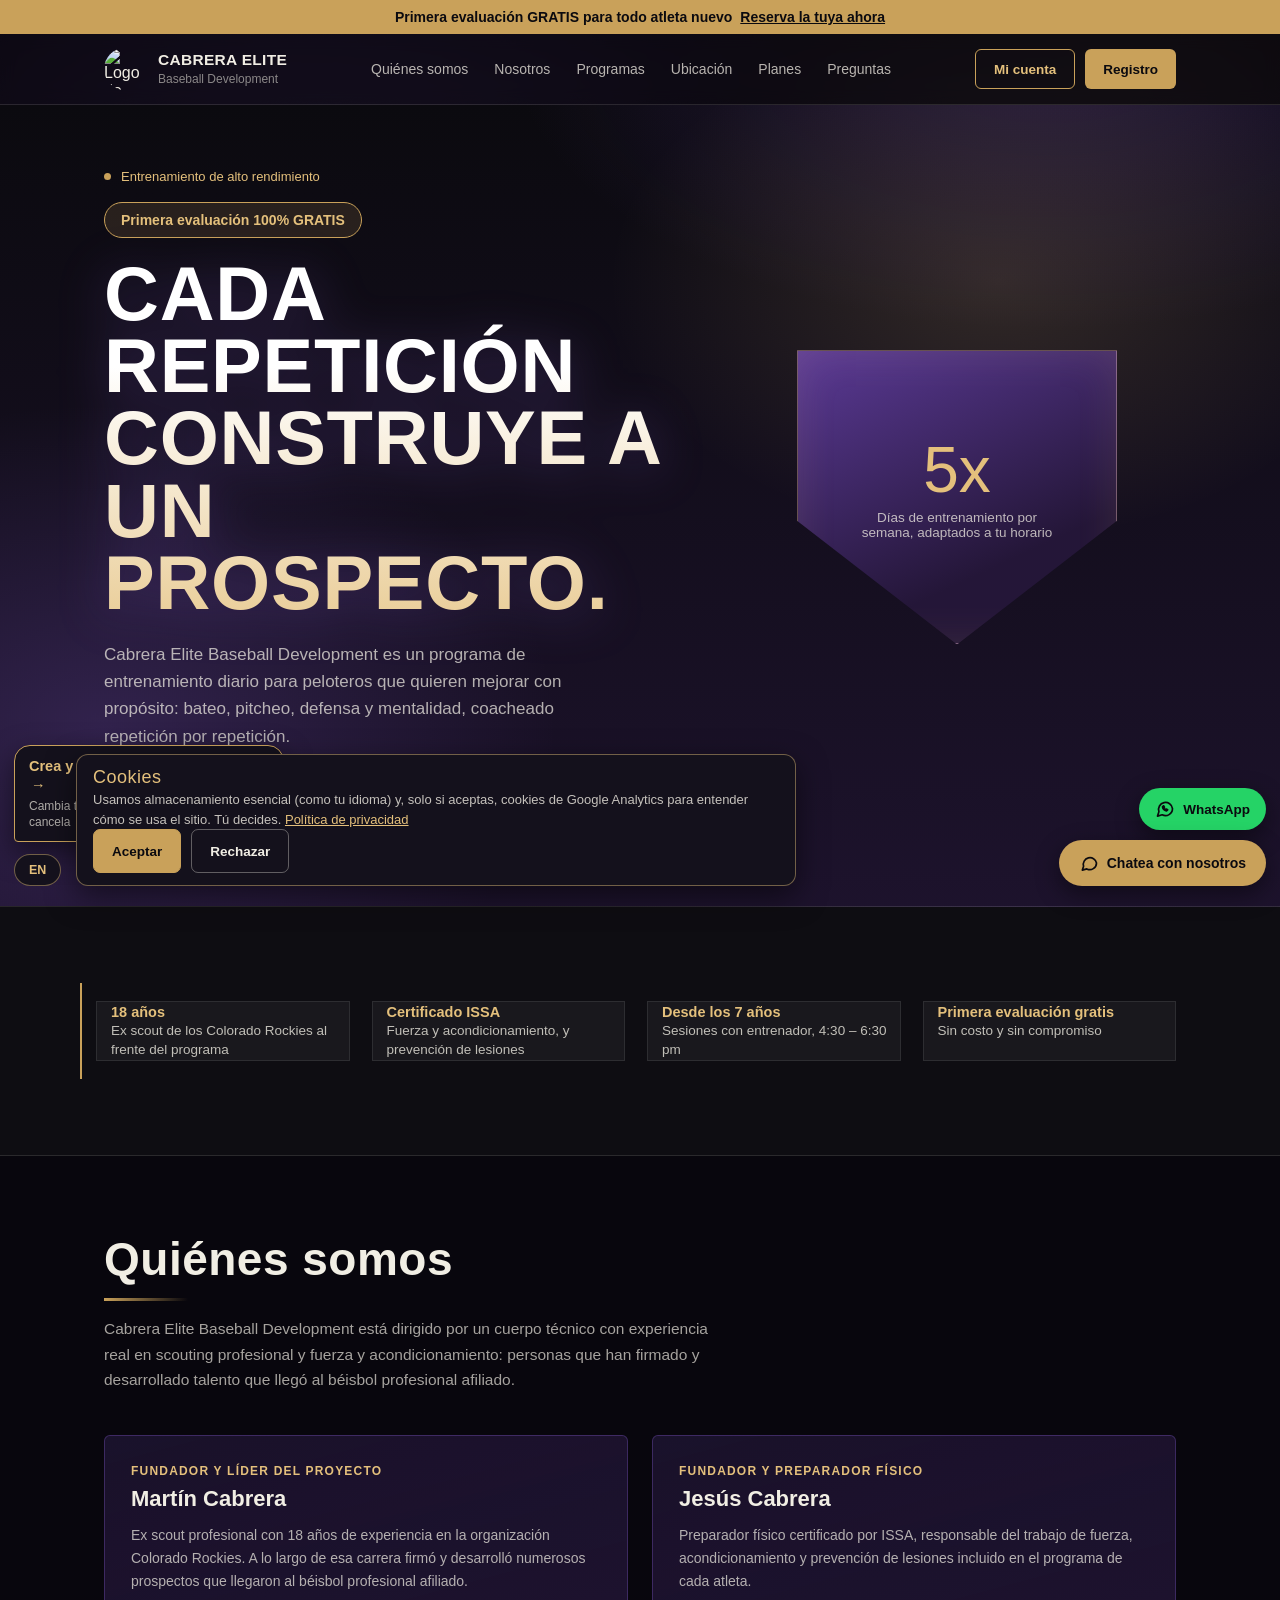
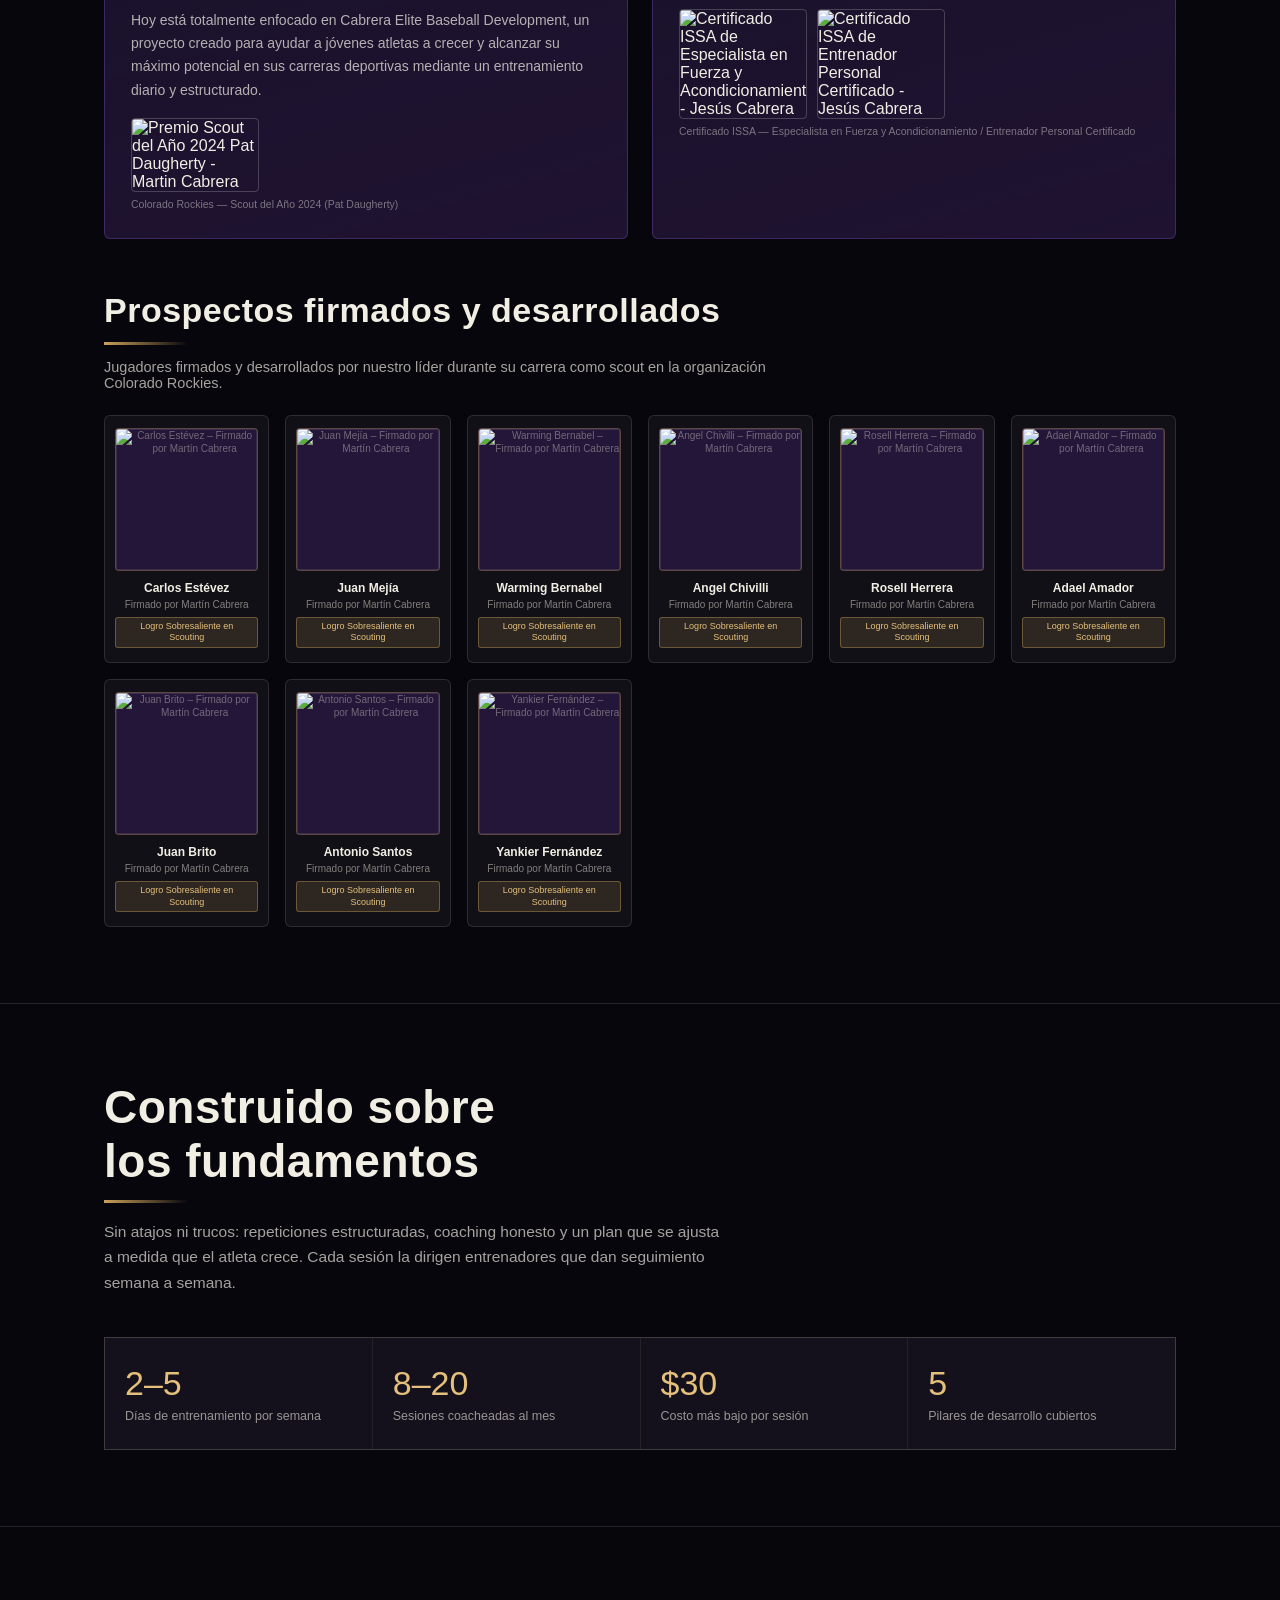
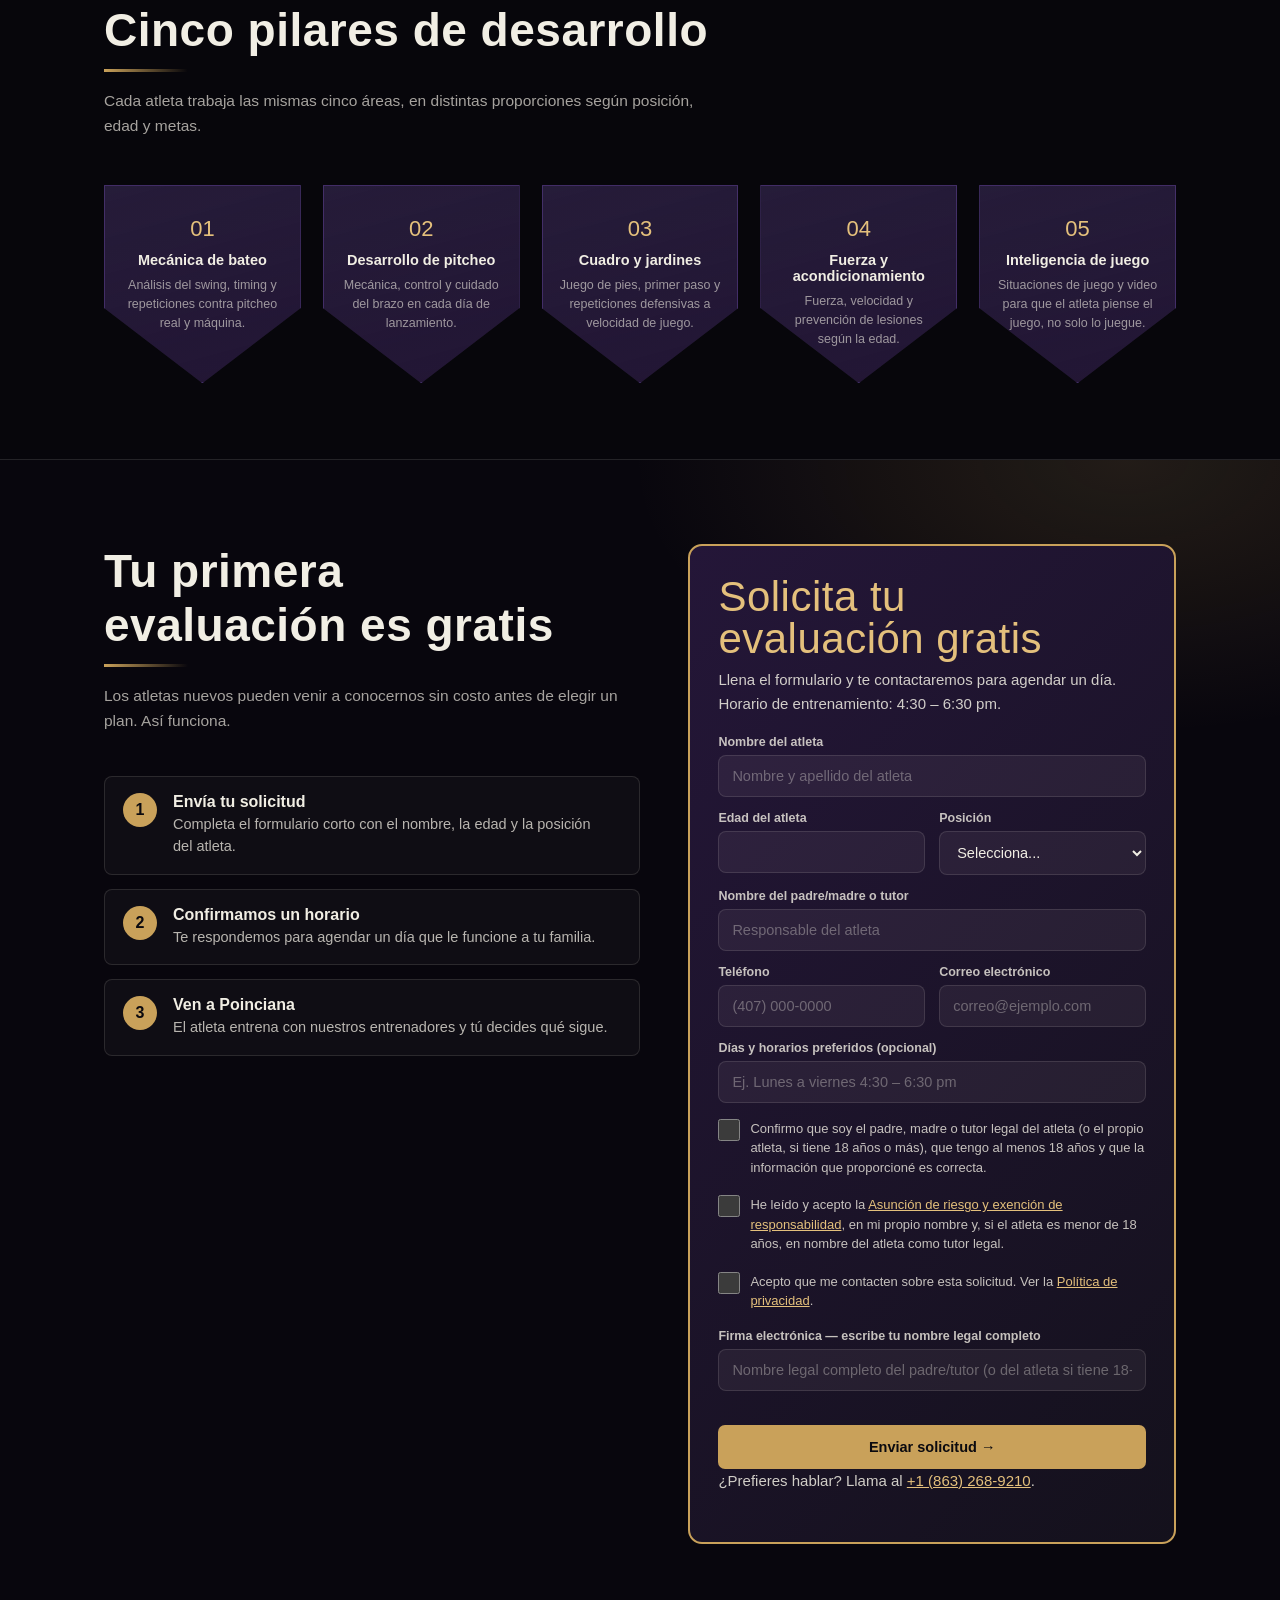
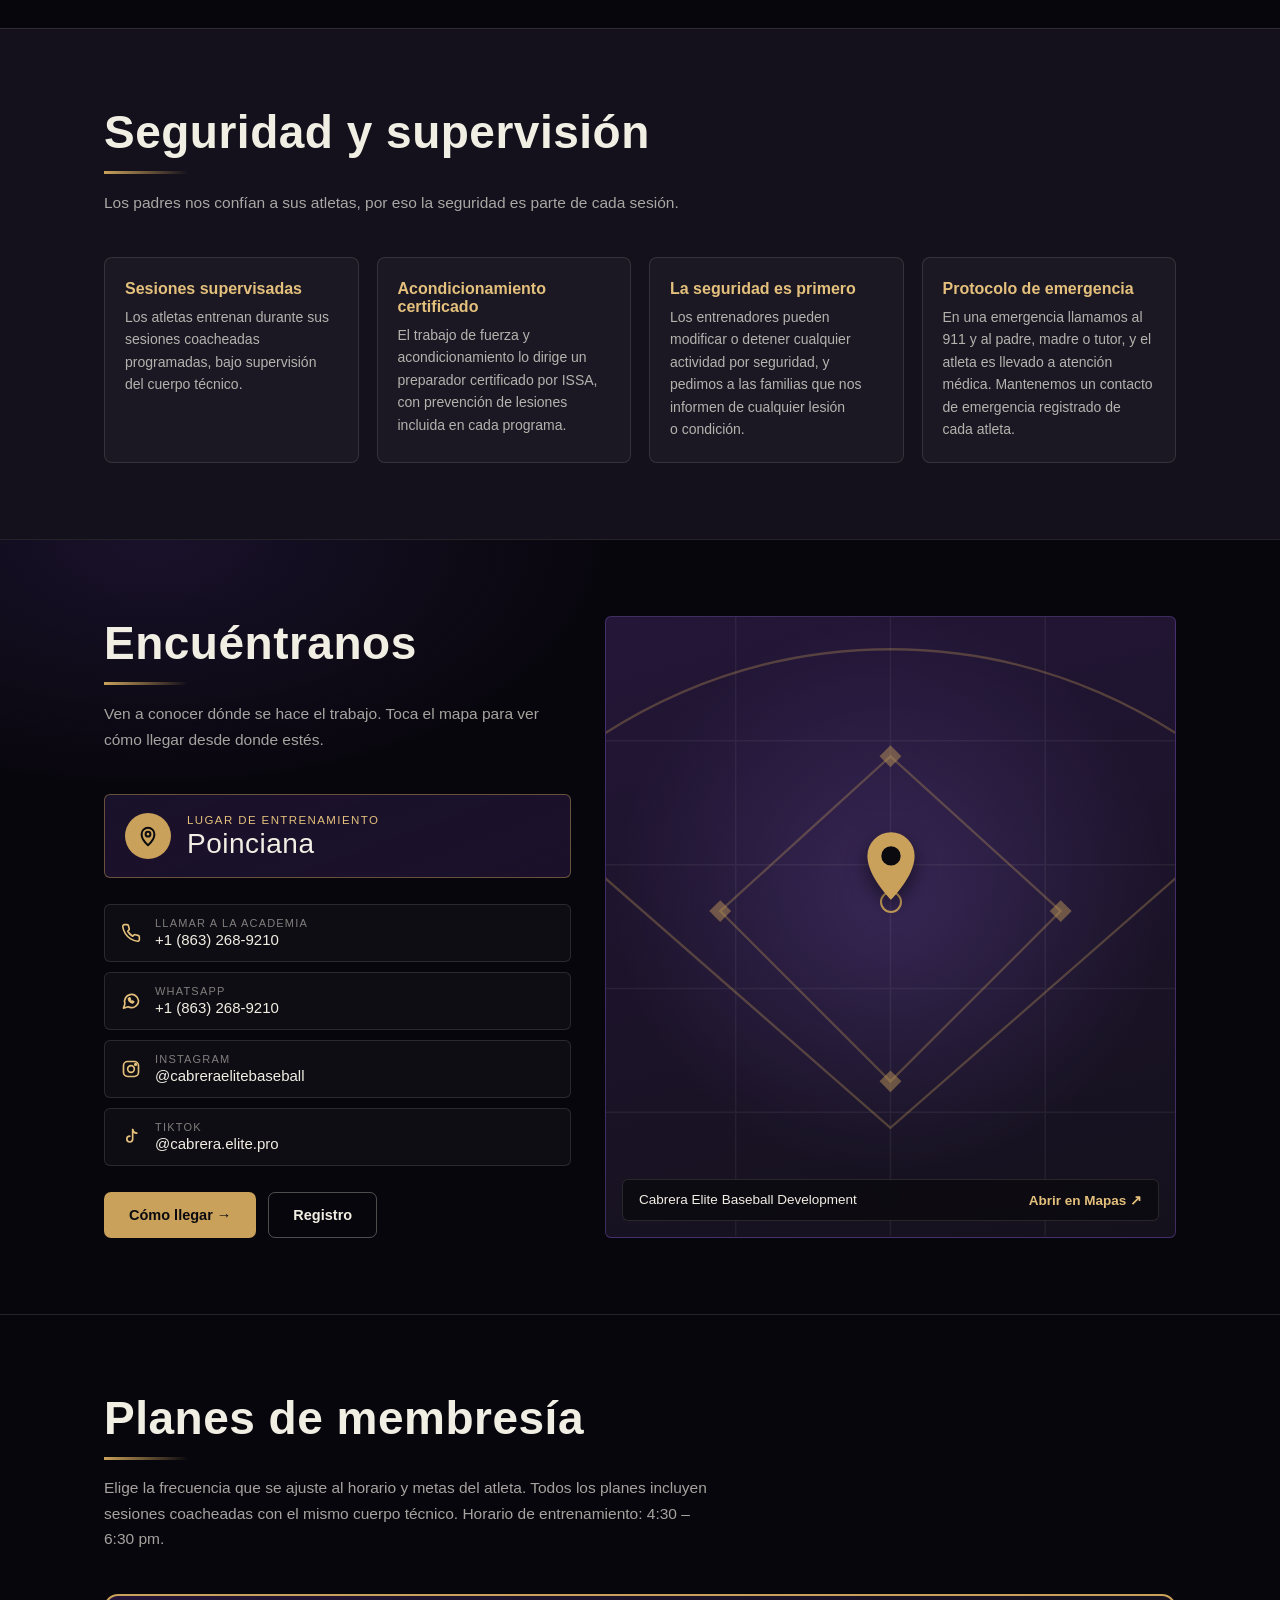
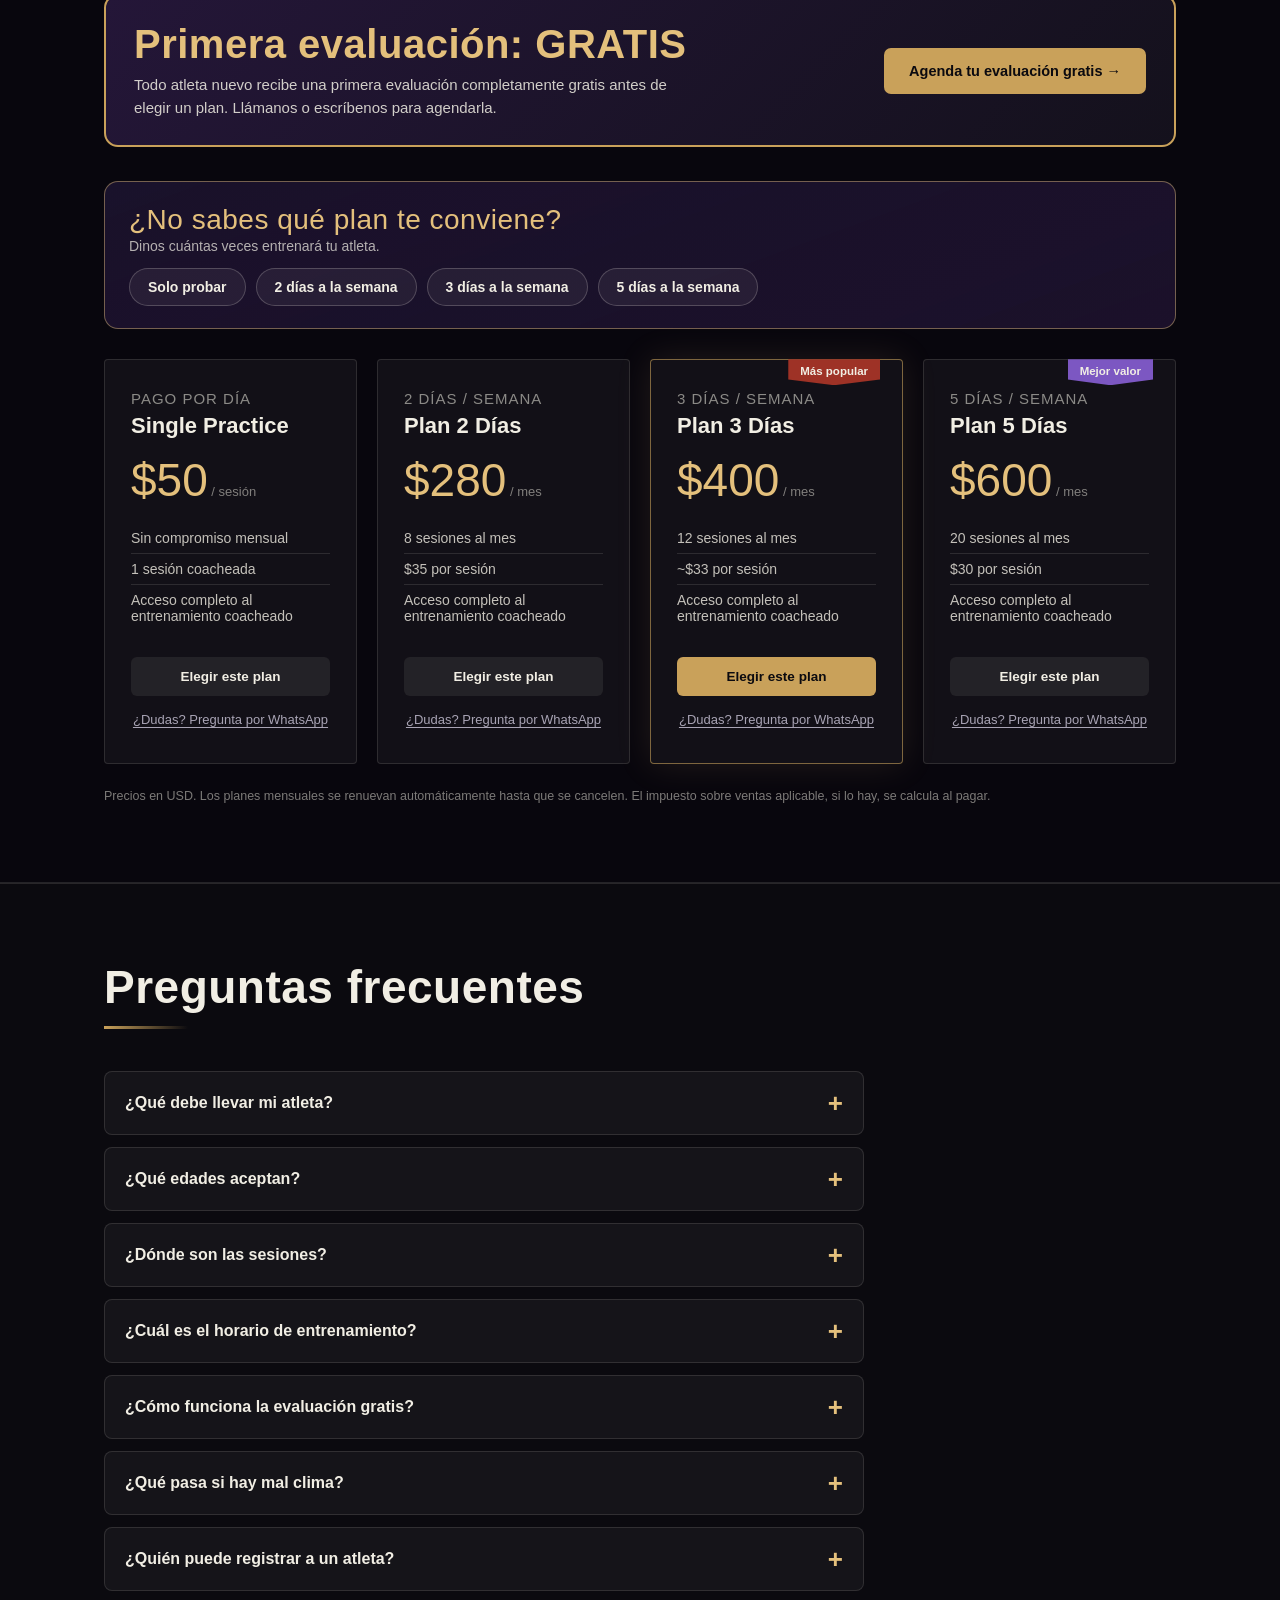
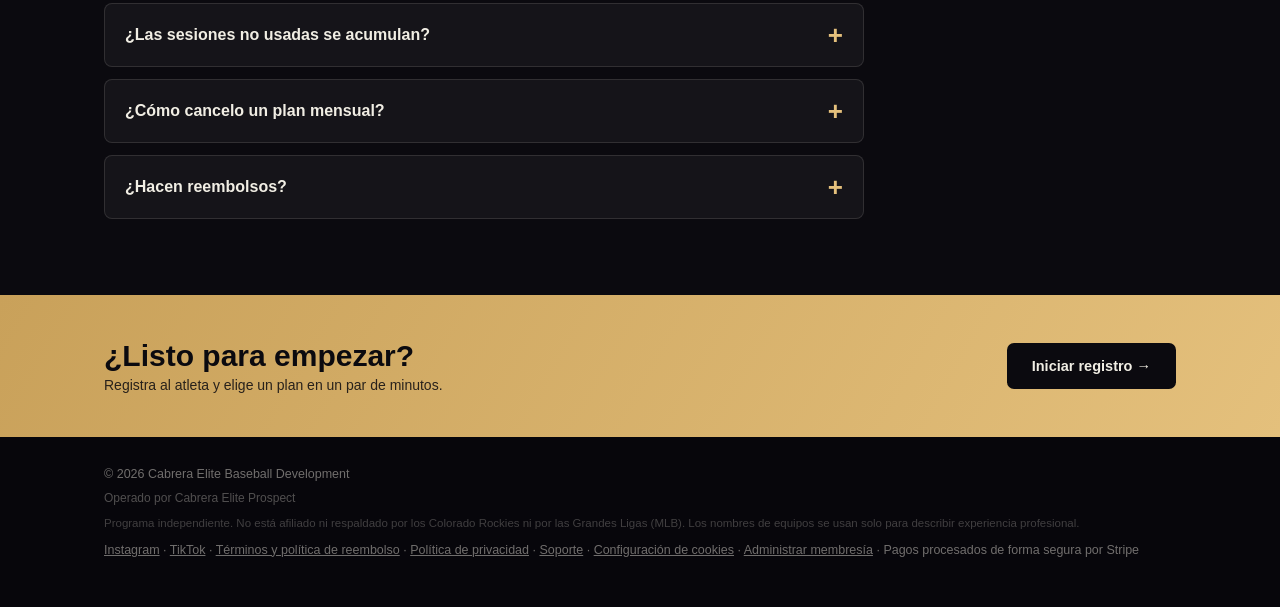
==== es/index.html @ 67ecccfc "feat: reserva en 3 toques tras la evaluación, WhatsApp por plan y aviso de idioma ES - Tras enviar l" ====
<!DOCTYPE html>

<html lang="es">
<head>
<!-- Google Analytics: NOT loaded until the visitor accepts cookies (see cookies.js) -->
<script>
  window.dataLayer = window.dataLayer || [];
  window.gtag = function(){};
</script>
<meta charset="utf-8"/><base href="/"/>
<!--ce:head-->
<meta content="default-src 'self'; script-src 'self' 'unsafe-inline' https://challenges.cloudflare.com https://www.googletagmanager.com; style-src 'self' 'unsafe-inline'; img-src 'self' data: https://www.google-analytics.com https://*.google-analytics.com https://*.googletagmanager.com; font-src 'self'; connect-src 'self' https://script.google.com https://script.googleusercontent.com https://cabrera-elite-chat.elvisjunior090912.workers.dev https://*.google-analytics.com https://*.analytics.google.com https://*.googletagmanager.com https://challenges.cloudflare.com https://*.ingest.us.sentry.io; frame-src https://challenges.cloudflare.com; media-src 'self'; object-src 'none'; base-uri 'self'; form-action 'self'; upgrade-insecure-requests" http-equiv="Content-Security-Policy"/>
<meta content="strict-origin-when-cross-origin" name="referrer"/>
<link href="icons/favicon-32.png" rel="icon" sizes="32x32" type="image/png"/>
<link href="icons/icon-192.png" rel="icon" sizes="192x192" type="image/png"/>
<link href="icons/apple-touch-icon.png" rel="apple-touch-icon" sizes="180x180"/>
<link href="manifest.webmanifest" rel="manifest"/>
<link href="bg.css" rel="stylesheet"/>
<script defer="" src="tr.js"></script>
<link href="https://cabreraelite.com/" hreflang="en" rel="alternate"/>
<link href="https://cabreraelite.com/es/" hreflang="es" rel="alternate"/>
<link href="https://cabreraelite.com/" hreflang="x-default" rel="alternate"/>
<!--/ce:head-->
<meta content="#0B0A0F" name="theme-color"/>
<meta content="width=device-width, initial-scale=1.0" name="viewport"/>
<link href="https://cabreraelite.com/es/" rel="canonical"/>
<meta content="website" property="og:type"/>
<meta content="Cabrera Elite Baseball Development" property="og:site_name"/>
<meta content="Cabrera Elite Baseball Development — Entrenamiento de béisbol en Poinciana, FL" property="og:title"/>
<meta content="Entrenamiento diario de béisbol en Poinciana, FL, dirigido por un ex scout de los Colorado Rockies. Bateo, pitcheo, defensa, fuerza y juego mental. Primera evaluación gratis." property="og:description"/>
<meta content="https://cabreraelite.com/es/" property="og:url"/>
<meta content="https://cabreraelite.com/og-image.jpg?v=2" property="og:image"/>
<meta content="1200" property="og:image:width"/>
<meta content="630" property="og:image:height"/>
<meta content="Cabrera Elite Baseball Development logo" property="og:image:alt"/>
<meta content="es_US" property="og:locale"/>
<meta content="en_US" property="og:locale:alternate"/>
<meta content="summary_large_image" name="twitter:card"/>
<meta content="Cabrera Elite Baseball Development — Entrenamiento de béisbol en Poinciana, FL" name="twitter:title"/>
<meta content="Entrenamiento diario de béisbol en Poinciana, FL, dirigido por un ex scout de los Colorado Rockies. Bateo, pitcheo, defensa, fuerza y juego mental. Primera evaluación gratis." name="twitter:description"/>
<meta content="https://cabreraelite.com/og-image.jpg?v=2" name="twitter:image"/>
<meta content="Entrenamiento diario de béisbol en Poinciana, FL, dirigido por un ex scout de los Colorado Rockies. Bateo, pitcheo, defensa, fuerza y juego mental. Primera evaluación gratis." name="description"/>
<script type="application/ld+json">{"@context": "https://schema.org", "@type": "SportsActivityLocation", "name": "Cabrera Elite Baseball Development", "url": "https://cabreraelite.com/es/", "logo": "https://cabreraelite.com/og-image.jpg", "image": "https://cabreraelite.com/og-image.jpg", "description": "Daily baseball training in Poinciana, FL, led by a former Colorado Rockies scout.", "telephone": "+1-863-268-9210", "email": "info@cabreraelite.com", "address": {"@type": "PostalAddress", "addressLocality": "Poinciana", "addressRegion": "FL", "addressCountry": "US"}, "founder": [{"@type": "Person", "name": "Martín Cabrera"}, {"@type": "Person", "name": "Jesús Cabrera"}], "sameAs": ["https://www.instagram.com/cabreraelitebaseball/", "https://www.tiktok.com/@cabrera.elite.pro"], "inLanguage": "es"}</script>
<script type="application/ld+json">{"@context": "https://schema.org", "@type": "FAQPage", "mainEntity": [{"@type": "Question", "name": "¿Qué debe llevar mi atleta?", "acceptedAnswer": {"@type": "Answer", "text": "Su equipo de práctica, agua y una mente positiva para entrenar."}}, {"@type": "Question", "name": "¿Qué edades aceptan?", "acceptedAnswer": {"@type": "Answer", "text": "Atletas de 7 años en adelante."}}, {"@type": "Question", "name": "¿Dónde son las sesiones?", "acceptedAnswer": {"@type": "Answer", "text": "Las sesiones son en Poinciana, FL. Usa el botón \"Cómo llegar\" en la sección Encuéntranos para abrir el mapa."}}, {"@type": "Question", "name": "¿Cuál es el horario de entrenamiento?", "acceptedAnswer": {"@type": "Answer", "text": "El horario de entrenamiento es de 4:30 – 6:30 pm. Los días de tu atleta se programan con el cuerpo técnico."}}, {"@type": "Question", "name": "¿Cómo funciona la evaluación gratis?", "acceptedAnswer": {"@type": "Answer", "text": "Todo atleta nuevo recibe una primera evaluación gratis antes de elegir un plan. Llena el formulario de evaluación y te contactaremos para agendar un día."}}, {"@type": "Question", "name": "¿Qué pasa si hay mal clima?", "acceptedAnswer": {"@type": "Answer", "text": "Podemos cancelar o reprogramar una sesión por clima, seguridad o personal. Las sesiones canceladas se reprograman o se acreditan."}}, {"@type": "Question", "name": "¿Quién puede registrar a un atleta?", "acceptedAnswer": {"@type": "Answer", "text": "Un padre, madre o tutor legal debe registrar a todo atleta menor de 18 años. Los atletas de 18 años o más se registran por sí mismos."}}, {"@type": "Question", "name": "¿Las sesiones no usadas se acumulan?", "acceptedAnswer": {"@type": "Answer", "text": "No. Las sesiones mensuales no usadas no se acumulan para el mes siguiente."}}, {"@type": "Question", "name": "¿Cómo cancelo un plan mensual?", "acceptedAnswer": {"@type": "Answer", "text": "Puedes cancelar cuando quieras desde el portal del cliente (el enlace \"Administrar membresía\" en el pie de página) o escribiéndonos antes de tu próxima fecha de cobro. La cancelación surte efecto al final del mes pagado."}}, {"@type": "Question", "name": "¿Hacen reembolsos?", "acceptedAnswer": {"@type": "Answer", "text": "Todas las ventas son finales. Lee nuestra Política de reembolso para ver los detalles de cancelaciones, reprogramación de una Single Practice y créditos."}}], "inLanguage": "es"}</script>
<title>Cabrera Elite Baseball Development — Entrenamiento de béisbol en Poinciana, FL</title>
<link as="font" crossorigin="" href="fonts/inter-latin-400-normal.woff2" rel="preload" type="font/woff2"/>
<link as="font" crossorigin="" href="fonts/bebas-neue-latin-400-normal.woff2" rel="preload" type="font/woff2"/>
<link href="fonts/fonts.css" rel="stylesheet"/>
<style>
  :root{
    --ink: #0B0A0F;
    --ink-2: #14111C;
    --purple-deep: #241638;
    --purple: #5B3A96;
    --purple-2: #7C57C2;
    --gold: #C9A15A;
    --gold-2: #E4C07C;
    --cream: #F1EEE4;
    --red: #9E3226;
    --line: rgba(241,238,228,0.12);
  }
  *{ box-sizing:border-box; }
  a:focus-visible, button:focus-visible, [tabindex]:focus-visible{ outline:2px solid var(--gold-2); outline-offset:3px; }
  html{ scroll-behavior:smooth; }
  body{
    margin:0;
    background:var(--ink);
    color:var(--cream);
    font-family:'Inter', -apple-system, BlinkMacSystemFont, sans-serif;
    -webkit-font-smoothing:antialiased;
  }
  img{ max-width:100%; display:block; }
  a{ color:inherit; }
  .display{
    font-family:'Bebas Neue',Impact,'Arial Narrow',sans-serif;
    letter-spacing: 0.5px;
    line-height: 0.95;
  }
  .wrap{
    max-width: 1120px;
    margin: 0 auto;
    padding: 0 24px;
  }

  /* ---------- NAV ---------- */
  nav.top{
    position:sticky; top:0; z-index:50;
    background: rgba(11,10,15,0.86);
    backdrop-filter: blur(8px);
    border-bottom: 1px solid var(--line);
  }
  nav.top .wrap{
    display:flex; align-items:center; justify-content:space-between;
    padding: 14px 24px;
  }
  .brand{ display:flex; align-items:center; gap:12px; }
  .brand img{ width:42px; height:42px; border-radius:50%; object-fit:cover; }
  .brand-text{ font-size:14.5px; line-height:1.2; }
  .brand-text b{ display:block; font-size:15.5px; letter-spacing:0.3px; }
  .brand-text span{ color: rgba(241,238,228,0.55); font-size:12px; }
  .nav-links{ display:flex; gap:26px; font-size:14px; }
  .nav-links a{ text-decoration:none; color: rgba(241,238,228,0.75); }
  .nav-links a:hover{ color: var(--cream); }
  .nav-cta{
    background: var(--gold);
    color: var(--ink);
    font-weight:700;
    font-size:13.5px;
    padding: 9px 18px;
    border-radius: 6px;
    text-decoration:none;
    white-space:nowrap;
  }
  .nav-actions{ display:flex; gap:10px; align-items:center; }
  .nav-cta-alt{ background:transparent; color:var(--gold-2); border:1px solid var(--gold); }
  .nav-cta-alt:hover{ background:rgba(201,161,90,.14); }
  @media (max-width: 520px){
    nav.top .wrap{ padding:12px 14px; }
    .brand-text span{ display:none; }
    .brand img{ width:36px; height:36px; }
    .nav-actions{ gap:6px; }
    .brand{ gap:8px; }
    .brand-text b{ font-size:13px; letter-spacing:0; }
    .nav-cta{ padding:7px 9px; font-size:12px; }
  }
  @media (max-width: 760px){
    nav.top .wrap{ flex-wrap:wrap; row-gap:8px; }
    .nav-links{
      order:3; width:100%; gap:20px; overflow-x:auto; white-space:nowrap;
      padding-bottom:2px; -webkit-overflow-scrolling:touch;
    }
    .nav-links a{ padding:4px 0; }
  }

  /* ---------- HERO ---------- */
  .hero{
    position:relative;
    padding: 64px 0 80px;
    background:
      radial-gradient(900px 480px at 82% -8%, rgba(91,58,150,0.35), transparent 60%),
      linear-gradient(180deg, var(--ink) 0%, var(--purple-deep) 140%);
    overflow:hidden;
    border-bottom: 1px solid var(--line);
  }
  .hero .wrap{
    display:grid;
    grid-template-columns: 1.15fr 0.85fr;
    gap: 40px;
    align-items:center;
  }
  .hero-eyebrow{
    display:flex; align-items:center; gap:10px;
    font-size: 13px;
    color: var(--gold-2);
    margin-bottom: 18px;
  }
  .hero-eyebrow .dot{ width:7px; height:7px; border-radius:50%; background:var(--gold); }
  h1.hero-title{
    font-size: clamp(44px, 8vw, 76px);
    margin: 0 0 22px;
  }
  .hero p.lead{
    font-size: 17px;
    line-height:1.6;
    color: rgba(241,238,228,0.72);
    max-width: 480px;
    margin: 0 0 30px;
  }
  .hero-actions{ display:flex; gap:14px; flex-wrap:wrap; }
  .btn{
    display:inline-block;
    font-weight:700;
    font-size:14.5px;
    padding: 14px 24px;
    border-radius: 7px;
    text-decoration:none;
    border: 1.5px solid transparent;
  }
  .btn-gold{ background: var(--gold); color: var(--ink); }
  .btn-gold:hover{ background: var(--gold-2); }
  .btn-outline{ border-color: rgba(241,238,228,0.3); color: var(--cream); }
  .btn-outline:hover{ border-color: var(--cream); }

  .hero-plate{
    position:relative;
    justify-self:center;
  }
  .plate-shape{
    width: min(320px, 82vw);
    aspect-ratio: 1 / 0.92;
    clip-path: polygon(0% 0%, 100% 0%, 100% 58%, 50% 100%, 0% 58%);
    background: linear-gradient(155deg, var(--purple) 0%, var(--purple-deep) 70%);
    border: 1px solid rgba(228,192,124,0.35);
    display:flex;
    flex-direction:column;
    align-items:center;
    justify-content:center;
    text-align:center;
    padding: 30px 26px 46px;
  }
  .plate-shape .num{
    font-family:'Bebas Neue',Impact,'Arial Narrow',sans-serif;
    font-size: 64px;
    color: var(--gold-2);
    line-height:1;
  }
  .plate-shape .cap{
    font-size: 13.5px;
    color: rgba(241,238,228,0.75);
    margin-top: 8px;
    max-width: 200px;
  }

  /* seam divider */
  .seam{
    height: 34px;
    width:100%;
  }

  /* ---------- TEAM / WHO WE ARE ---------- */
  .team{ background: var(--ink); border-bottom: 1px solid var(--line); }
  .team-lead{
    display:grid;
    grid-template-columns: 1fr 1fr;
    gap: 24px;
    margin-bottom: 52px;
  }
  .lead-card{
    background: linear-gradient(165deg, rgba(91,58,150,0.22), rgba(36,22,56,0.85));
    border: 1px solid rgba(124,87,194,0.35);
    border-radius: 6px;
    padding: 28px 26px;
  }
  .lead-card .role{
    font-size:12px; letter-spacing:1.2px; text-transform:uppercase;
    color: var(--gold-2); margin-bottom:8px; font-weight:700;
  }
  .lead-card h3{ font-size: 22px; margin: 0 0 12px; }
  .lead-card p{ font-size:14px; line-height:1.65; color: rgba(241,238,228,0.72); margin:0 0 16px; }
  .lead-card p:last-child{ margin-bottom:0; }
  .cert-row{ display:flex; gap:10px; flex-wrap:wrap; margin-top:14px; }
  .cert-row img{
    width: 128px; border-radius:4px; border:1px solid var(--line); cursor:zoom-in;
  }
  .cert-cap{ font-size:10.5px; color: rgba(241,238,228,0.45); margin-top:6px; }

  /* ---------- CERT LIGHTBOX ---------- */
  .cert-lightbox{
    display:none;
    position:fixed; inset:0; z-index:200;
    background: rgba(11,10,15,0.92);
    align-items:center; justify-content:center;
    padding: 30px;
    cursor:zoom-out;
  }
  .cert-lightbox.open{ display:flex; }
  .cert-lightbox img{
    max-width: min(560px, 92vw);
    max-height: 88vh;
    border-radius: 6px;
    border: 1px solid rgba(228,192,124,0.4);
  }
  .cert-lightbox .close-x{
    position:absolute; top:20px; right:24px;
    color: var(--cream); font-size:28px; line-height:1;
    cursor:pointer;
  }

  .roster-intro{ font-size:14.5px; color: rgba(241,238,228,0.68); margin: -8px 0 24px; max-width:680px; }
  .roster-grid{
    display:grid;
    grid-template-columns: repeat(6, 1fr);
    gap: 16px;
  }
  .player{
    background: var(--ink-2);
    border: 1px solid var(--line);
    border-radius: 6px;
    padding: 12px 10px 14px;
    text-align:center;
  }
  .player .photo-box{
    width:100%; aspect-ratio: 1 / 1;
    border-radius:4px;
    background: rgba(241,238,228,0.05);
    border: 1px dashed rgba(241,238,228,0.22);
    display:flex; align-items:center; justify-content:center;
    font-size:10px; line-height:1.3;
    color: rgba(241,238,228,0.38);
    margin-bottom:10px;
    padding: 6px;
    overflow:hidden;
  }
  .player .photo-box.has-photo{
    border-style:solid;
    border-color: rgba(201,161,90,0.35);
    background: var(--purple-deep);
    padding:0;
  }
  .player .photo-box.has-photo img{
    width:100%; height:100%;
    object-fit:cover;
    object-position: center top;
    display:block;
  }
  .player .pname{ font-size:12px; font-weight:700; line-height:1.3; }
  .player .porg{ font-size:10px; color: rgba(241,238,228,0.5); margin-top:2px; }
  .player .achv-tag{
    display:inline-block; margin-top:7px;
    font-size:9px; line-height:1.3;
    padding: 3px 6px; border-radius:3px;
    background: rgba(201,161,90,0.16);
    color: var(--gold-2);
    border: 1px solid rgba(201,161,90,0.4);
  }
  @media (max-width: 900px){
    .team-lead{ grid-template-columns: 1fr; }
    .roster-grid{ grid-template-columns: repeat(3, 1fr); }
  }
  @media (max-width: 520px){
    .roster-grid{ grid-template-columns: repeat(2, 1fr); }
  }

  /* ---------- ABOUT / FACTS ---------- */
  section{ padding: 76px 0; }
  .section-head{ max-width: 620px; margin-bottom: 42px; }
  .section-head h2{
    font-family:'Bebas Neue',Impact,'Arial Narrow',sans-serif;
    font-size: clamp(32px, 5vw, 46px);
    margin: 0 0 14px;
    letter-spacing:0.5px;
  }
  .section-head p{
    font-size: 15.5px;
    line-height:1.65;
    color: rgba(241,238,228,0.68);
  }

  .about{ background: var(--ink-2); border-bottom: 1px solid var(--line); }
  .facts{
    display:grid;
    grid-template-columns: repeat(4, 1fr);
    gap: 1px;
    background: var(--line);
    border: 1px solid var(--line);
  }
  .fact{
    background: var(--ink-2);
    padding: 26px 20px;
  }
  .fact .n{ font-family:'Bebas Neue',Impact,'Arial Narrow',sans-serif; font-size: 34px; color: var(--gold-2); }
  .fact .l{ font-size: 12.5px; color: rgba(241,238,228,0.6); margin-top:6px; }
  @media (max-width: 760px){
    .facts{ grid-template-columns: repeat(2, 1fr); }
  }

  /* ---------- PROGRAMS (home-plate badges) ---------- */
  .programs .wrap > .section-head{ margin-bottom: 46px; }
  .program-row{
    display:grid;
    grid-template-columns: repeat(5, 1fr);
    gap: 22px;
  }
  .program{
    position:relative;
    padding: 30px 16px 34px;
    text-align:center;
    clip-path: polygon(0% 0%, 100% 0%, 100% 62%, 50% 100%, 0% 62%);
    background: linear-gradient(165deg, rgba(91,58,150,0.28), rgba(36,22,56,0.9));
    border: 1px solid rgba(124,87,194,0.35);
  }
  .program .pn{ font-family:'Bebas Neue',Impact,'Arial Narrow',sans-serif; font-size:22px; color: var(--gold-2); margin-bottom: 10px; }
  .program h3{ font-size: 14.5px; margin: 0 0 8px; }
  .program p{ font-size:12.5px; color: rgba(241,238,228,0.6); line-height:1.5; margin:0; }
  @media (max-width: 900px){
    .program-row{ grid-template-columns: repeat(2, 1fr); }
  }
  @media (max-width: 520px){
    .program-row{ grid-template-columns: 1fr; }
  }

  /* ---------- PLANS ---------- */
  .plans-sec{ background: var(--ink-2); border-top:1px solid var(--line); border-bottom: 1px solid var(--line); }
  .plan-grid{
    display:grid;
    grid-template-columns: repeat(4, 1fr);
    gap: 20px;
  }
  .plan-card{
    position:relative;
    border: 1.5px solid var(--line);
    border-radius: 4px;
    padding: 30px 26px 26px;
    background: var(--ink);
  }
  .plan-card.feature{ border-color: rgba(201,161,90,0.6); }
  .pennant{
    position:absolute;
    top:-1px; right: 22px;
    background: var(--red);
    color: var(--cream);
    font-size:11.5px;
    font-weight:700;
    padding: 6px 12px 8px;
    clip-path: polygon(0 0, 100% 0, 100% 78%, 50% 100%, 0 78%);
  }
  .plan-days{ font-family:'Bebas Neue',Impact,'Arial Narrow',sans-serif; font-size:15px; color: rgba(241,238,228,0.55); letter-spacing:1px; }
  .plan-name{ font-size: 22px; font-weight:700; margin: 6px 0 18px; }
  .plan-price{ font-family:'Bebas Neue',Impact,'Arial Narrow',sans-serif; font-size:46px; color: var(--gold-2); line-height:1; }
  .plan-price small{ font-family:'Inter',sans-serif; font-size:13px; color: rgba(241,238,228,0.5); font-weight:500; }
  .plan-list{ list-style:none; margin: 20px 0 26px; padding:0; font-size:14px; }
  .plan-list li{ padding: 7px 0; border-top: 1px solid var(--line); color: rgba(241,238,228,0.8); }
  .plan-list li:first-child{ border-top:none; }
  .plan-cta{
    display:block; text-align:center;
    padding: 12px; border-radius:6px;
    background: rgba(241,238,228,0.08);
    text-decoration:none; font-weight:700; font-size:13.5px;
  }
  .plan-card.feature .plan-cta{ background: var(--gold); color: var(--ink); }
  @media (max-width: 1000px){ .plan-grid{ grid-template-columns: repeat(2, 1fr); } }
  @media (max-width: 560px){ .plan-grid{ grid-template-columns: 1fr; } }

  /* ---------- FOOTER CTA ---------- */
  .cta-band{
    background: linear-gradient(120deg, var(--gold) 0%, var(--gold-2) 100%);
    color: var(--ink);
    padding: 44px 0;
  }
  .cta-band .wrap{
    display:flex; justify-content:space-between; align-items:center; gap: 20px; flex-wrap:wrap;
  }
  .cta-band h3{ font-family:'Bebas Neue',Impact,'Arial Narrow',sans-serif; font-size: 30px; margin:0 0 4px; }
  .cta-band p{ margin:0; font-size:14px; opacity:0.85; }
  .cta-band .btn-gold{ background: var(--ink); color: var(--cream); }
  .cta-band .btn-gold:hover{ background: var(--ink-2); }

  footer.site{
    padding: 30px 0 50px;
    font-size: 12.5px;
    color: rgba(241,238,228,0.45);
    display:flex; justify-content:space-between; flex-wrap:wrap; gap:10px;
  }

  /* ---------- LOCATION ---------- */
  .location{ border-top:1px solid var(--line); background: radial-gradient(700px 380px at 12% 0%, rgba(91,58,150,0.22), transparent 65%), var(--ink); }
  .loc-grid{ display:grid; grid-template-columns: 0.9fr 1.1fr; gap: 34px; align-items:stretch; }
  .loc-info{ display:flex; flex-direction:column; justify-content:center; }
  .loc-info .section-head{ margin-bottom: 26px; }
  .loc-card{
    display:flex; align-items:center; gap:16px;
    padding: 18px 20px; margin-bottom: 26px;
    border:1.5px solid rgba(201,161,90,0.45); border-radius:6px;
    background: linear-gradient(160deg, rgba(91,58,150,0.22), rgba(36,22,56,0.7));
  }
  .loc-card .ico{
    flex:0 0 46px; height:46px; border-radius:50%;
    display:grid; place-items:center; background: var(--gold); color: var(--ink);
  }
  .loc-card small{ display:block; font-size:11.5px; letter-spacing:1.4px; text-transform:uppercase; color: var(--gold-2); margin-bottom:4px; }
  .loc-card b{ font-family:'Bebas Neue',Impact,'Arial Narrow',sans-serif; font-size:28px; font-weight:400; letter-spacing:0.5px; line-height:1; }
  .loc-actions{ display:flex; gap:12px; flex-wrap:wrap; }
  .map-card{
    position:relative; display:block; min-height:340px; overflow:hidden; text-decoration:none;
    border:1.5px solid rgba(124,87,194,0.4); border-radius:6px;
    background: radial-gradient(circle at 50% 45%, rgba(124,87,194,0.28), transparent 62%), linear-gradient(165deg, var(--purple-deep), var(--ink-2));
  }
  .map-card svg.field{ position:absolute; inset:0; width:100%; height:100%; opacity:.9; }
  .map-pin{ position:absolute; left:50%; top:46%; transform:translate(-50%,-100%); width:54px; filter: drop-shadow(0 8px 10px rgba(0,0,0,.55)); }
  .map-pulse{
    position:absolute; left:50%; top:46%; width:22px; height:22px; margin:-11px 0 0 -11px;
    border-radius:50%; border:2px solid var(--gold);
    animation: pulse 2.4s ease-out infinite;
  }
  @keyframes pulse{ 0%{ transform:scale(.6); opacity:.9;} 100%{ transform:scale(4.2); opacity:0;} }
  @media (prefers-reduced-motion: reduce){ .map-pulse{ animation:none; opacity:.5; } }
  .map-label{
    position:absolute; left:16px; right:16px; bottom:16px;
    display:flex; justify-content:space-between; align-items:center; gap:10px;
    padding: 12px 16px; border-radius:6px; font-size:13.5px;
    background: rgba(11,10,15,0.82); backdrop-filter: blur(6px); border:1px solid var(--line);
  }
  .map-label span:last-child{ color: var(--gold-2); font-weight:700; white-space:nowrap; }
  .map-card:hover{ border-color: var(--gold); }
  @media (max-width: 860px){
    .loc-grid{ grid-template-columns: 1fr; }
    .map-card{ min-height:300px; }
  }

  .loc-contact{ display:grid; gap:10px; margin-bottom:26px; }
  .loc-contact a{
    display:flex; align-items:center; gap:14px; text-decoration:none;
    padding: 12px 16px; border:1px solid var(--line); border-radius:6px; background: rgba(241,238,228,0.03);
    transition: border-color .15s, background .15s;
  }
  .loc-contact a:hover{ border-color: var(--gold); background: rgba(201,161,90,0.07); }
  .loc-contact svg{ flex:0 0 20px; color: var(--gold-2); }
  .loc-contact small{ display:block; font-size:11px; letter-spacing:1.2px; text-transform:uppercase; color: rgba(241,238,228,0.5); margin-bottom:2px; }
  .loc-contact span{ font-size:15px; word-break:break-word; }
  .promo-bar{ background:var(--gold); color:var(--ink); text-align:center; padding:9px 14px; font-weight:700; font-size:14px; }
  .promo-bar a{ color:var(--ink); text-decoration:underline; margin-left:8px; white-space:nowrap; }
  .hero-free{ display:inline-block; background:rgba(201,161,90,.14); border:1px solid var(--gold); color:var(--gold-2); padding:9px 16px; border-radius:999px; font-weight:700; font-size:14px; margin:0 0 20px; }
  .free-banner{ display:flex; align-items:center; justify-content:space-between; gap:20px; flex-wrap:wrap; background:linear-gradient(135deg,var(--purple-deep),var(--ink-2)); border:2px solid var(--gold); border-radius:14px; padding:26px 28px; margin-bottom:34px; }
  .free-banner h3{ font-family:'Bebas Neue',Impact,'Arial Narrow',sans-serif; font-size:clamp(28px,5vw,40px); margin:0 0 6px; color:var(--gold-2); letter-spacing:.5px; }
  .free-banner p{ margin:0; font-size:15px; color:rgba(241,238,228,.85); max-width:560px; line-height:1.55; }

  .free-eval{ border-top:1px solid var(--line); background: radial-gradient(760px 420px at 88% 0%, rgba(201,161,90,0.14), transparent 65%), var(--ink-2); padding: 84px 0; }
  .free-eval .fe-grid{ display:grid; grid-template-columns: 1.1fr 1fr; gap: 48px; align-items:start; }
  .free-eval .fe-steps{ list-style:none; margin:0; padding:0; display:grid; gap:14px; }
  .free-eval .fe-steps li{ display:flex; gap:16px; align-items:flex-start; padding:16px 18px; border:1px solid var(--line); border-radius:8px; background: rgba(241,238,228,0.03); }
  .free-eval .fe-steps b{ flex:0 0 34px; height:34px; border-radius:50%; background:var(--gold); color:var(--ink); display:flex; align-items:center; justify-content:center; font-weight:800; }
  .free-eval .fe-steps strong{ display:block; font-size:16px; margin-bottom:2px; }
  .free-eval .fe-steps span{ font-size:14.5px; line-height:1.55; color: rgba(241,238,228,0.75); }
  .free-eval .fe-card{ border:2px solid var(--gold); border-radius:14px; padding:30px 28px; background: linear-gradient(135deg, var(--purple-deep), var(--ink-2)); }
  .free-eval .fe-card h3{ font-family:'Bebas Neue',Impact,'Arial Narrow',sans-serif; font-size:clamp(30px,5vw,42px); font-weight:400; margin:0 0 8px; color:var(--gold-2); letter-spacing:.5px; line-height:1; }
  .free-eval .fe-card p{ margin:0 0 20px; font-size:15px; line-height:1.55; color: rgba(241,238,228,0.85); }
  .free-eval .fe-card .btn{ width:100%; justify-content:center; text-align:center; }
  .free-eval .fe-alt{ margin-top:16px; font-size:14px; color: rgba(241,238,228,0.65); }
  .free-eval .fe-alt a{ color: var(--gold-2); }
  @media (max-width: 860px){ .free-eval{ padding:60px 0; } .free-eval .fe-grid{ grid-template-columns:1fr; gap:32px; } }

  /* ---------- FAQ ---------- */
  .faq{ border-top:1px solid var(--line); background: var(--ink); }
  .faq-list{ max-width: 760px; display:grid; gap:12px; }
  .faq-list details{ border:1px solid var(--line); border-radius:8px; background: rgba(241,238,228,0.03); }
  .faq-list details[open]{ border-color: rgba(201,161,90,0.55); background: rgba(201,161,90,0.06); }
  .faq-list summary{
    cursor:pointer; list-style:none; padding:18px 20px; font-weight:700; font-size:16px;
    display:flex; justify-content:space-between; align-items:center; gap:14px;
  }
  .faq-list summary::-webkit-details-marker{ display:none; }
  .faq-list summary::after{ content:"+"; font-family:'Bebas Neue',Impact,'Arial Narrow',sans-serif; font-size:26px; line-height:1; color: var(--gold-2); }
  .faq-list details[open] summary::after{ content:"\2212"; }
  .faq-list details p{ margin:0; padding:0 20px 20px; font-size:15px; line-height:1.65; color: rgba(241,238,228,0.78); }

  .eval-form label{ display:block; font-size:12.5px; font-weight:600; margin:14px 0 6px; color: rgba(241,238,228,0.8); }
  .eval-form input[type=text], .eval-form input[type=tel], .eval-form input[type=email], .eval-form input[type=number], .eval-form select{
    width:100%; background: rgba(241,238,228,0.06); border:1px solid var(--line); color: var(--cream);
    border-radius:8px; padding:12px 13px; font-size:14.5px; font-family:inherit;
  }
  .eval-form input:focus, .eval-form select:focus{ outline:none; border-color: var(--gold); background: rgba(241,238,228,0.1); }
  .eval-form ::placeholder{ color: rgba(241,238,228,0.35); }
  .eval-form .row2{ display:grid; grid-template-columns:1fr 1fr; gap:14px; }
  @media (max-width:480px){ .eval-form .row2{ grid-template-columns:1fr; } }
  .eval-form .chk{ display:flex; gap:10px; align-items:flex-start; font-size:13px; font-weight:400; line-height:1.5; margin:16px 0 18px; }
  .eval-form .chk input{ width:22px; height:22px; min-width:22px; flex:0 0 22px; margin:0; accent-color: var(--gold); }
  .eval-form .chk a{ color: var(--gold-2); }
  .eval-form .hp{ position:absolute; left:-9999px; width:1px; height:1px; overflow:hidden; }
  .eval-form button.btn{ width:100%; border:none; cursor:pointer; font-family:inherit; }
  .eval-form button.btn:disabled{ opacity:.55; cursor:not-allowed; }
  .eval-msg{ margin:14px 0 0 !important; font-size:14px !important; display:none; }
  .eval-msg.ok{ display:block; color:#8fd19e !important; }
  .eval-msg.err{ display:block; color:#ff8a7a !important; }
  .eval-form .statute{ display:none; border:2px solid var(--gold); background:rgba(201,161,90,0.08); border-radius:10px; padding:14px; margin:18px 0 6px; }
  .eval-form .statute.show{ display:block; }
  .eval-form .statute b, .eval-form .statute p{ font-size:13px; line-height:1.4; font-weight:700; color: var(--cream); }
  .eval-form .statute p{ margin:8px 0 0; }
  .eval-form p.sig-warn{ display:none; color:#ff8a7a; font-size:12.5px; margin:8px 0 0; }
  .eval-form p.sig-warn.show{ display:block; }

  /* ---------- SAFETY ---------- */
  .safety{ background: var(--ink-2); border-top:1px solid var(--line); }
  .safe-grid{ display:grid; grid-template-columns: repeat(4, 1fr); gap:18px; }
  .safe-card{ border:1px solid var(--line); border-radius:8px; padding:22px 20px; background: rgba(241,238,228,0.03); }
  .safe-card h3{ font-size:16px; margin:0 0 8px; color: var(--gold-2); }
  .safe-card p{ margin:0; font-size:14px; line-height:1.6; color: rgba(241,238,228,0.72); }
  @media (max-width: 900px){ .safe-grid{ grid-template-columns: repeat(2, 1fr); } }
  @media (max-width: 520px){ .safe-grid{ grid-template-columns: 1fr; } }
  /* ---------- WHATSAPP FLOAT ---------- */
  .wa-float{ position:fixed; right:14px; bottom:70px; z-index:270; display:flex; align-items:center; gap:8px; background:#25D366; color:#0B0A0F; font:700 13.5px Inter,sans-serif; text-decoration:none; padding:11px 16px; border-radius:28px; box-shadow:0 8px 24px rgba(0,0,0,.45); }
  .wa-float svg{ width:20px; height:20px; }
  .wa-float:hover{ background:#3be07b; }
  @media (max-width:520px){ .wa-float{ bottom:12px; right:12px; width:44px; height:44px; padding:0; justify-content:center; border-radius:50%; } .wa-float span{ display:none; } .wa-float svg{ width:24px; height:24px; } }

  /* ---------- OPTIONAL CONTENT (site-config.js) ---------- */
  [hidden]{ display:none !important; }
  .ce-quote{ margin:0; border:1px solid var(--line); border-radius:8px; padding:22px 20px; background: rgba(241,238,228,0.03); }
  .ce-quote blockquote{ margin:0 0 12px; font-size:15.5px; line-height:1.65; color: var(--cream); }
  .ce-quote figcaption{ font-size:13px; color: rgba(241,238,228,0.65); }
  .ce-quote figcaption b{ color: var(--gold-2); }
  .ce-grid{ display:grid; grid-template-columns: repeat(auto-fill, minmax(240px, 1fr)); gap:16px; }
  .ce-gallery{ display:grid; grid-template-columns: repeat(auto-fill, minmax(220px, 1fr)); gap:12px; }
  .ce-gallery img{ width:100%; aspect-ratio:4/3; object-fit:cover; border-radius:8px; border:1px solid var(--line); }
  .ce-ath{ border:1px solid var(--line); border-radius:8px; padding:16px; background: rgba(241,238,228,0.03); display:flex; flex-direction:column; gap:6px; }
  .ce-ath img{ width:100%; aspect-ratio:1/1; object-fit:cover; border-radius:6px; }
  .ce-ath b{ color: var(--gold-2); } .ce-ath span{ font-size:14px; color: rgba(241,238,228,0.75); }

  /* ---------- Extras (video, schedule, trust bar, polish) ---------- */
  [hidden]{ display:none !important; }
  html{ scroll-behavior:smooth; }
  section[id]{ scroll-margin-top:84px; }
  :focus-visible{ outline:2px solid var(--gold-2); outline-offset:2px; }
  .skip-link{ position:absolute; left:-9999px; top:8px; background:var(--gold); color:var(--ink); padding:10px 16px; border-radius:6px; font-weight:700; z-index:400; }
  .skip-link:focus{ left:12px; }
  @media (prefers-reduced-motion: reduce){ html{ scroll-behavior:auto; } .rv{ transition:none !important; } }
  .js-rv .rv{ opacity:0; transform:translateY(18px); transition:opacity .6s ease, transform .6s ease; }
  .js-rv .rv.in{ opacity:1; transform:none; }
  .trust{ background:rgba(241,238,228,0.03); border-bottom:1px solid var(--line); }
  .trust .wrap{ display:grid; grid-template-columns:repeat(4,1fr); gap:10px 22px; padding-top:18px; padding-bottom:18px; }
  .trust div{ font-size:13.5px; line-height:1.4; color:rgba(241,238,228,0.78); padding-left:14px; border-left:2px solid var(--gold); }
  .trust b{ display:block; color:var(--gold-2); font-size:14.5px; }
  @media (max-width:820px){ .trust .wrap{ grid-template-columns:repeat(2,1fr); } }
  .ce-video{ padding:70px 0; border-bottom:1px solid var(--line); background:radial-gradient(700px 360px at 50% 0%, rgba(91,58,150,0.28), transparent 70%); }
  .ce-video .wrap{ text-align:center; }
  .ce-video .section-head{ margin-left:auto; margin-right:auto; }
  .vid-stage{ position:relative; width:min(340px,100%); aspect-ratio:9/16; margin:0 auto; border-radius:16px; overflow:hidden; border:1px solid rgba(228,192,124,.45); box-shadow:0 18px 50px rgba(0,0,0,.55); background:#14111C; }
  .vid-stage video{ width:100%; height:100%; object-fit:cover; display:block; cursor:pointer; }
  .vid-poster{ position:absolute; inset:0; display:flex; flex-direction:column; align-items:center; justify-content:center; gap:10px; text-decoration:none; color:var(--cream); background:linear-gradient(160deg,#5B3A96,#241638 70%); padding:24px; }
  .vid-poster img{ position:absolute; inset:0; width:100%; height:100%; object-fit:cover; opacity:.55; }
  .vid-poster > *{ position:relative; }
  .vid-poster b{ font:400 30px/1 'Bebas Neue',Impact,sans-serif; letter-spacing:.5px; color:var(--gold-2); }
  .vid-sub{ font-size:13.5px; font-weight:700; background:var(--gold); color:var(--ink); padding:9px 16px; border-radius:7px; }
  .vid-play{ width:74px; height:74px; border-radius:50%; background:rgba(11,10,15,.55); border:2px solid var(--gold-2); position:relative; }
  .vid-play::after{ content:''; position:absolute; left:50%; top:50%; transform:translate(-38%,-50%); border-style:solid; border-width:13px 0 13px 22px; border-color:transparent transparent transparent var(--gold-2); }
  .vid-bigplay{ position:absolute; left:50%; top:50%; width:74px; height:74px; margin:-37px 0 0 -37px; border-radius:50%; border:2px solid var(--gold-2); background:rgba(11,10,15,.55); cursor:pointer; }
  .vid-bigplay::after{ content:''; position:absolute; left:50%; top:50%; transform:translate(-38%,-50%); border-style:solid; border-width:13px 0 13px 22px; border-color:transparent transparent transparent var(--gold-2); }
  .vid-sound,.vid-replay{ font:700 12.5px Inter,sans-serif; border-radius:20px; border:1px solid rgba(228,192,124,.55); background:rgba(11,10,15,.7); color:var(--gold-2); padding:7px 13px; cursor:pointer; }
  .vid-sound{ position:absolute; right:10px; bottom:10px; }
  .vid-over{ position:absolute; inset:0; display:flex; flex-direction:column; align-items:center; justify-content:center; gap:14px; padding:26px; background:linear-gradient(180deg,rgba(11,10,15,.78),rgba(36,22,56,.94)); }
  .vid-over p{ margin:0; font:400 34px/1 'Bebas Neue',Impact,sans-serif; color:var(--gold-2); }
  .vid-over .btn{ text-align:center; }
  .ce-sched{ padding:70px 0; border-bottom:1px solid var(--line); }
  .sched-list{ display:grid; grid-template-columns:repeat(auto-fill,minmax(210px,1fr)); gap:14px; margin:0 0 22px; }
  .sched-row{ border:1px solid var(--line); border-radius:8px; padding:16px 18px; background:rgba(241,238,228,0.03); display:flex; flex-direction:column; gap:3px; }
  .sched-row b{ color:var(--gold-2); font-size:16px; }
  .sched-time{ font-size:14.5px; }
  .sched-note{ font-size:12.5px; color:rgba(241,238,228,0.6); }
  .ce-sched .btn{ display:inline-flex; }
  /* Hero en una columna en pantallas pequeñas */
  @media (max-width:860px){
    .hero{ padding:44px 0 56px; }
    .hero .wrap{ grid-template-columns:1fr; gap:34px; }
    .hero p.lead{ max-width:none; }
    .hero-plate{ justify-self:start; }
    .plate-shape{ width:min(260px,72vw); }
    .hero-actions .btn{ flex:1 1 200px; text-align:center; }
  }
  @media print{ nav.top, .wa-float, #ceChatBtn, #ceChat{ display:none !important; } body{ background:#fff; color:#000; } }
</style>
</head>
<body data-lang="es">
<a class="skip-link" href="/es/#main">Saltar al contenido</a>
<div class="promo-bar"><span>Primera evaluación GRATIS para todo atleta nuevo</span><a href="/es/#free-evaluation">Reserva la tuya ahora</a></div>
<nav class="top">
<div class="wrap">
<div class="brand">
<img alt="Logo de Cabrera Elite Baseball Development" src="images/logo.jpg"/>
<div class="brand-text">
<b>CABRERA ELITE</b>
<span>Baseball Development</span>
</div>
</div>
<div class="nav-links">
<a href="/es/#team">Quiénes somos</a>
<a href="/es/#about">Nosotros</a>
<a href="/es/#programs">Programas</a>
<a href="/es/#location">Ubicación</a>
<a href="/es/#plans">Planes</a>
<a href="/es/#faq">Preguntas</a>
<a data-ce="store" hidden="" href="/es/store.html">Tienda</a>
</div>
<div class="nav-actions">
<a class="nav-cta nav-cta-alt" href="/es/account.html">Mi cuenta</a>
<a class="nav-cta" href="/es/register.html">Registro</a>
</div>
</div>
</nav>
<main id="main">
<section class="hero">
<div class="wrap">
<div>
<div class="hero-eyebrow"><span class="dot"></span>Entrenamiento de alto rendimiento</div>
<div class="hero-free">Primera evaluación 100% GRATIS</div>
<h1 class="hero-title display">CADA REPETICIÓN<br/>CONSTRUYE A<br/>UN PROSPECTO.</h1>
<p class="lead">Cabrera Elite Baseball Development es un programa de entrenamiento diario para peloteros que quieren mejorar con propósito: bateo, pitcheo, defensa y mentalidad, coacheado repetición por repetición.</p>
<div class="hero-actions">
<a class="btn btn-gold" href="/es/#free-evaluation">Reserva tu evaluación gratis →</a>
<a class="btn btn-outline" href="/es/register.html">Iniciar registro →</a>
<a class="btn btn-outline" href="/es/#plans">Ver planes</a>
</div>
</div>
<div class="hero-plate">
<div class="plate-shape">
<div class="num">5x</div>
<div class="cap">Días de entrenamiento por semana, adaptados a tu horario</div>
</div>
</div>
</div>
</section>
<section aria-label="Destacados" class="trust">
<div class="wrap">
<div><b>18 años</b>Ex scout de los Colorado Rockies al frente del programa</div>
<div><b>Certificado ISSA</b>Fuerza y acondicionamiento, y prevención de lesiones</div>
<div><b>Desde los 7 años</b>Sesiones con entrenador, 4:30 – 6:30 pm</div>
<div><b>Primera evaluación gratis</b>Sin costo y sin compromiso</div>
</div>
</section>
<section class="ce-video" hidden="" id="video">
<div class="wrap">
<div class="section-head">
<h2>Míranos en acción</h2>
<p>Un vistazo rápido a una sesión de Cabrera Elite. El video completo está en nuestro Instagram.</p>
</div>
<div id="ceVideoBox"></div>
</div>
</section>
<section class="team" id="team">
<div class="wrap">
<div class="section-head">
<h2>Quiénes somos</h2>
<p>Cabrera Elite Baseball Development está dirigido por un cuerpo técnico con experiencia real en scouting profesional y fuerza y acondicionamiento: personas que han firmado y desarrollado talento que llegó al béisbol profesional afiliado.</p>
</div>
<div class="team-lead">
<div class="lead-card">
<div class="role">Fundador y líder del proyecto</div>
<h3>Martín Cabrera</h3>
<p>Ex scout profesional con 18 años de experiencia en la organización Colorado Rockies. A lo largo de esa carrera firmó y desarrolló numerosos prospectos que llegaron al béisbol profesional afiliado.</p>
<p>Hoy está totalmente enfocado en Cabrera Elite Baseball Development, un proyecto creado para ayudar a jóvenes atletas a crecer y alcanzar su máximo potencial en sus carreras deportivas mediante un entrenamiento diario y estructurado.</p>
<div class="cert-row">
<img alt="Premio Scout del Año 2024 Pat Daugherty - Martin Cabrera" decoding="async" loading="lazy" onclick="openCertLightbox(this.src)" onkeydown="if(event.key==='Enter'||event.key===' '){event.preventDefault();openCertLightbox(this.src)}" role="button" src="images/cert-scout-of-the-year.jpg" tabindex="0"/>
</div>
<div class="cert-cap">Colorado Rockies — Scout del Año 2024 (Pat Daugherty)</div>
</div>
<div class="lead-card">
<div class="role">Fundador y preparador físico</div>
<h3>Jesús Cabrera</h3>
<p>Preparador físico certificado por ISSA, responsable del trabajo de fuerza, acondicionamiento y prevención de lesiones incluido en el programa de cada atleta.</p>
<div class="cert-row">
<img alt="Certificado ISSA de Especialista en Fuerza y Acondicionamiento - Jesús Cabrera" decoding="async" loading="lazy" onclick="openCertLightbox(this.src)" onkeydown="if(event.key==='Enter'||event.key===' '){event.preventDefault();openCertLightbox(this.src)}" role="button" src="images/cert-issa-strength-conditioning.jpg" tabindex="0"/>
<img alt="Certificado ISSA de Entrenador Personal Certificado - Jesús Cabrera" decoding="async" loading="lazy" onclick="openCertLightbox(this.src)" onkeydown="if(event.key==='Enter'||event.key===' '){event.preventDefault();openCertLightbox(this.src)}" role="button" src="images/cert-issa-personal-trainer.jpg" tabindex="0"/>
</div>
<div class="cert-cap">Certificado ISSA — Especialista en Fuerza y Acondicionamiento / Entrenador Personal Certificado</div>
</div>
</div>
<div class="section-head" style="margin-bottom:22px;">
<h2 style="font-size:clamp(26px,4vw,34px);">Prospectos firmados y desarrollados</h2>
</div>
<p class="roster-intro">Jugadores firmados y desarrollados por nuestro líder durante su carrera como scout en la organización Colorado Rockies.</p>
<div class="roster-grid">
<div class="player"><div class="photo-box has-photo"><img alt="Carlos Estévez – Firmado por Martín Cabrera" decoding="async" loading="lazy" src="images/carlos-estevez.jpg"/></div><div class="pname">Carlos Estévez</div><div class="porg">Firmado por Martín Cabrera</div><div class="achv-tag">Logro Sobresaliente en Scouting</div></div>
<div class="player"><div class="photo-box has-photo"><img alt="Juan Mejía – Firmado por Martín Cabrera" decoding="async" loading="lazy" src="images/juan-mejia.jpg"/></div><div class="pname">Juan Mejía</div><div class="porg">Firmado por Martín Cabrera</div><div class="achv-tag">Logro Sobresaliente en Scouting</div></div>
<div class="player"><div class="photo-box has-photo"><img alt="Warming Bernabel – Firmado por Martín Cabrera" decoding="async" loading="lazy" src="images/warming-bernabel.jpg"/></div><div class="pname">Warming Bernabel</div><div class="porg">Firmado por Martín Cabrera</div><div class="achv-tag">Logro Sobresaliente en Scouting</div></div>
<div class="player"><div class="photo-box has-photo"><img alt="Angel Chivilli – Firmado por Martín Cabrera" decoding="async" loading="lazy" src="images/angel-chivilli.jpg"/></div><div class="pname">Angel Chivilli</div><div class="porg">Firmado por Martín Cabrera</div><div class="achv-tag">Logro Sobresaliente en Scouting</div></div>
<div class="player"><div class="photo-box has-photo"><img alt="Rosell Herrera – Firmado por Martín Cabrera" decoding="async" loading="lazy" src="images/rosell-herrera.jpg"/></div><div class="pname">Rosell Herrera</div><div class="porg">Firmado por Martín Cabrera</div><div class="achv-tag">Logro Sobresaliente en Scouting</div></div>
<div class="player"><div class="photo-box has-photo"><img alt="Adael Amador – Firmado por Martín Cabrera" decoding="async" loading="lazy" src="images/adael-amador.jpg"/></div><div class="pname">Adael Amador</div><div class="porg">Firmado por Martín Cabrera</div><div class="achv-tag">Logro Sobresaliente en Scouting</div></div>
<div class="player"><div class="photo-box has-photo"><img alt="Juan Brito – Firmado por Martín Cabrera" decoding="async" loading="lazy" src="images/juan-brito.jpg"/></div><div class="pname">Juan Brito</div><div class="porg">Firmado por Martín Cabrera</div><div class="achv-tag">Logro Sobresaliente en Scouting</div></div>
<div class="player"><div class="photo-box has-photo"><img alt="Antonio Santos – Firmado por Martín Cabrera" decoding="async" loading="lazy" src="images/antonio-santos.jpg"/></div><div class="pname">Antonio Santos</div><div class="porg">Firmado por Martín Cabrera</div><div class="achv-tag">Logro Sobresaliente en Scouting</div></div>
<div class="player"><div class="photo-box has-photo"><img alt="Yankier Fernández – Firmado por Martín Cabrera" decoding="async" loading="lazy" src="images/yankier-fernandez.jpg"/></div><div class="pname">Yankier Fernández</div><div class="porg">Firmado por Martín Cabrera</div><div class="achv-tag">Logro Sobresaliente en Scouting</div></div>
</div>
</div>
</section>
<section class="about" id="about">
<div class="wrap">
<div class="section-head">
<h2>Construido sobre los fundamentos</h2>
<p>Sin atajos ni trucos: repeticiones estructuradas, coaching honesto y un plan que se ajusta a medida que el atleta crece. Cada sesión la dirigen entrenadores que dan seguimiento semana a semana.</p>
</div>
<div class="facts">
<div class="fact"><div class="n">2–5</div><div class="l">Días de entrenamiento por semana</div></div>
<div class="fact"><div class="n">8–20</div><div class="l">Sesiones coacheadas al mes</div></div>
<div class="fact"><div class="n">$30</div><div class="l">Costo más bajo por sesión</div></div>
<div class="fact"><div class="n">5</div><div class="l">Pilares de desarrollo cubiertos</div></div>
</div>
</div>
</section>
<section class="programs" id="programs">
<div class="wrap">
<div class="section-head">
<h2>Cinco pilares de desarrollo</h2>
<p>Cada atleta trabaja las mismas cinco áreas, en distintas proporciones según posición, edad y metas.</p>
</div>
<div class="program-row">
<div class="program"><div class="pn">01</div><h3>Mecánica de bateo</h3><p>Análisis del swing, timing y repeticiones contra pitcheo real y máquina.</p></div>
<div class="program"><div class="pn">02</div><h3>Desarrollo de pitcheo</h3><p>Mecánica, control y cuidado del brazo en cada día de lanzamiento.</p></div>
<div class="program"><div class="pn">03</div><h3>Cuadro y jardines</h3><p>Juego de pies, primer paso y repeticiones defensivas a velocidad de juego.</p></div>
<div class="program"><div class="pn">04</div><h3>Fuerza y acondicionamiento</h3><p>Fuerza, velocidad y prevención de lesiones según la edad.</p></div>
<div class="program"><div class="pn">05</div><h3>Inteligencia de juego</h3><p>Situaciones de juego y video para que el atleta piense el juego, no solo lo juegue.</p></div>
</div>
</div>
</section>
<section class="free-eval" id="free-evaluation">
<div class="wrap">
<div class="fe-grid">
<div>
<div class="section-head">
<h2>Tu primera evaluación es gratis</h2>
<p>Los atletas nuevos pueden venir a conocernos sin costo antes de elegir un plan. Así funciona.</p>
</div>
<ol class="fe-steps">
<li><b>1</b><div><strong>Envía tu solicitud</strong><span>Completa el formulario corto con el nombre, la edad y la posición del atleta.</span></div></li>
<li><b>2</b><div><strong>Confirmamos un horario</strong><span>Te respondemos para agendar un día que le funcione a tu familia.</span></div></li>
<li><b>3</b><div><strong>Ven a Poinciana</strong><span>El atleta entrena con nuestros entrenadores y tú decides qué sigue.</span></div></li>
</ol>
</div>
<div class="fe-card">
<h3>Solicita tu evaluación gratis</h3>
<p>Llena el formulario y te contactaremos para agendar un día. Horario de entrenamiento: 4:30 – 6:30 pm.</p>
<form class="eval-form" id="evalForm">
<label for="evAthlete">Nombre del atleta</label>
<input autocomplete="off" id="evAthlete" placeholder="Nombre y apellido del atleta" required="" type="text"/>
<div class="row2">
<div>
<label for="evAge">Edad del atleta</label>
<input id="evAge" inputmode="numeric" max="99" min="7" required="" type="number"/>
</div>
<div>
<label for="evPos">Posición</label>
<select id="evPos" required="">
<option value="">Selecciona...</option>
<option value="Pitcher">Lanzador</option>
<option value="Catcher">Receptor</option>
<option value="Infielder">Jugador de cuadro</option>
<option value="Outfielder">Jugador de jardín</option>
<option value="Utility">Utility (multiposición)</option>
</select>
</div>
</div>
<label for="evParent">Nombre del padre/madre o tutor</label>
<input id="evParent" placeholder="Responsable del atleta" required="" type="text"/>
<div class="row2">
<div>
<label for="evPhone">Teléfono</label>
<input id="evPhone" placeholder="(407) 000-0000" required="" type="tel"/>
</div>
<div>
<label for="evEmail">Correo electrónico</label>
<input id="evEmail" placeholder="correo@ejemplo.com" required="" type="email"/>
</div>
</div>
<label for="evWhen">Días y horarios preferidos (opcional)</label>
<input id="evWhen" placeholder="Ej. Lunes a viernes 4:30 – 6:30 pm" type="text"/>
<div aria-hidden="true" class="hp"><input autocomplete="off" id="evWebsite" tabindex="-1" type="text"/></div>
<div class="statute" id="evStatute">
<b>AVISO AL TUTOR LEGAL DEL MENOR</b>
<p>LEA ESTE FORMULARIO COMPLETAMENTE Y CON CUIDADO. USTED ACEPTA QUE SU HIJO MENOR PARTICIPE EN UNA ACTIVIDAD POTENCIALMENTE PELIGROSA. USTED ACEPTA QUE, AUN SI CABRERA ELITE BASEBALL DEVELOPMENT USA CUIDADO RAZONABLE AL OFRECER ESTA ACTIVIDAD, EXISTE LA POSIBILIDAD DE QUE SU HIJO RESULTE GRAVEMENTE LESIONADO O MUERA AL PARTICIPAR, PORQUE EXISTEN CIERTOS PELIGROS INHERENTES A LA ACTIVIDAD QUE NO PUEDEN EVITARSE NI ELIMINARSE. AL FIRMAR ESTE FORMULARIO USTED RENUNCIA AL DERECHO DE SU HIJO Y AL SUYO A RECLAMAR A CABRERA ELITE BASEBALL DEVELOPMENT EN UNA DEMANDA POR CUALQUIER LESIÓN PERSONAL, INCLUIDA LA MUERTE, A SU HIJO O DAÑO A LA PROPIEDAD QUE RESULTE DE LOS RIESGOS QUE SON PARTE NATURAL DE LA ACTIVIDAD. USTED TIENE DERECHO A NEGARSE A FIRMAR ESTE FORMULARIO, Y CABRERA ELITE BASEBALL DEVELOPMENT TIENE DERECHO A NO PERMITIR LA PARTICIPACIÓN DE SU HIJO SI USTED NO LO FIRMA.</p>
</div>
<label class="chk"><input id="evGuardian" required="" type="checkbox"/><span>Confirmo que soy el padre, madre o tutor legal del atleta (o el propio atleta, si tiene 18 años o más), que tengo al menos 18 años y que la información que proporcioné es correcta.</span></label>
<label class="chk"><input id="evWaiver" required="" type="checkbox"/><span>He leído y acepto la <a href="terms.html#waiver" rel="noopener" target="_blank">Asunción de riesgo y exención de responsabilidad</a>, en mi propio nombre y, si el atleta es menor de 18 años, en nombre del atleta como tutor legal.</span></label>
<label class="chk"><input id="evConsent" required="" type="checkbox"/><span>Acepto que me contacten sobre esta solicitud. Ver la <a href="terms.html#privacy" rel="noopener" target="_blank">Política de privacidad</a>.</span></label>
<label for="evSig">Firma electrónica — escribe tu nombre legal completo</label>
<input autocomplete="off" id="evSig" minlength="3" placeholder="Nombre legal completo del padre/tutor (o del atleta si tiene 18+)" required="" type="text"/>
<p class="sig-warn" id="evSigWarn">La firma debe coincidir con el nombre del padre/madre o tutor escrito arriba.</p>
<div id="evCap" style="margin-top:14px"></div>
<button class="btn btn-gold" id="evBtn" style="margin-top:20px;" type="submit">Enviar solicitud →</button>
<p class="eval-msg" id="evMsg"></p>
</form>
<p class="fe-alt">¿Prefieres hablar? Llama al <a href="tel:+18632689210">+1 (863) 268-9210</a>.</p>
</div>
</div>
</div>
</section>
<section class="safety" id="safety">
<div class="wrap">
<div class="section-head">
<h2>Seguridad y supervisión</h2>
<p>Los padres nos confían a sus atletas, por eso la seguridad es parte de cada sesión.</p>
</div>
<div class="safe-grid">
<div class="safe-card"><h3>Sesiones supervisadas</h3><p>Los atletas entrenan durante sus sesiones coacheadas programadas, bajo supervisión del cuerpo técnico.</p></div>
<div class="safe-card"><h3>Acondicionamiento certificado</h3><p>El trabajo de fuerza y acondicionamiento lo dirige un preparador certificado por ISSA, con prevención de lesiones incluida en cada programa.</p></div>
<div class="safe-card"><h3>La seguridad es primero</h3><p>Los entrenadores pueden modificar o detener cualquier actividad por seguridad, y pedimos a las familias que nos informen de cualquier lesión o condición.</p></div>
<div class="safe-card"><h3>Protocolo de emergencia</h3><p>En una emergencia llamamos al 911 y al padre, madre o tutor, y el atleta es llevado a atención médica. Mantenemos un contacto de emergencia registrado de cada atleta.</p></div>
</div>
</div>
</section>
<section class="location" id="location">
<div class="wrap">
<div class="loc-grid">
<div class="loc-info">
<div class="section-head">
<h2>Encuéntranos</h2>
<p>Ven a conocer dónde se hace el trabajo. Toca el mapa para ver cómo llegar desde donde estés.</p>
</div>
<div class="loc-card">
<div class="ico">
<svg fill="none" height="22" stroke="currentColor" stroke-linecap="round" stroke-linejoin="round" stroke-width="2.2" viewbox="0 0 24 24" width="22"><path d="M12 22s7-6.2 7-12a7 7 0 1 0-14 0c0 5.8 7 12 7 12z"></path><circle cx="12" cy="10" r="2.6"></circle></svg>
</div>
<div><small>Lugar de entrenamiento</small><b>Poinciana</b></div>
</div>
<div class="loc-contact">
<a href="tel:+18632689210">
<svg fill="none" height="20" stroke="currentColor" stroke-linecap="round" stroke-linejoin="round" stroke-width="2" viewbox="0 0 24 24" width="20"><path d="M22 16.9v3a2 2 0 0 1-2.2 2 19.8 19.8 0 0 1-8.6-3.1 19.5 19.5 0 0 1-6-6A19.8 19.8 0 0 1 2.1 4.2 2 2 0 0 1 4.1 2h3a2 2 0 0 1 2 1.7c.1 1 .4 1.9.7 2.8a2 2 0 0 1-.5 2.1L8.1 9.9a16 16 0 0 0 6 6l1.3-1.3a2 2 0 0 1 2.1-.4c.9.3 1.8.6 2.8.7a2 2 0 0 1 1.7 2z"></path></svg>
<div><small>Llamar a la academia</small><span>+1 (863) 268-9210</span></div>
</a>
<a href="https://wa.me/18632689210?text=Vengo%20de%20la%20p%C3%A1gina%20de%20cabreraelite" rel="noopener" target="_blank">
<svg aria-hidden="true" fill="none" stroke="currentColor" stroke-linecap="round" stroke-linejoin="round" stroke-width="2" viewbox="0 0 24 24"><path d="M21 11.5a8.4 8.4 0 0 1-12.4 7.4L3 20.500l1.700-5.300A8.400 8.400 0 1 1 21 11.500z"></path><path d="M9 9.500c.3 2 2.500 4.200 4.800 4.800l1.400-1.300-1.800-1-.9.700c-.8-.4-1.500-1.100-1.900-1.900l.7-.9-1-1.800z"></path></svg>
<div><small>WhatsApp</small><span>+1 (863) 268-9210</span></div>
</a>
<a data-ce="review" hidden="" href="/es/#" rel="noopener" target="_blank">
<svg aria-hidden="true" fill="none" height="20" stroke="currentColor" stroke-linecap="round" stroke-linejoin="round" stroke-width="2" viewbox="0 0 24 24" width="20"><path d="m12 3 2.7 5.6 6.1.9-4.4 4.3 1 6.1L12 17l-5.4 2.9 1-6.1-4.4-4.3 6.1-.9z"></path></svg>
<div><small>Google</small><span>Déjanos tu reseña</span></div>
</a>
<a href="https://www.instagram.com/cabreraelitebaseball/" rel="noopener" target="_blank">
<svg fill="none" height="20" stroke="currentColor" stroke-linecap="round" stroke-linejoin="round" stroke-width="2" viewbox="0 0 24 24" width="20"><rect height="18" rx="5" width="18" x="3" y="3"></rect><circle cx="12" cy="12" r="4"></circle><circle cx="17.5" cy="6.5" fill="currentColor" r="1"></circle></svg>
<div><small>Instagram</small><span>@cabreraelitebaseball</span></div>
</a>
<a href="https://www.tiktok.com/@cabrera.elite.pro" rel="noopener" target="_blank">
<svg fill="none" height="20" stroke="currentColor" stroke-linecap="round" stroke-linejoin="round" stroke-width="2" viewbox="0 0 24 24" width="20"><path d="M14 3v11.5a3.5 3.5 0 1 1-3.5-3.5"></path><path d="M14 3c.4 2.6 2.1 4.2 5 4.4"></path></svg>
<div><small>TikTok</small><span>@cabrera.elite.pro</span></div>
</a>
</div>
<div class="loc-actions">
<a class="btn btn-gold" href="https://maps.app.goo.gl/H75eyWy2CrmzXVsu7?g_st=ic" rel="noopener" target="_blank">Cómo llegar →</a>
<a class="btn btn-outline" href="/es/register.html">Registro</a>
</div>
</div>
<a aria-label="Abrir la ubicación de Cabrera Elite en Google Maps" class="map-card" href="https://maps.app.goo.gl/H75eyWy2CrmzXVsu7?g_st=ic" rel="noopener" target="_blank">
<svg aria-hidden="true" class="field" preserveaspectratio="xMidYMid slice" viewbox="0 0 600 400">
<g fill="none" stroke="rgba(241,238,228,0.07)" stroke-width="1">
<path d="M0 80H600M0 160H600M0 240H600M0 320H600M100 0V400M200 0V400M300 0V400M400 0V400M500 0V400"></path>
</g>
<g fill="none" stroke="rgba(201,161,90,0.35)" stroke-width="1.5">
<path d="M300 330L60 120A340 340 0 0 1 540 120Z"></path>
<path d="M300 300L190 190L300 90L410 190Z"></path>
</g>
<g fill="rgba(201,161,90,0.5)">
<rect height="10" transform="rotate(45 300 300)" width="10" x="295" y="295"></rect>
<rect height="10" transform="rotate(45 190 190)" width="10" x="185" y="185"></rect>
<rect height="10" transform="rotate(45 300 90)" width="10" x="295" y="85"></rect>
<rect height="10" transform="rotate(45 410 190)" width="10" x="405" y="185"></rect>
</g>
</svg>
<span class="map-pulse"></span>
<svg aria-hidden="true" class="map-pin" viewbox="0 0 24 32"><path d="M12 31S1.5 20.5 1.5 11.5a10.5 10.5 0 0 1 21 0C22.5 20.5 12 31 12 31z" fill="#C9A15A"></path><circle cx="12" cy="11.5" fill="#0B0A0F" r="4.3"></circle></svg>
<div class="map-label"><span>Cabrera Elite Baseball Development</span><span>Abrir en Mapas ↗</span></div>
</a>
</div>
</div>
</section>
<section class="ce-sched" hidden="" id="schedule">
<div class="wrap">
<div class="section-head">
<h2>Horario y reservas</h2>
<p>Horario de entrenamiento: 4:30 – 6:30 pm. Elige un día para tu evaluación gratis.</p>
</div>
<div class="sched-list" hidden="" id="ceScheduleList"></div>
<a class="btn btn-gold" data-ce="booking" hidden="" href="/es/#" rel="noopener" target="_blank">Reserva tu evaluación gratis →</a>
</div>
</section>
<section class="plans-sec" id="plans">
<div class="wrap">
<div class="section-head">
<h2>Planes de membresía</h2>
<p>Elige la frecuencia que se ajuste al horario y metas del atleta. Todos los planes incluyen sesiones coacheadas con el mismo cuerpo técnico. Horario de entrenamiento: 4:30 – 6:30 pm.</p>
</div>
<div class="free-banner">
<div>
<h3>Primera evaluación: GRATIS</h3>
<p>Todo atleta nuevo recibe una primera evaluación completamente gratis antes de elegir un plan. Llámanos o escríbenos para agendarla.</p>
</div>
<a class="btn btn-gold" href="/es/#free-evaluation">Agenda tu evaluación gratis →</a>
</div>
<div class="plan-grid">
<div class="plan-card">
<div class="plan-days">PAGO POR DÍA</div>
<div class="plan-name">Single Practice</div>
<div class="plan-price">$50<small> / sesión</small></div>
<ul class="plan-list">
<li>Sin compromiso mensual</li>
<li>1 sesión coacheada</li>
<li>Acceso completo al entrenamiento coacheado</li>
</ul>
<a class="plan-cta" href="/es/register.html?plan=Single%20Practice">Elegir este plan</a>
</div>
<div class="plan-card">
<div class="plan-days">2 DÍAS / SEMANA</div>
<div class="plan-name">Plan 2 Días</div>
<div class="plan-price">$280<small> / mes</small></div>
<ul class="plan-list">
<li>8 sesiones al mes</li>
<li>$35 por sesión</li>
<li>Acceso completo al entrenamiento coacheado</li>
</ul>
<a class="plan-cta" href="/es/register.html?plan=Plan%202%20Days">Elegir este plan</a>
</div>
<div class="plan-card feature">
<div class="pennant">Más popular</div>
<div class="plan-days">3 DÍAS / SEMANA</div>
<div class="plan-name">Plan 3 Días</div>
<div class="plan-price">$400<small> / mes</small></div>
<ul class="plan-list">
<li>12 sesiones al mes</li>
<li>~$33 por sesión</li>
<li>Acceso completo al entrenamiento coacheado</li>
</ul>
<a class="plan-cta" href="/es/register.html?plan=Plan%203%20Days">Elegir este plan</a>
</div>
<div class="plan-card">
<div class="pennant" style="background:var(--purple-2);">Mejor valor</div>
<div class="plan-days">5 DÍAS / SEMANA</div>
<div class="plan-name">Plan 5 Días</div>
<div class="plan-price">$600<small> / mes</small></div>
<ul class="plan-list">
<li>20 sesiones al mes</li>
<li>$30 por sesión</li>
<li>Acceso completo al entrenamiento coacheado</li>
</ul>
<a class="plan-cta" href="/es/register.html?plan=Plan%205%20Days">Elegir este plan</a>
</div>
</div>
<p style="margin:22px 0 0;font-size:12.5px;line-height:1.6;color:rgba(241,238,228,0.5);">Precios en USD. Los planes mensuales se renuevan automáticamente hasta que se cancelen. El impuesto sobre ventas aplicable, si lo hay, se calcula al pagar.</p>
</div>
</section>
<section class="ce-opt" hidden="" id="testimonials">
<div class="wrap">
<div class="section-head"><h2>Lo que dicen las familias</h2></div>
<div class="ce-grid" id="ceTestimonialsList"></div>
</div>
</section>
<section class="ce-opt" hidden="" id="gallery">
<div class="wrap">
<div class="section-head"><h2>Entrenando en acción</h2></div>
<div class="ce-gallery" id="ceGalleryList"></div>
</div>
</section>
<section class="ce-opt" hidden="" id="featured">
<div class="wrap">
<div class="section-head"><h2>Atletas de los que estamos orgullosos</h2></div>
<div class="ce-grid" id="ceFeaturedList"></div>
</div>
</section>
<section class="ce-opt" hidden="" id="offers">
<div class="wrap">
<div class="section-head"><h2>Ofertas especiales</h2></div>
<div class="safe-grid" id="ceOffersList"></div>
</div>
</section>
<section class="faq" id="faq">
<div class="wrap">
<div class="section-head">
<h2>Preguntas frecuentes</h2>
</div>
<div class="faq-list">
<details>
<summary>¿Qué debe llevar mi atleta?</summary>
<p>Su equipo de práctica, agua y una mente positiva para entrenar.</p>
</details>
<details>
<summary>¿Qué edades aceptan?</summary>
<p>Atletas de 7 años en adelante.</p>
</details>
<details>
<summary>¿Dónde son las sesiones?</summary>
<p>Las sesiones son en Poinciana, FL. Usa el botón "Cómo llegar" en la sección Encuéntranos para abrir el mapa.</p>
</details>
<details>
<summary>¿Cuál es el horario de entrenamiento?</summary>
<p>El horario de entrenamiento es de 4:30 – 6:30 pm. Los días de tu atleta se programan con el cuerpo técnico.</p>
</details>
<details>
<summary>¿Cómo funciona la evaluación gratis?</summary>
<p>Todo atleta nuevo recibe una primera evaluación gratis antes de elegir un plan. Llena el formulario de evaluación y te contactaremos para agendar un día.</p>
</details>
<details>
<summary>¿Qué pasa si hay mal clima?</summary>
<p>Podemos cancelar o reprogramar una sesión por clima, seguridad o personal. Las sesiones canceladas se reprograman o se acreditan.</p>
</details>
<details>
<summary>¿Quién puede registrar a un atleta?</summary>
<p>Un padre, madre o tutor legal debe registrar a todo atleta menor de 18 años. Los atletas de 18 años o más se registran por sí mismos.</p>
</details>
<details>
<summary>¿Las sesiones no usadas se acumulan?</summary>
<p>No. Las sesiones mensuales no usadas no se acumulan para el mes siguiente.</p>
</details>
<details>
<summary>¿Cómo cancelo un plan mensual?</summary>
<p>Puedes cancelar cuando quieras desde el portal del cliente (el enlace "Administrar membresía" en el pie de página) o escribiéndonos antes de tu próxima fecha de cobro. La cancelación surte efecto al final del mes pagado.</p>
</details>
<details>
<summary>¿Hacen reembolsos?</summary>
<p>Todas las ventas son finales. Lee nuestra Política de reembolso para ver los detalles de cancelaciones, reprogramación de una Single Practice y créditos.</p>
</details>
</div>
</div>
</section>
<section class="cta-band">
<div class="wrap">
<div>
<h3>¿Listo para empezar?</h3>
<p>Registra al atleta y elige un plan en un par de minutos.</p>
</div>
<a class="btn btn-gold" href="/es/register.html">Iniciar registro →</a>
</div>
</section>
</main>
<footer class="site">
<div class="wrap" style="display:flex; justify-content:space-between; width:100%; flex-wrap:wrap; gap:10px;">
<span>© 2026 Cabrera Elite Baseball Development</span>
<span style="flex-basis:100%;font-size:12px;opacity:.7;">Operado por Cabrera Elite Prospect</span>
<span style="flex-basis:100%;font-size:11.5px;opacity:.55;line-height:1.5;">Programa independiente. No está afiliado ni respaldado por los Colorado Rockies ni por las Grandes Ligas (MLB). Los nombres de equipos se usan solo para describir experiencia profesional.</span>
<span><a href="https://www.instagram.com/cabreraelitebaseball/" rel="noopener" target="_blank">Instagram</a> · <a href="https://www.tiktok.com/@cabrera.elite.pro" rel="noopener" target="_blank">TikTok</a> · <a data-ce="facebook" hidden="" href="/es/#" rel="noopener" target="_blank">Facebook · </a><a data-ce="youtube" hidden="" href="/es/#" rel="noopener" target="_blank">YouTube · </a><a href="terms.html">Términos y política de reembolso</a> · <a href="terms.html#privacy">Política de privacidad</a> · <a href="/es/support.html">Soporte</a> · <a href="/es/#" id="cookiePrefs">Cookie settings</a> · <a hidden="" href="/es/#" id="portalLink">Administrar membresía</a> · <span>Pagos procesados de forma segura por Stripe</span></span>
</div>
</footer>
<a aria-label="Escribir por WhatsApp" class="wa-float" href="https://wa.me/18632689210?text=Vengo%20de%20la%20p%C3%A1gina%20de%20cabreraelite" rel="noopener" target="_blank"><svg aria-hidden="true" fill="none" stroke="currentColor" stroke-linecap="round" stroke-linejoin="round" stroke-width="2" viewbox="0 0 24 24"><path d="M21 11.5a8.4 8.4 0 0 1-12.4 7.4L3 20.500l1.700-5.300A8.400 8.400 0 1 1 21 11.500z"></path><path d="M9 9.500c.3 2 2.500 4.200 4.800 4.800l1.400-1.300-1.800-1-.9.700c-.8-.4-1.500-1.100-1.900-1.900l.7-.9-1-1.800z"></path></svg><span>WhatsApp</span></a>
<div aria-modal="true" class="cert-lightbox" id="certLightbox" onclick="closeCertLightbox()" role="dialog">
<span class="close-x">×</span>
<img alt="Certificado ampliado" id="certLightboxImg" src=""/>
</div>
<script>
  function openCertLightbox(src){
    document.getElementById('certLightboxImg').src = src;
    document.getElementById('certLightbox').classList.add('open');
  }
  function closeCertLightbox(){
    document.getElementById('certLightbox').classList.remove('open');
  }
  document.addEventListener('keydown', function(e){
    if (e.key === 'Escape') closeCertLightbox();
  });
</script>
<script defer="" src="antibot.js"></script>
<script>
  // Free evaluation form -> same Google Apps Script used by registration (form: 'free_evaluation')
  (function(){
    var URL_ = "https://script.google.com/macros/s/AKfycbx-_D0vDoD3MTT9HeLrh2tfKtvGLQqVck_2rbjRcomXQ-RYexXhPhIVaKoH5tSPRDQc/exec";
    var T = function(x){ return window.t ? window.t(x) : x; };
    var form = document.getElementById('evalForm'); if(!form) return;
    var cap = window.ceCaptcha ? window.ceCaptcha.mount(document.getElementById('evCap')) : { token:function(){ return Promise.resolve(''); }, reset:function(){}, ensure:function(){} };
    form.addEventListener('focusin', function(){ cap.ensure(); }, { once:true });
    var btn = document.getElementById('evBtn'), msg = document.getElementById('evMsg');
    var EVAL_WAIVER_V = '2026-10-21', EVAL_PRIVACY_V = '2026-10-21';
    var ageEl = document.getElementById('evAge'), sigEl = document.getElementById('evSig'),
        parentEl = document.getElementById('evParent'), statuteEl = document.getElementById('evStatute'),
        sigWarnEl = document.getElementById('evSigWarn');
    var norm = function(x){ return String(x||'').trim().toLowerCase().replace(/\s+/g,' '); };
    var isMinor = function(){ var a = parseInt(ageEl.value, 10); return !isNaN(a) && a < 18; };
    // Minors: show the statutory notice and warn if the signature differs from the parent/guardian name.
    function updateMinor(){
      statuteEl.classList.toggle('show', isMinor());
      sigWarnEl.classList.toggle('show', isMinor() && sigEl.value.trim().length >= 3 && norm(sigEl.value) !== norm(parentEl.value));
    }
    ['input','change'].forEach(function(ev){
      ageEl.addEventListener(ev, updateMinor); sigEl.addEventListener(ev, updateMinor); parentEl.addEventListener(ev, updateMinor);
    });
    function post(fd, retries){
      var ctrl = new AbortController(), to = setTimeout(function(){ ctrl.abort(); }, 8000);
      return fetch(URL_, { method:'POST', mode:'no-cors', body:fd, signal:ctrl.signal })
        .then(function(r){ clearTimeout(to); return r; })
        .catch(function(err){ clearTimeout(to); if(retries>0) return post(fd, retries-1); throw err; });
    }
    form.addEventListener('submit', function(e){
      e.preventDefault();
      if(document.getElementById('evWebsite').value) return; // honeypot
      msg.className = 'eval-msg'; msg.textContent = '';
      btn.disabled = true; btn.textContent = T('Sending...');
      var d = {
        form: 'free_evaluation',
        atleta: document.getElementById('evAthlete').value.trim(),
        edad: document.getElementById('evAge').value,
        posicion: document.getElementById('evPos').value,
        tutor: document.getElementById('evParent').value.trim(),
        tel: document.getElementById('evPhone').value.trim(),
        email: document.getElementById('evEmail').value.trim(),
        horarios: document.getElementById('evWhen').value.trim(),
        consent: 'Yes',
        is_minor: isMinor() ? 'Yes' : 'No',
        guardian_confirmed: 'Yes',
        waiver_accepted: 'Yes',
        signature: sigEl.value.trim(),
        sig_matches_guardian: norm(sigEl.value) === norm(parentEl.value) ? 'Yes' : 'No',
        waiver_v: EVAL_WAIVER_V, privacy_v: EVAL_PRIVACY_V,
        consent_at: new Date().toISOString(),
        lang: localStorage.getItem('ce_lang') || 'en'
      };
      cap.token().then(function(tok){
        d.cf_token = tok;
        var fd = new URLSearchParams(); Object.keys(d).forEach(function(k){ fd.append(k, d[k]); });
        return post(fd, 1);
      }).then(function(){
        cap.reset();
        msg.className = 'eval-msg ok';
        msg.textContent = T('Thank you! We received your request and will contact you soon to schedule the evaluation.');
        if(window.ceAfterEval) ceAfterEval(msg);
        form.reset(); updateMinor(); btn.textContent = T('Send request →'); btn.disabled = false;
        if(window.gtag) gtag('event', 'generate_lead', { form: 'free_evaluation' });
      }).catch(function(){
        cap.reset();
        msg.className = 'eval-msg err';
        msg.textContent = T("We couldn't send your request. Please call +1 (863) 268-9210 or email info@cabreraelite.com.");
        btn.textContent = T('Send request →'); btn.disabled = false;
      });
    });
    window.addEventListener('langchange', function(){ if(!btn.disabled) btn.textContent = T('Send request →'); });
  })();
</script>
<script>
  // WhatsApp links: prefilled message follows the page language (EN/ES)
  (function(){
    var MSG = { es: 'Vengo de la página de cabreraelite', en: "I'm coming from the cabreraelite website" };
    function setWa(){
      var l = document.documentElement.lang === 'es' ? 'es' : 'en';
      document.querySelectorAll('a[href^="https://wa.me/"]').forEach(function(a){
        a.href = 'https://wa.me/18632689210?text=' + encodeURIComponent(MSG[l]);
      });
    }
    window.addEventListener('langchange', setWa);
    setWa();
  })();
</script>
<script defer="" src="site-config.js"></script>
<script defer="" src="extras.js"></script>
<script defer="" src="lang.js"></script>
<script defer="" src="account-bubble.js"></script>
<script defer="" src="plan-finder.js"></script>
<script defer="" src="cookies.js"></script>
<script defer="" src="sentry-init.js"></script>
<script defer="" src="track.js"></script>
<script defer="" src="chat.js"></script>
<script defer="" src="fx.js"></script>
<script>
  // Soft reveal on scroll (only if the browser supports it and the visitor has not asked for less motion)
  (function(){
    try{
      if(!('IntersectionObserver' in window) || (window.matchMedia && matchMedia('(prefers-reduced-motion: reduce)').matches)) return;
      var items = document.querySelectorAll('section.team, section.about, section.programs, section.free-eval, section.safety, section.location, section.plans-sec, section.faq, .ce-video, .ce-sched');
      if(!items.length) return;
      document.documentElement.classList.add('js-rv');
      var io = new IntersectionObserver(function(es){ es.forEach(function(e){ if(e.isIntersecting){ e.target.classList.add('in'); io.unobserve(e.target); } }); }, { threshold:0.08 });
      items.forEach(function(el){ el.classList.add('rv'); io.observe(el); });
      setTimeout(function(){ items.forEach(function(el){ el.classList.add('in'); }); }, 6000);
    }catch(e){}
  })();
</script>
</body>
</html>
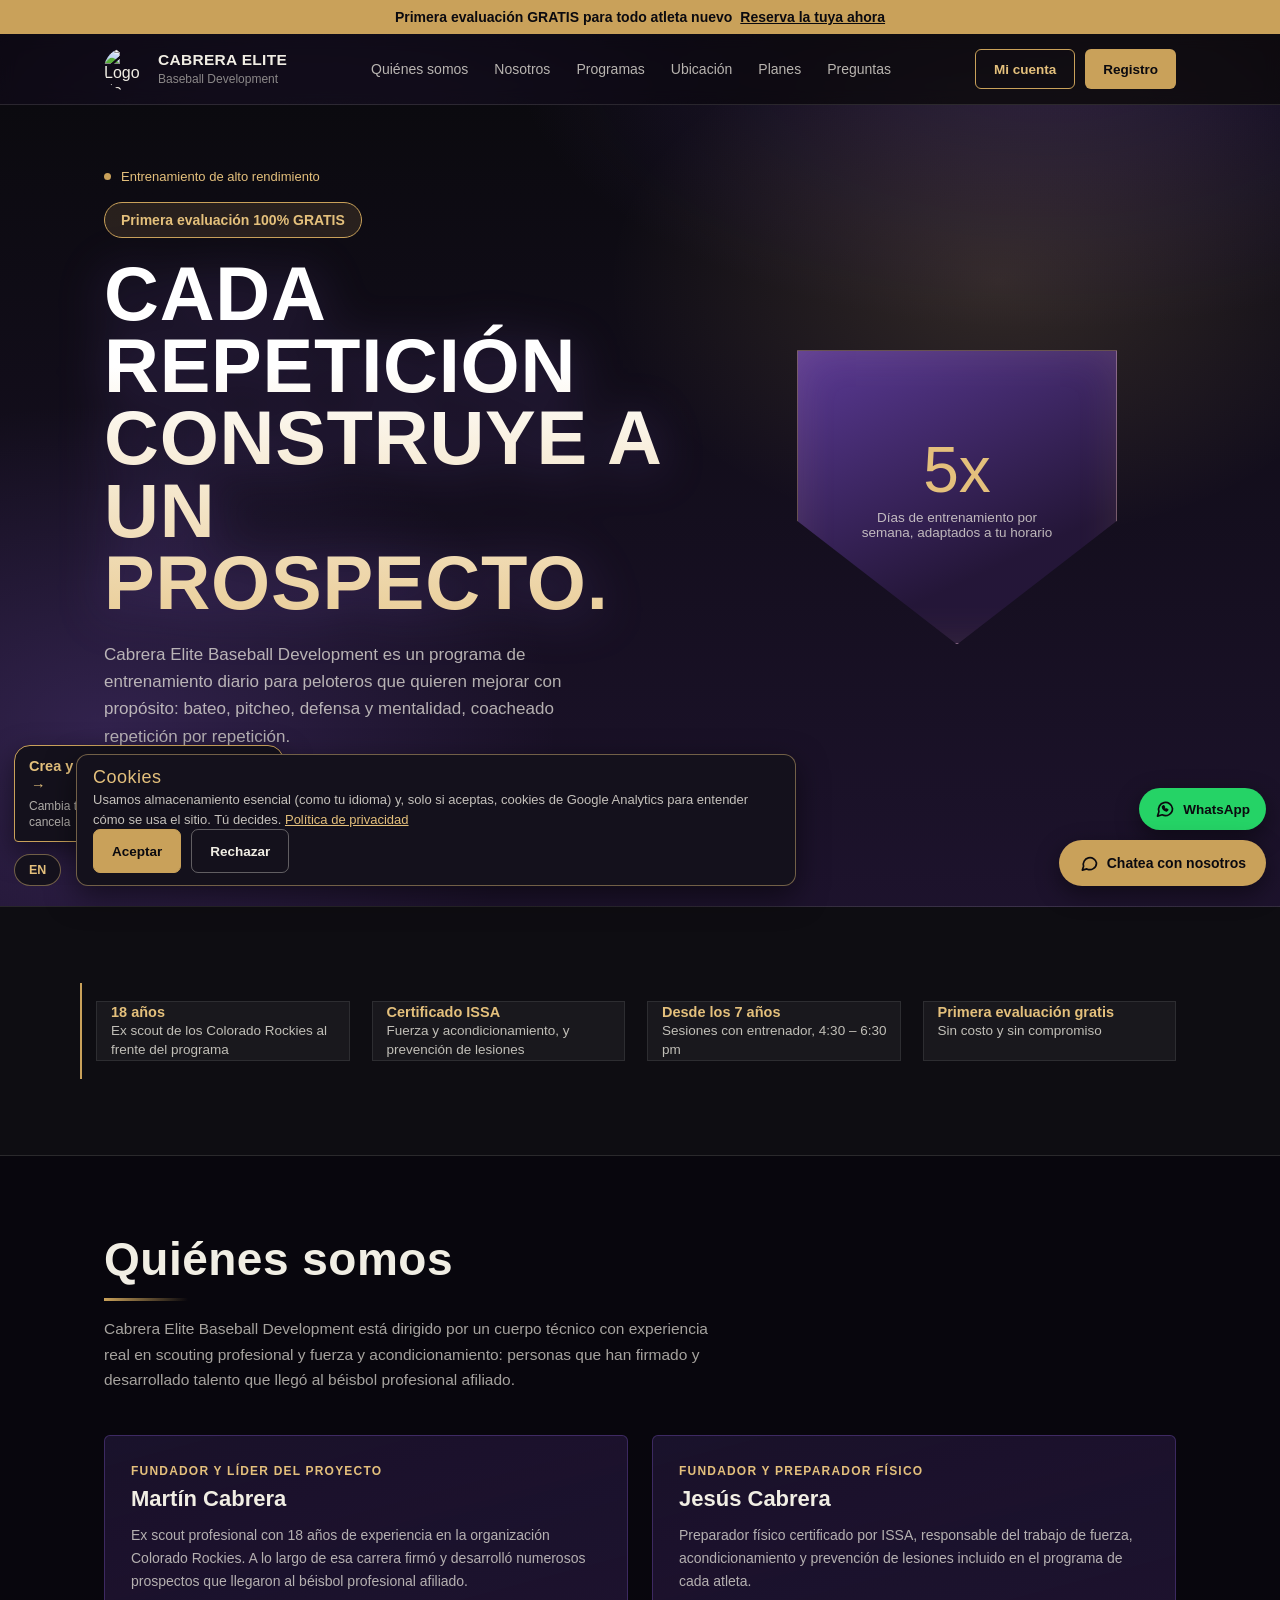
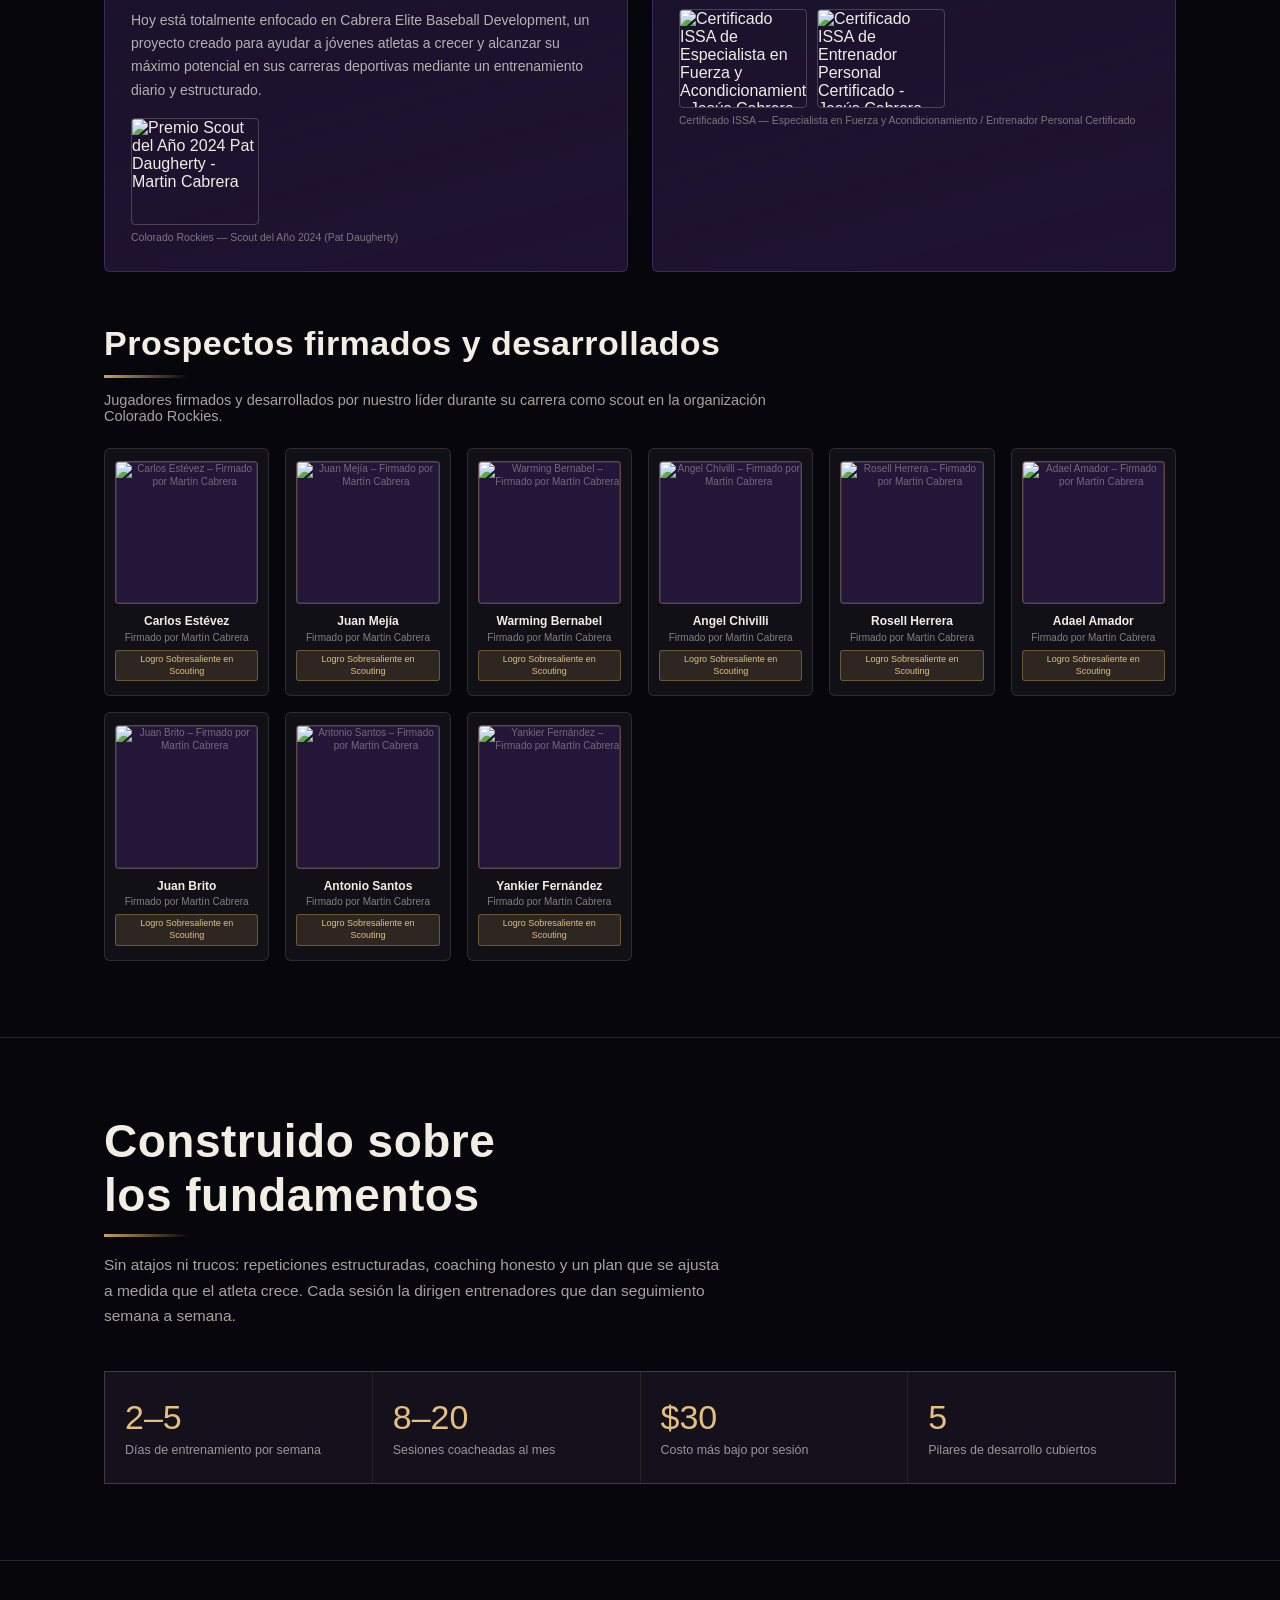
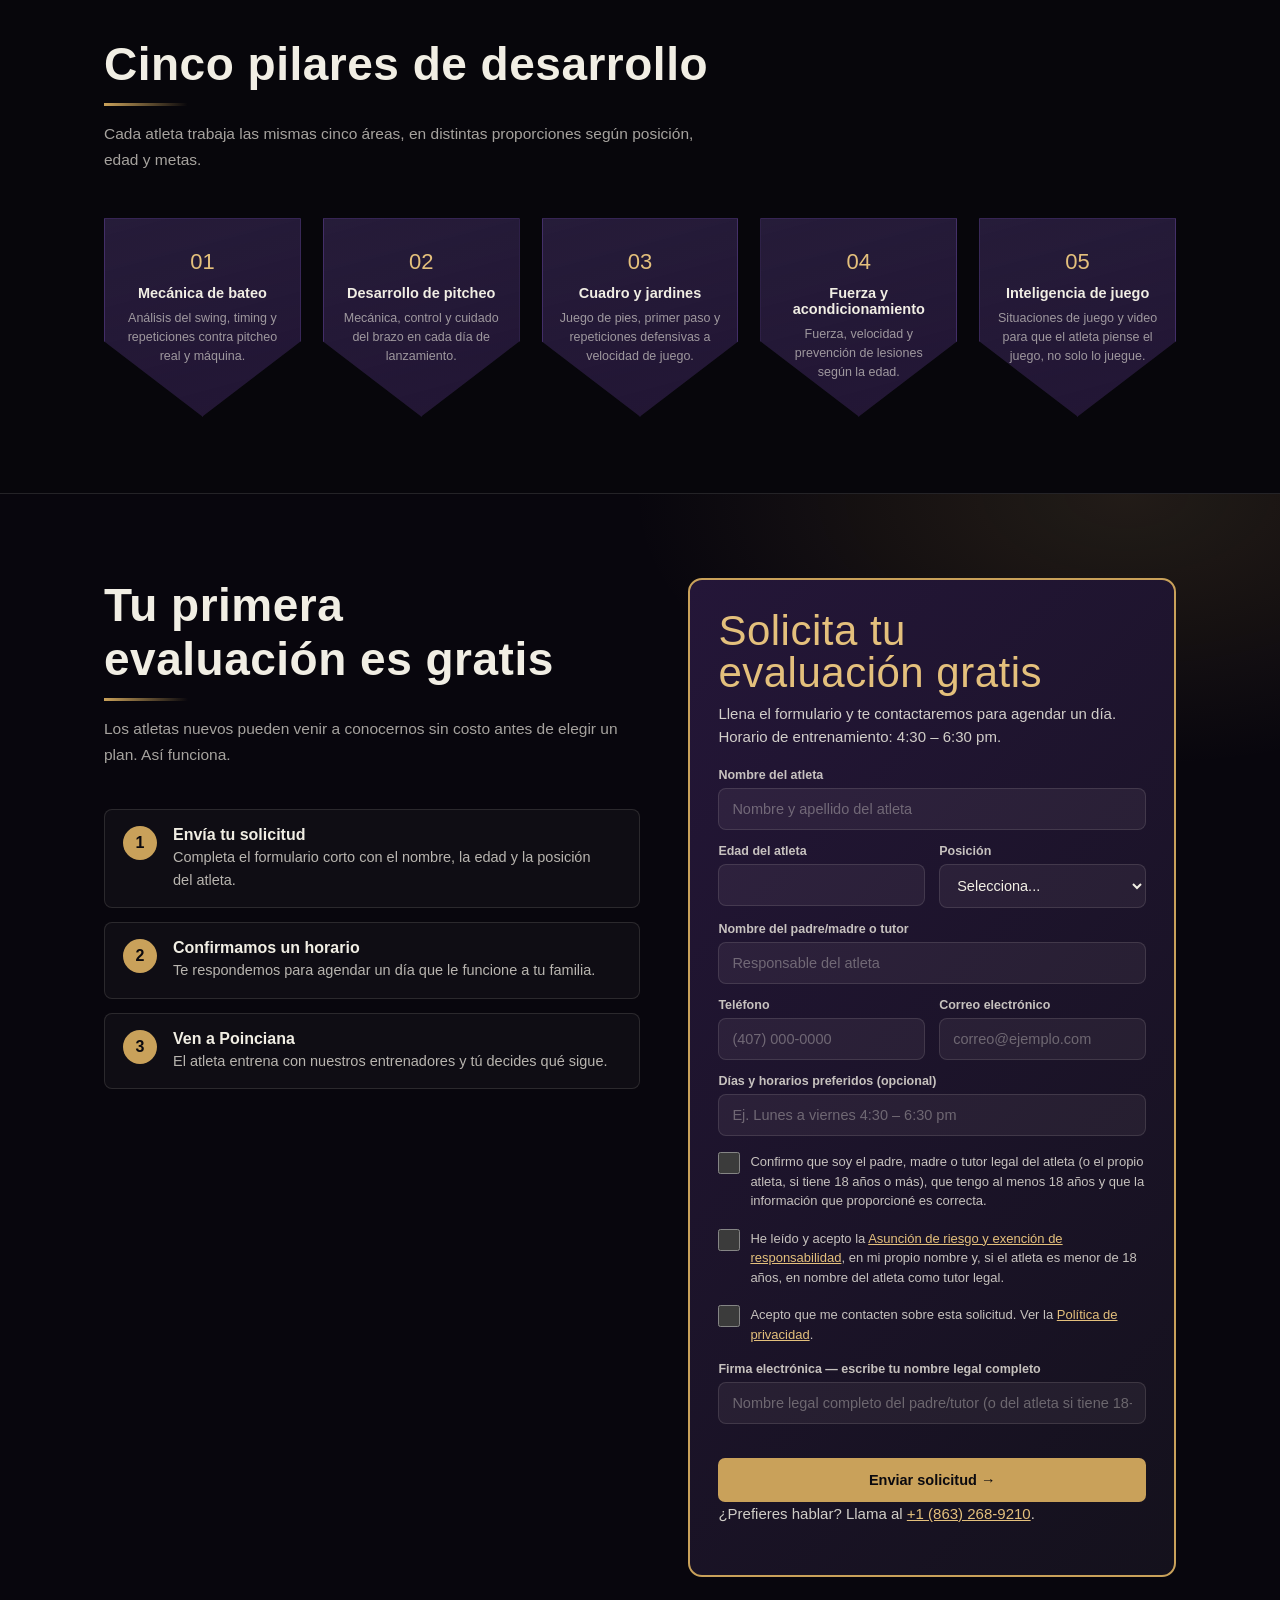
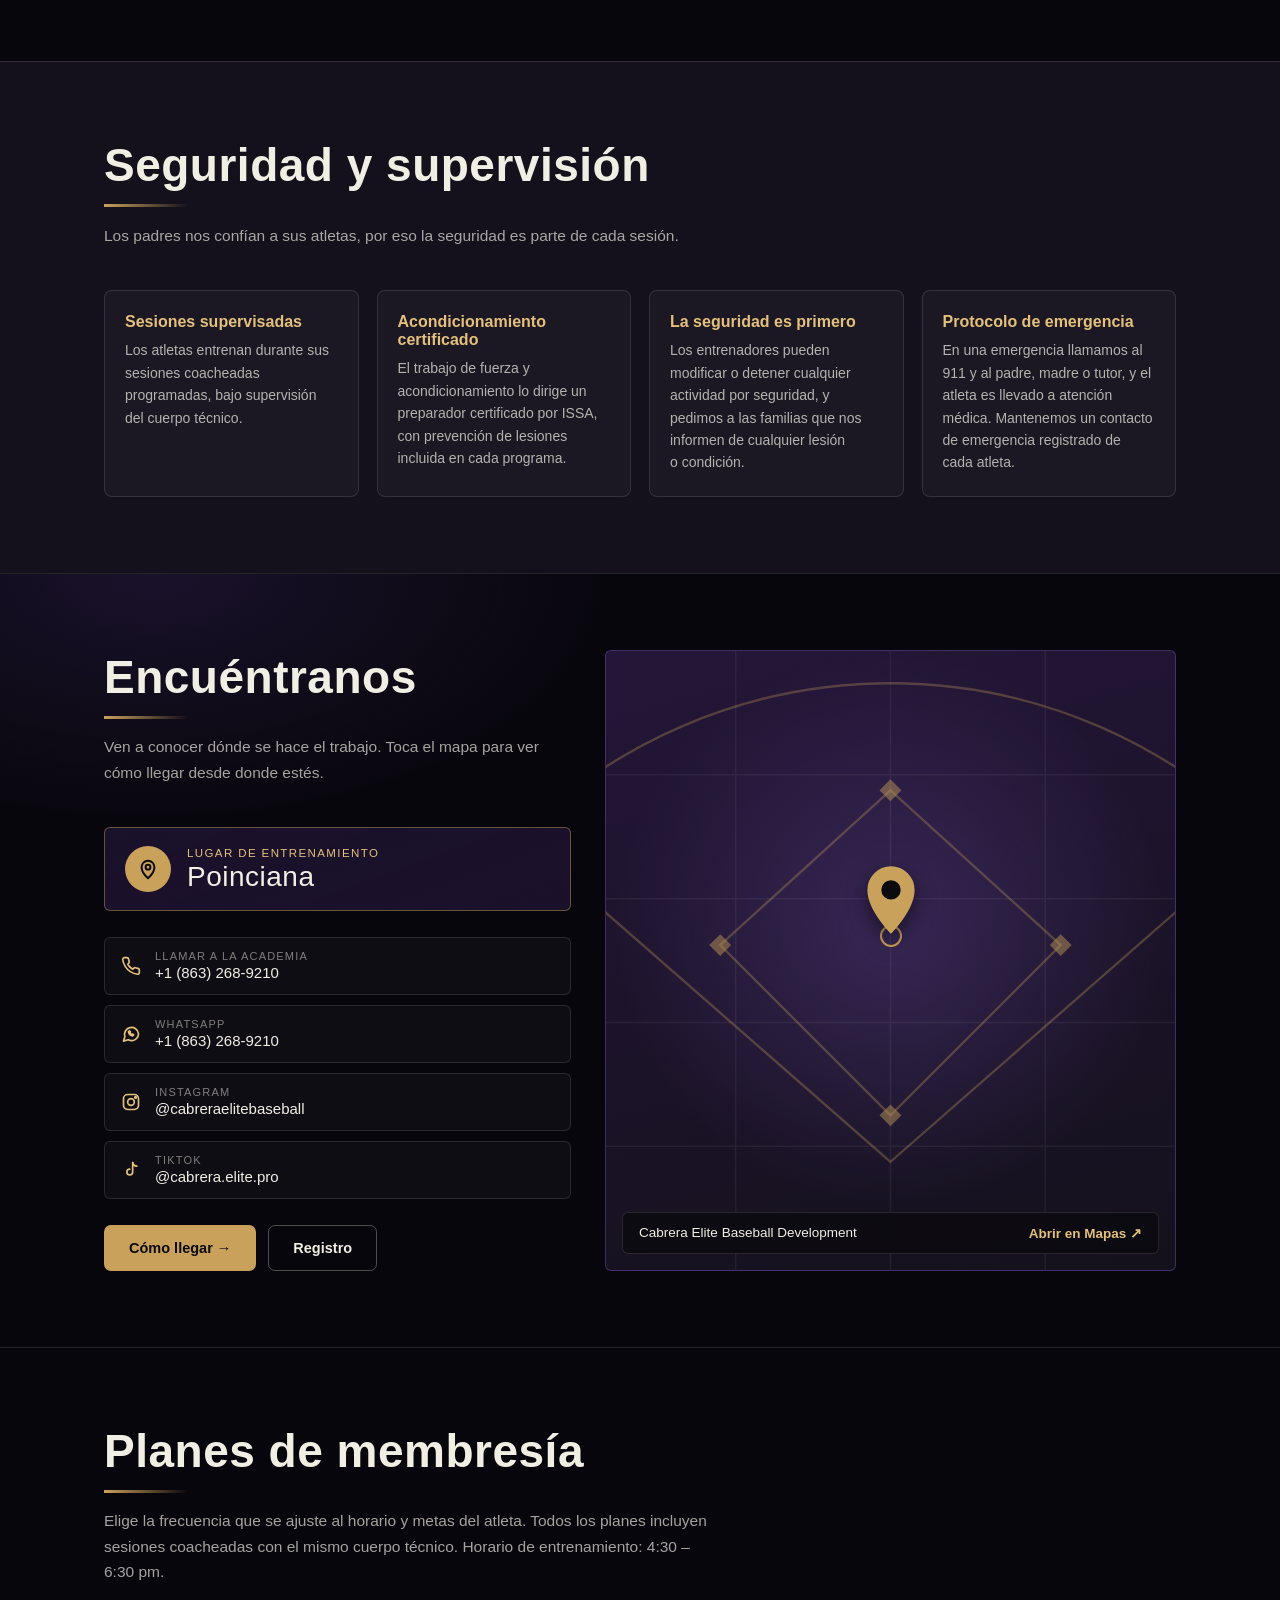
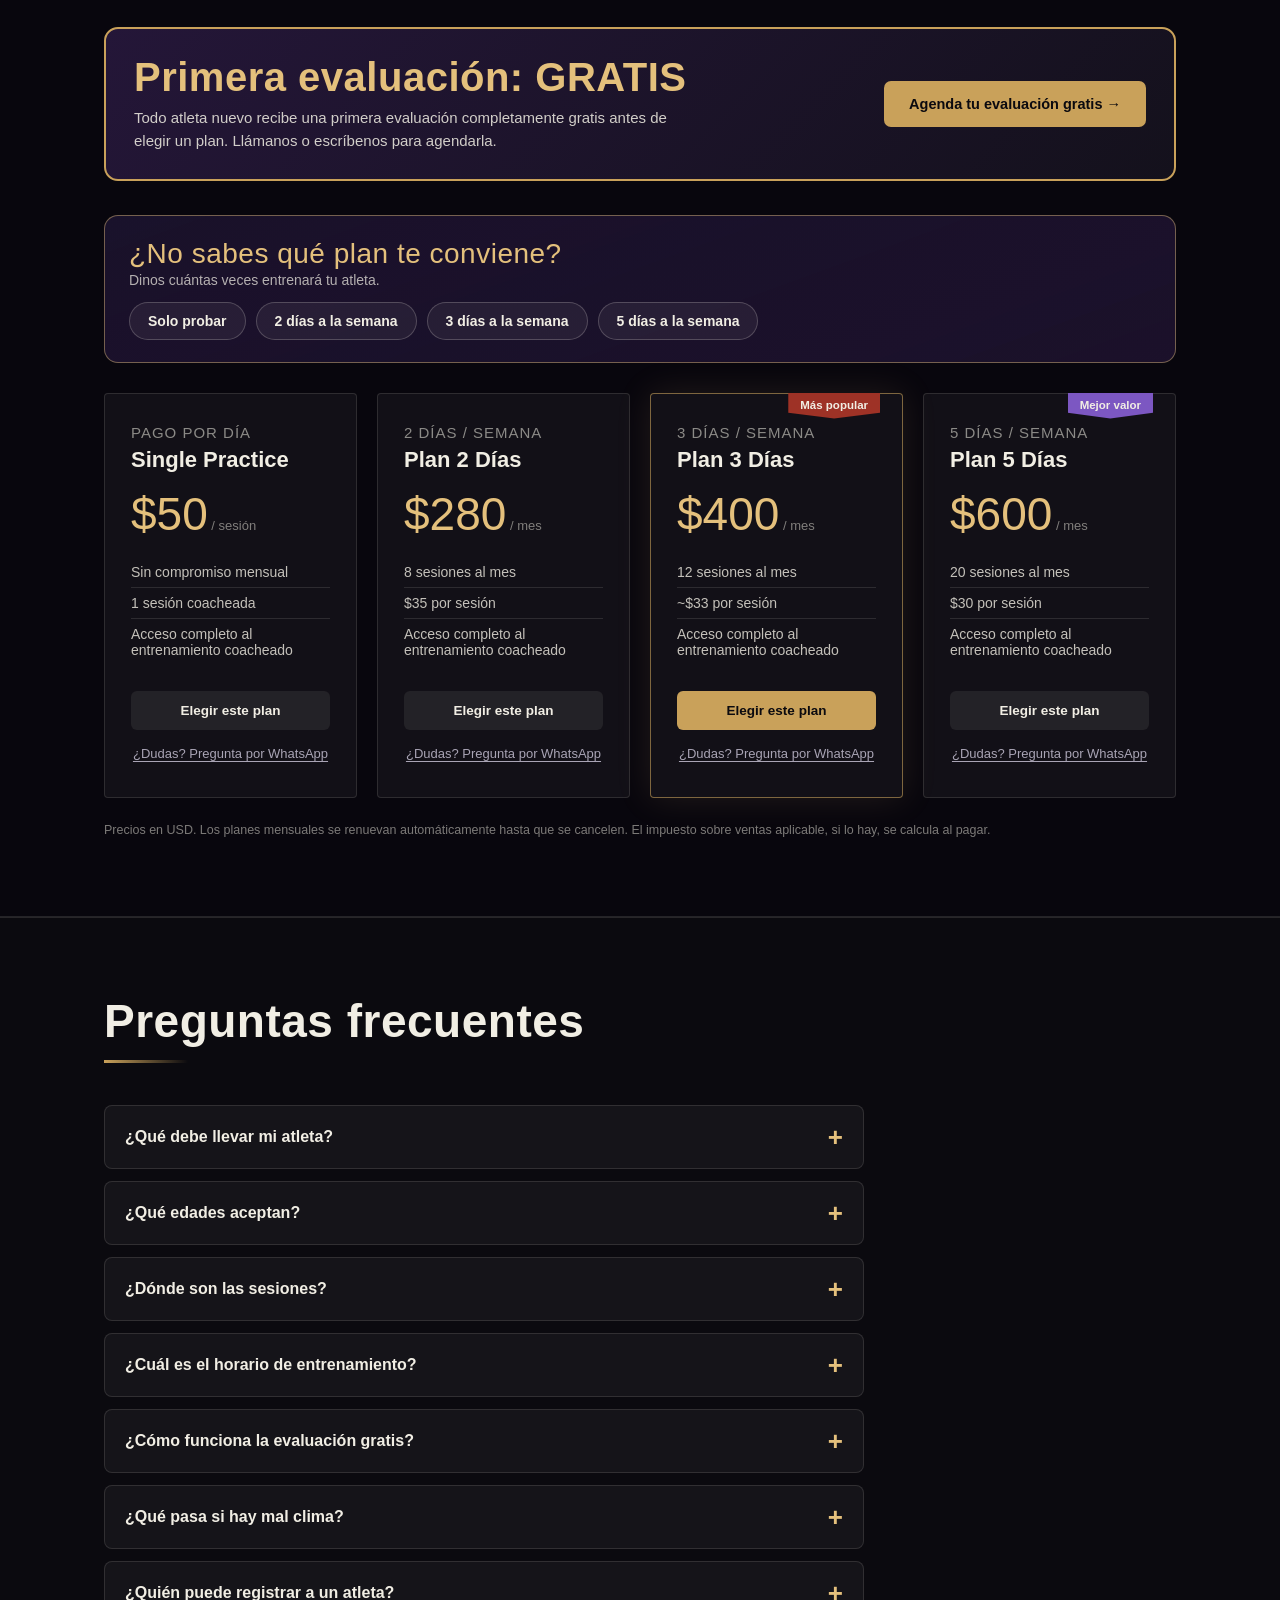
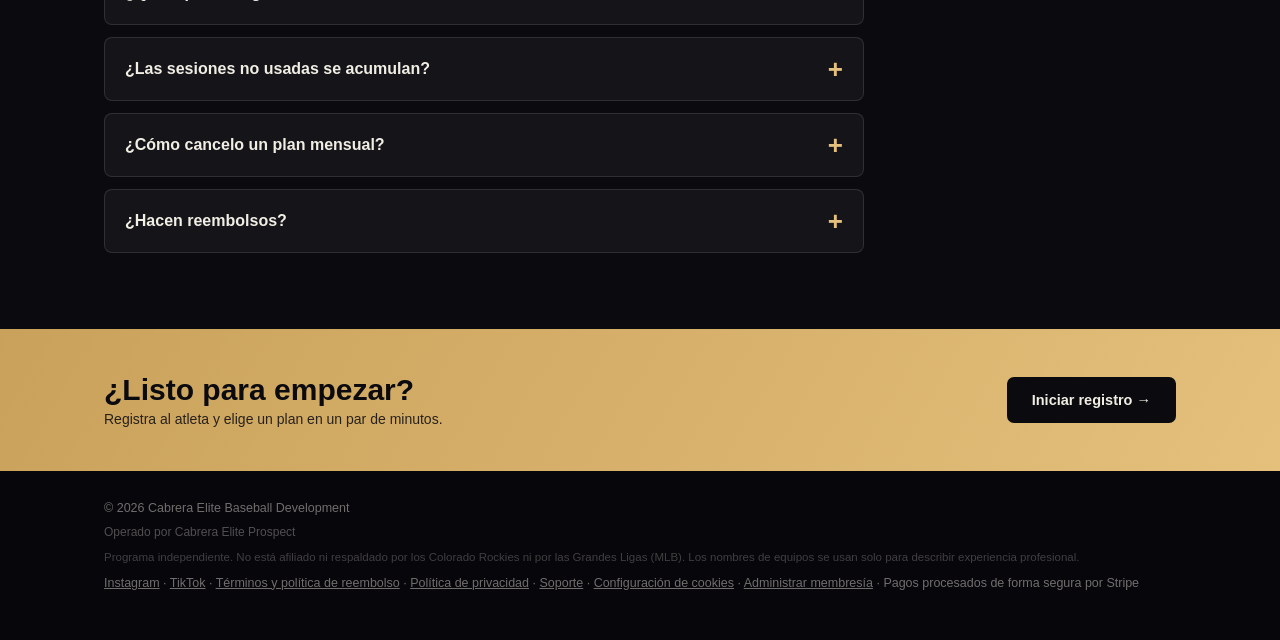
==== commit 40a8bdf0: "perf: width/height en certificados para evitar saltos de layout Co-Authored-By: Claude Sonnet 5.5 <n" ====
--- a/es/index.html
+++ b/es/index.html
@@ -240,7 +240,7 @@
   .lead-card p:last-child{ margin-bottom:0; }
   .cert-row{ display:flex; gap:10px; flex-wrap:wrap; margin-top:14px; }
   .cert-row img{
-    width: 128px; border-radius:4px; border:1px solid var(--line); cursor:zoom-in;
+    width: 128px; height:auto; border-radius:4px; border:1px solid var(--line); cursor:zoom-in;
   }
   .cert-cap{ font-size:10.5px; color: rgba(241,238,228,0.45); margin-top:6px; }
 
@@ -717,7 +717,7 @@
 <p>Ex scout profesional con 18 años de experiencia en la organización Colorado Rockies. A lo largo de esa carrera firmó y desarrolló numerosos prospectos que llegaron al béisbol profesional afiliado.</p>
 <p>Hoy está totalmente enfocado en Cabrera Elite Baseball Development, un proyecto creado para ayudar a jóvenes atletas a crecer y alcanzar su máximo potencial en sus carreras deportivas mediante un entrenamiento diario y estructurado.</p>
 <div class="cert-row">
-<img alt="Premio Scout del Año 2024 Pat Daugherty - Martin Cabrera" decoding="async" loading="lazy" onclick="openCertLightbox(this.src)" onkeydown="if(event.key==='Enter'||event.key===' '){event.preventDefault();openCertLightbox(this.src)}" role="button" src="images/cert-scout-of-the-year.jpg" tabindex="0"/>
+<img alt="Premio Scout del Año 2024 Pat Daugherty - Martin Cabrera" decoding="async" height="585" loading="lazy" onclick="openCertLightbox(this.src)" onkeydown="if(event.key==='Enter'||event.key===' '){event.preventDefault();openCertLightbox(this.src)}" role="button" src="images/cert-scout-of-the-year.jpg" tabindex="0" width="700"/>
 </div>
 <div class="cert-cap">Colorado Rockies — Scout del Año 2024 (Pat Daugherty)</div>
 </div>
@@ -726,8 +726,8 @@
 <h3>Jesús Cabrera</h3>
 <p>Preparador físico certificado por ISSA, responsable del trabajo de fuerza, acondicionamiento y prevención de lesiones incluido en el programa de cada atleta.</p>
 <div class="cert-row">
-<img alt="Certificado ISSA de Especialista en Fuerza y Acondicionamiento - Jesús Cabrera" decoding="async" loading="lazy" onclick="openCertLightbox(this.src)" onkeydown="if(event.key==='Enter'||event.key===' '){event.preventDefault();openCertLightbox(this.src)}" role="button" src="images/cert-issa-strength-conditioning.jpg" tabindex="0"/>
-<img alt="Certificado ISSA de Entrenador Personal Certificado - Jesús Cabrera" decoding="async" loading="lazy" onclick="openCertLightbox(this.src)" onkeydown="if(event.key==='Enter'||event.key===' '){event.preventDefault();openCertLightbox(this.src)}" role="button" src="images/cert-issa-personal-trainer.jpg" tabindex="0"/>
+<img alt="Certificado ISSA de Especialista en Fuerza y Acondicionamiento - Jesús Cabrera" decoding="async" height="538" loading="lazy" onclick="openCertLightbox(this.src)" onkeydown="if(event.key==='Enter'||event.key===' '){event.preventDefault();openCertLightbox(this.src)}" role="button" src="images/cert-issa-strength-conditioning.jpg" tabindex="0" width="700"/>
+<img alt="Certificado ISSA de Entrenador Personal Certificado - Jesús Cabrera" decoding="async" height="526" loading="lazy" onclick="openCertLightbox(this.src)" onkeydown="if(event.key==='Enter'||event.key===' '){event.preventDefault();openCertLightbox(this.src)}" role="button" src="images/cert-issa-personal-trainer.jpg" tabindex="0" width="700"/>
 </div>
 <div class="cert-cap">Certificado ISSA — Especialista en Fuerza y Acondicionamiento / Entrenador Personal Certificado</div>
 </div>
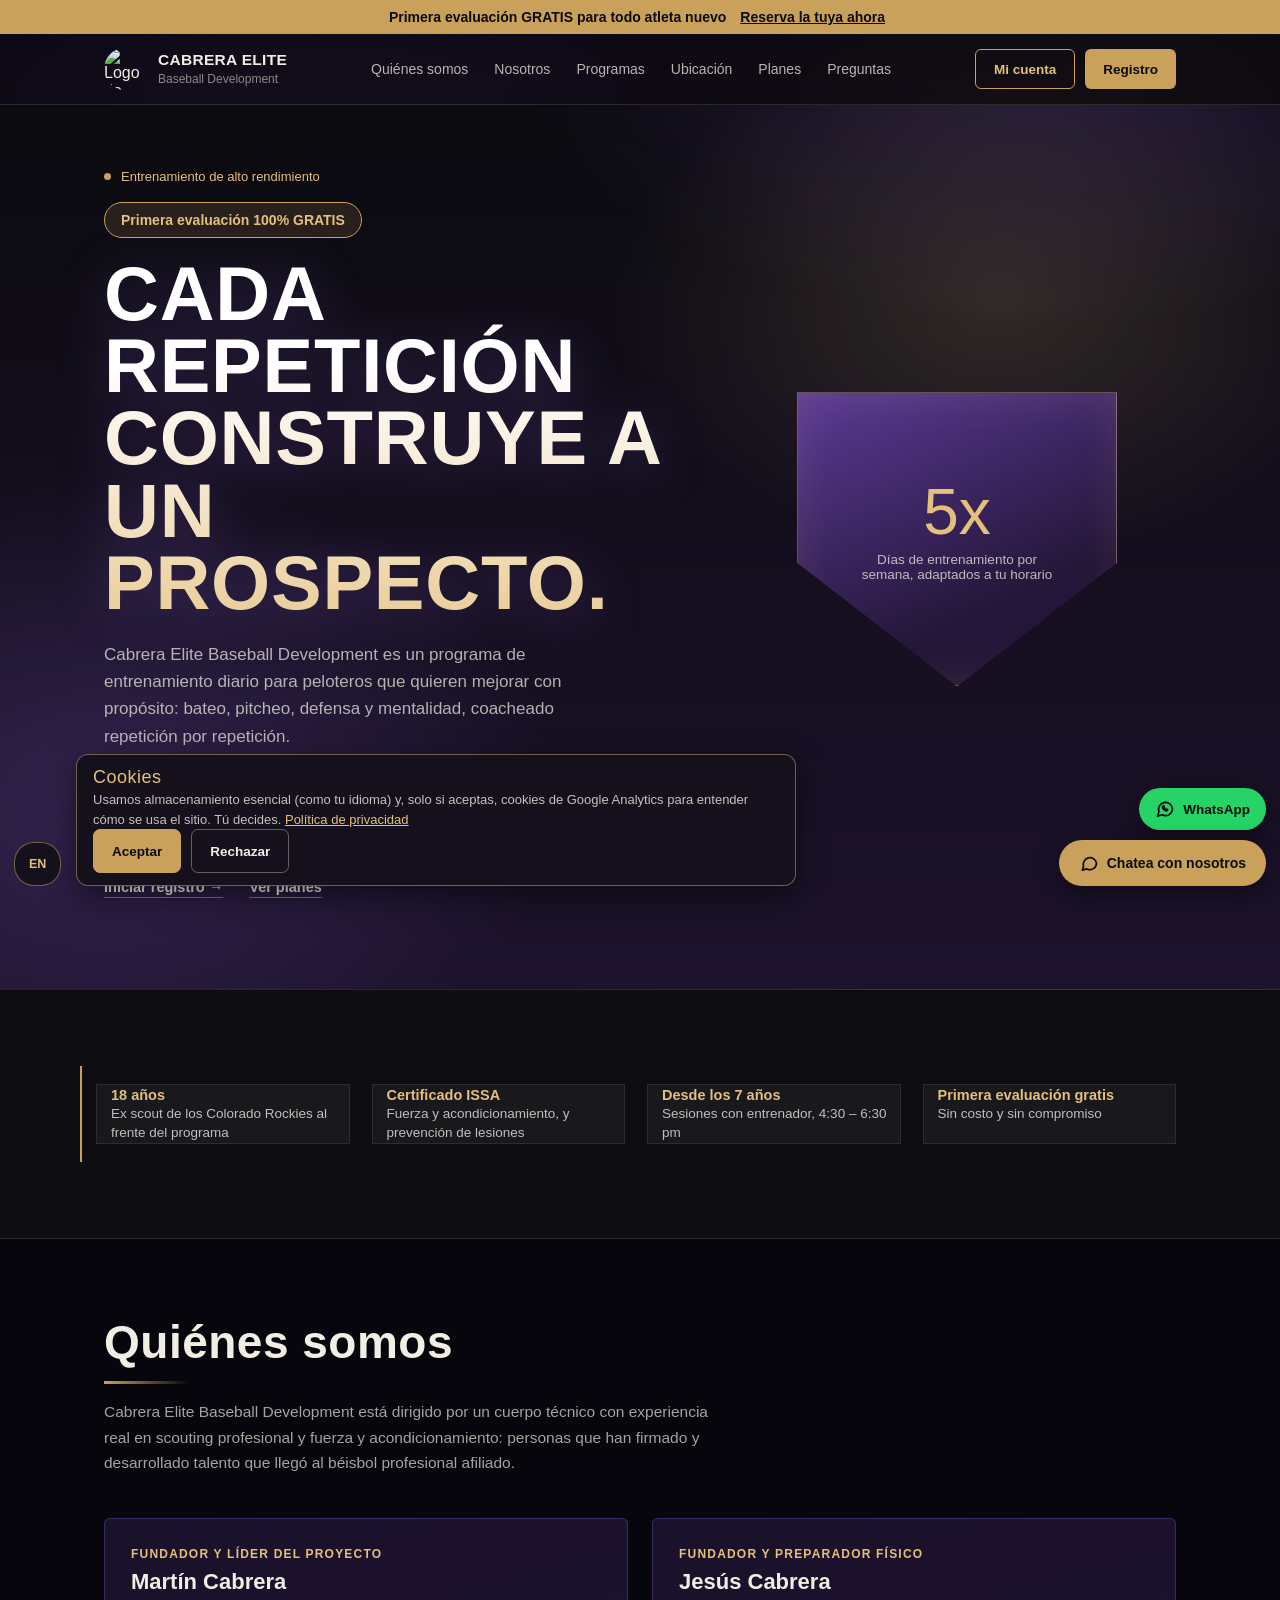
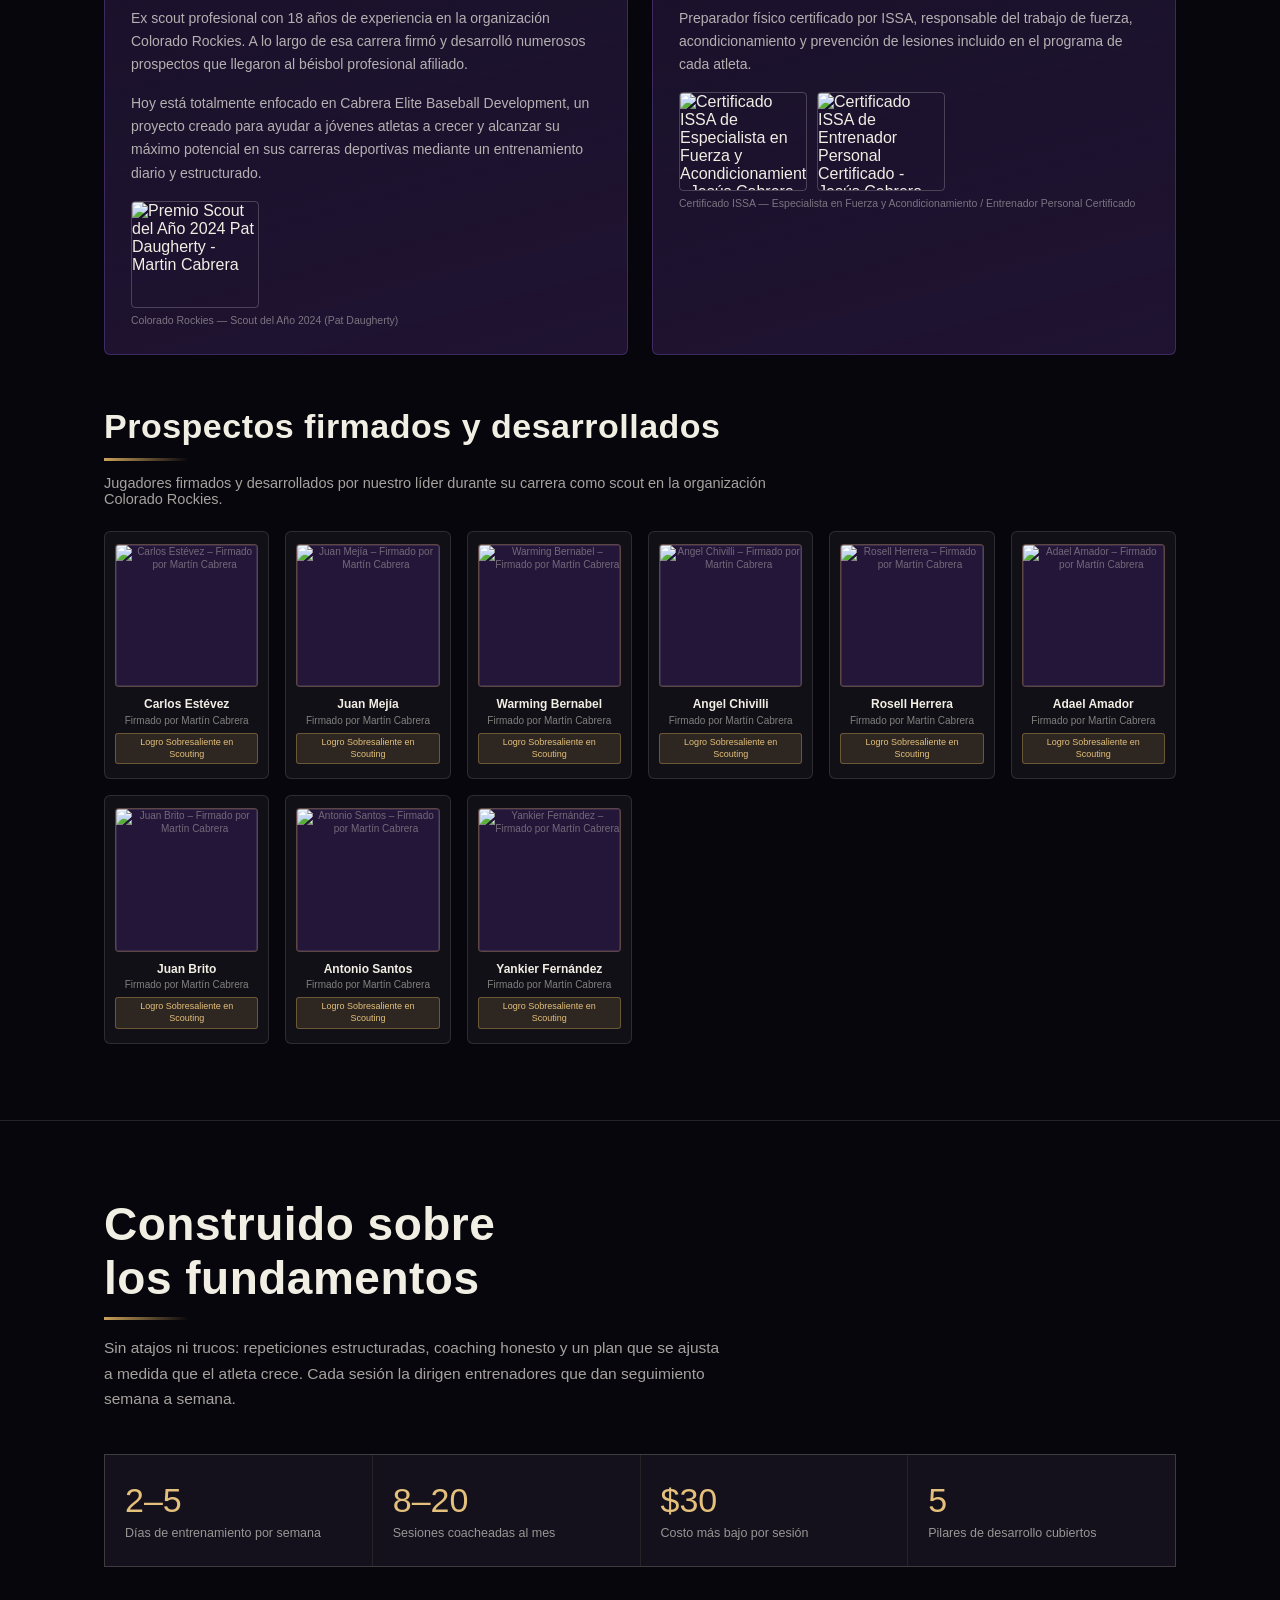
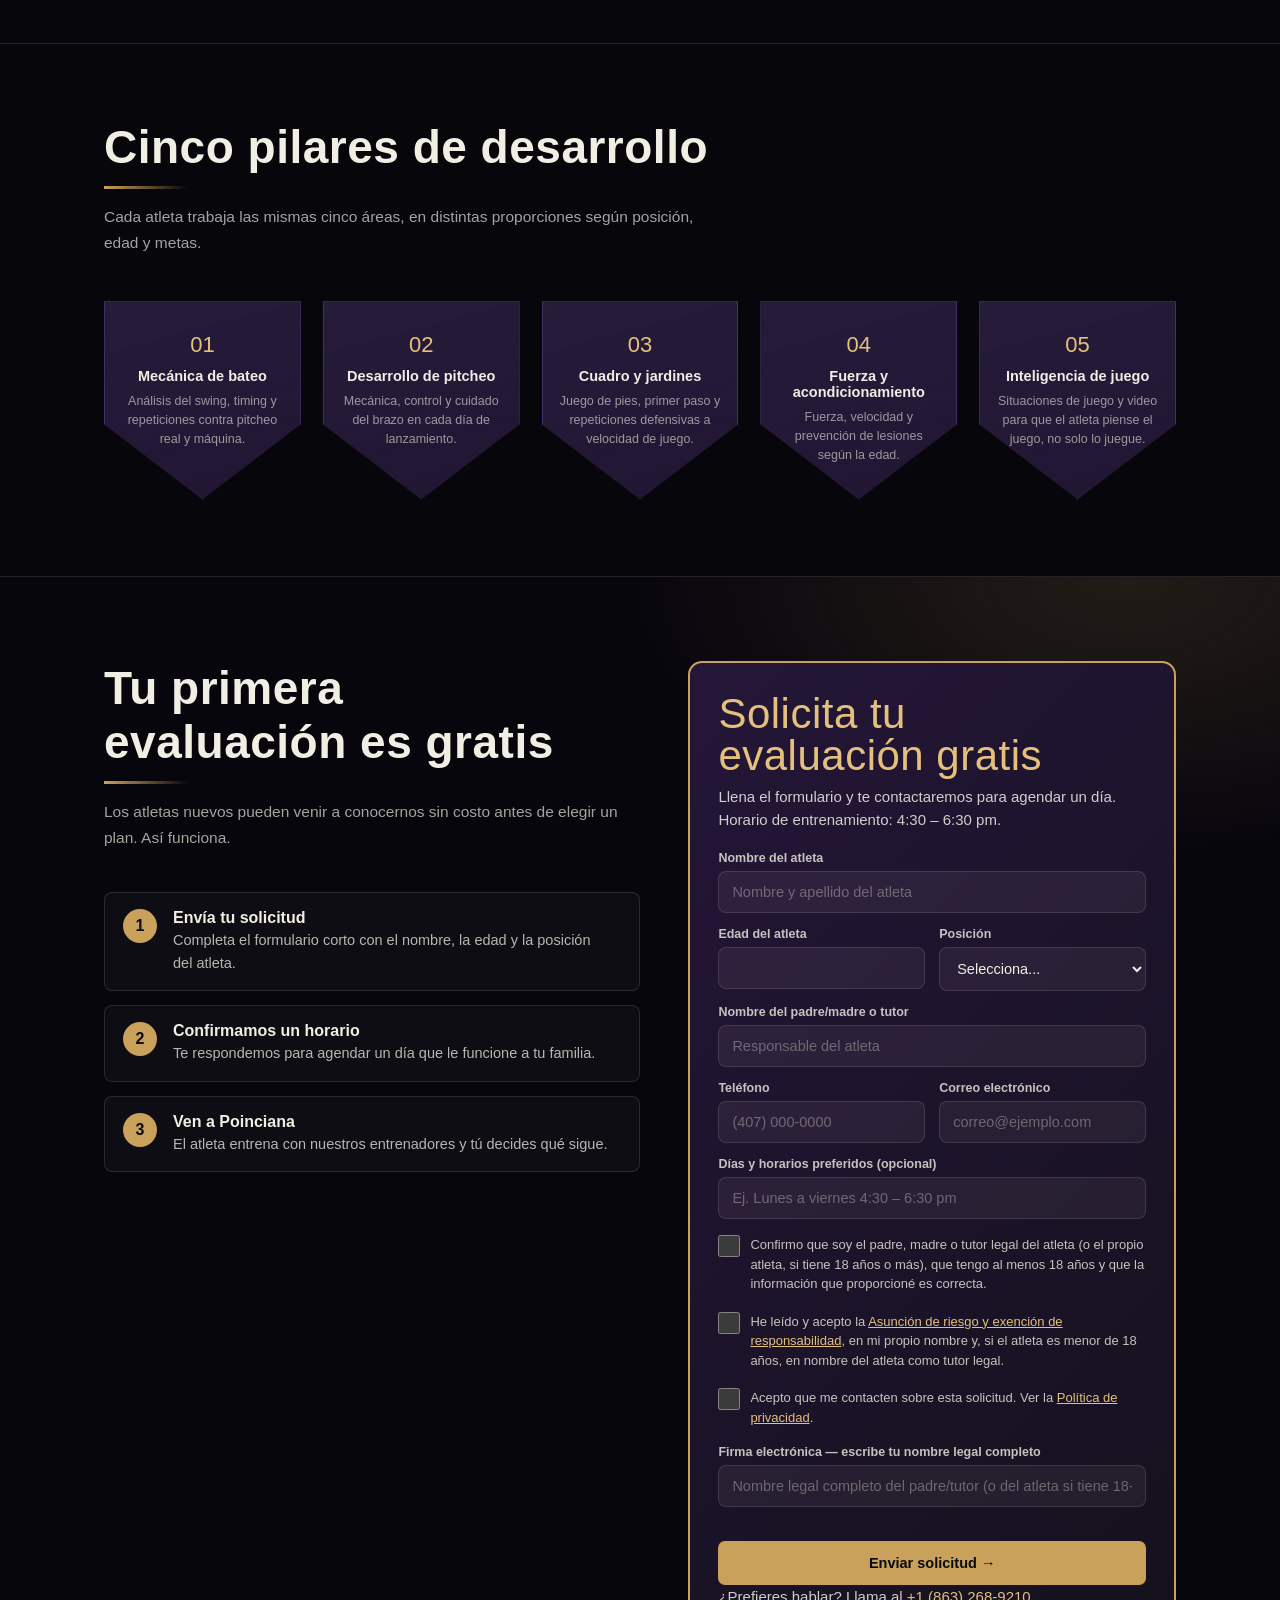
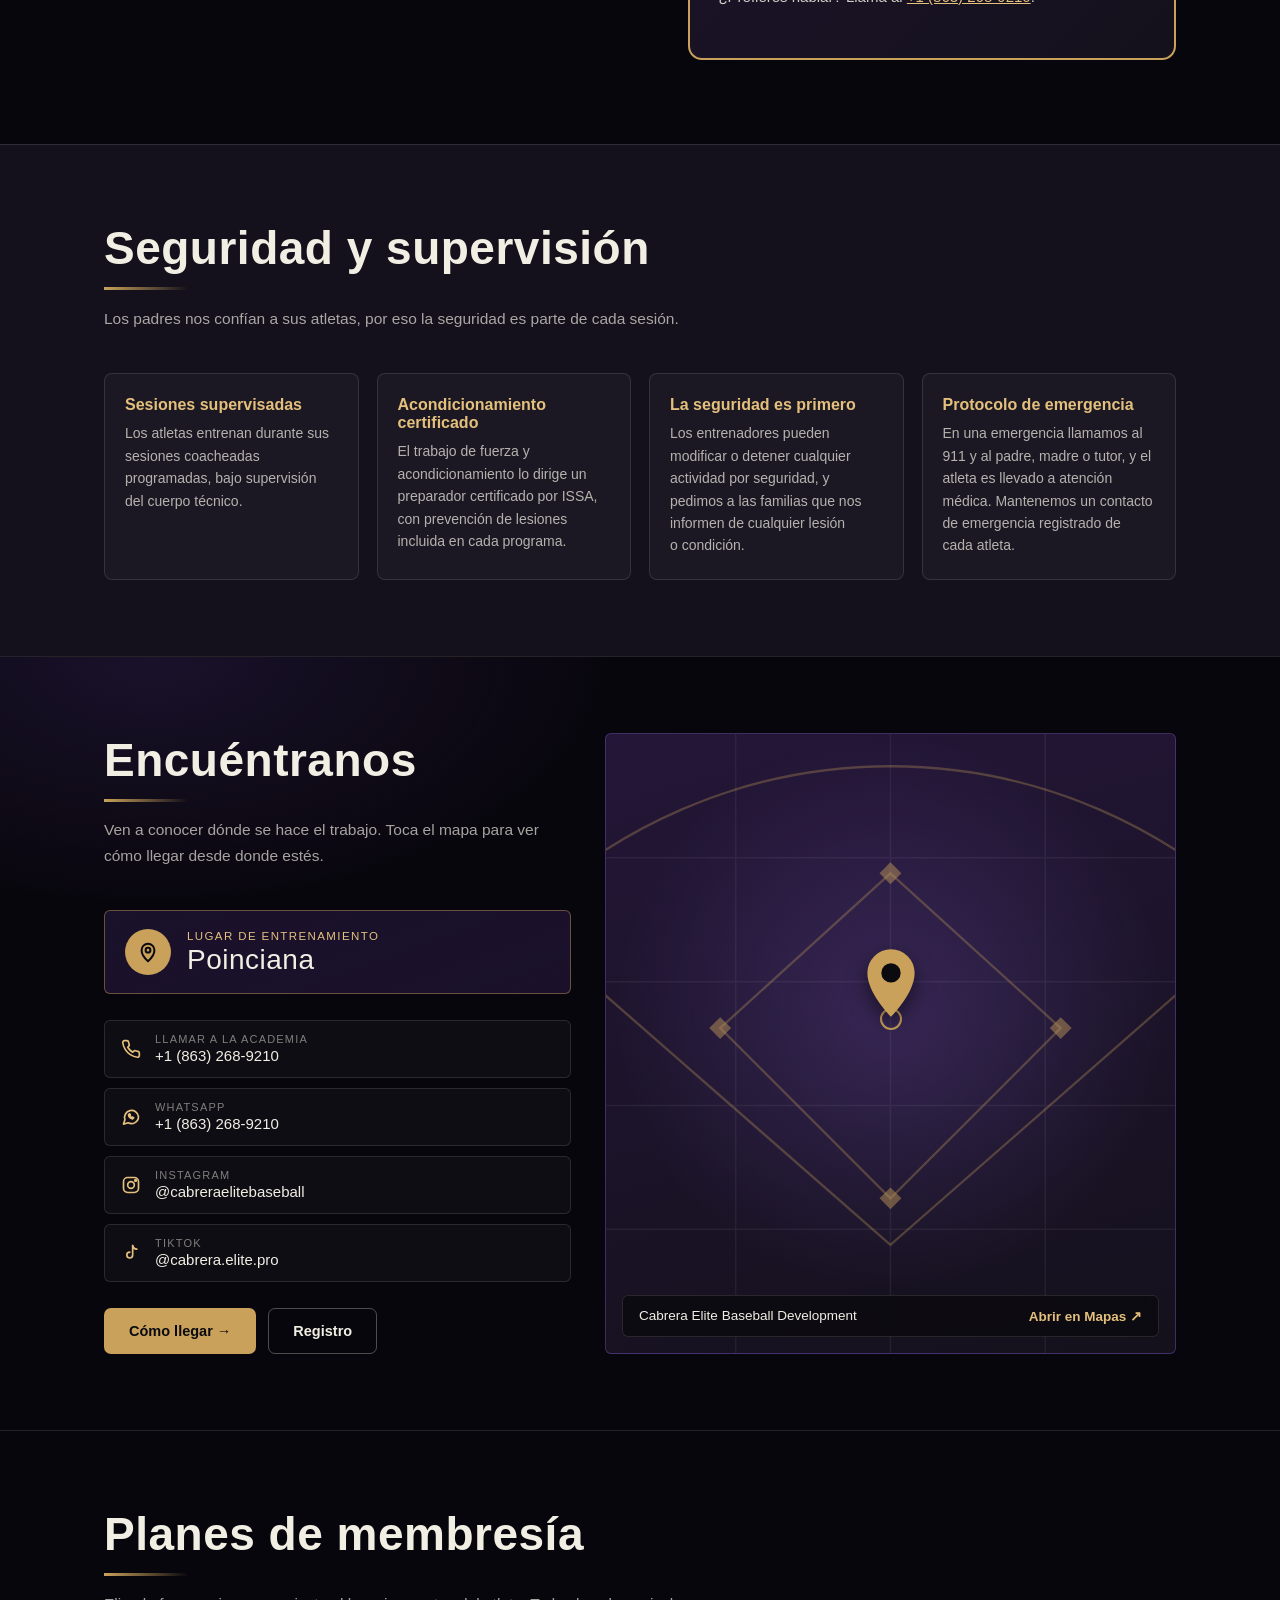
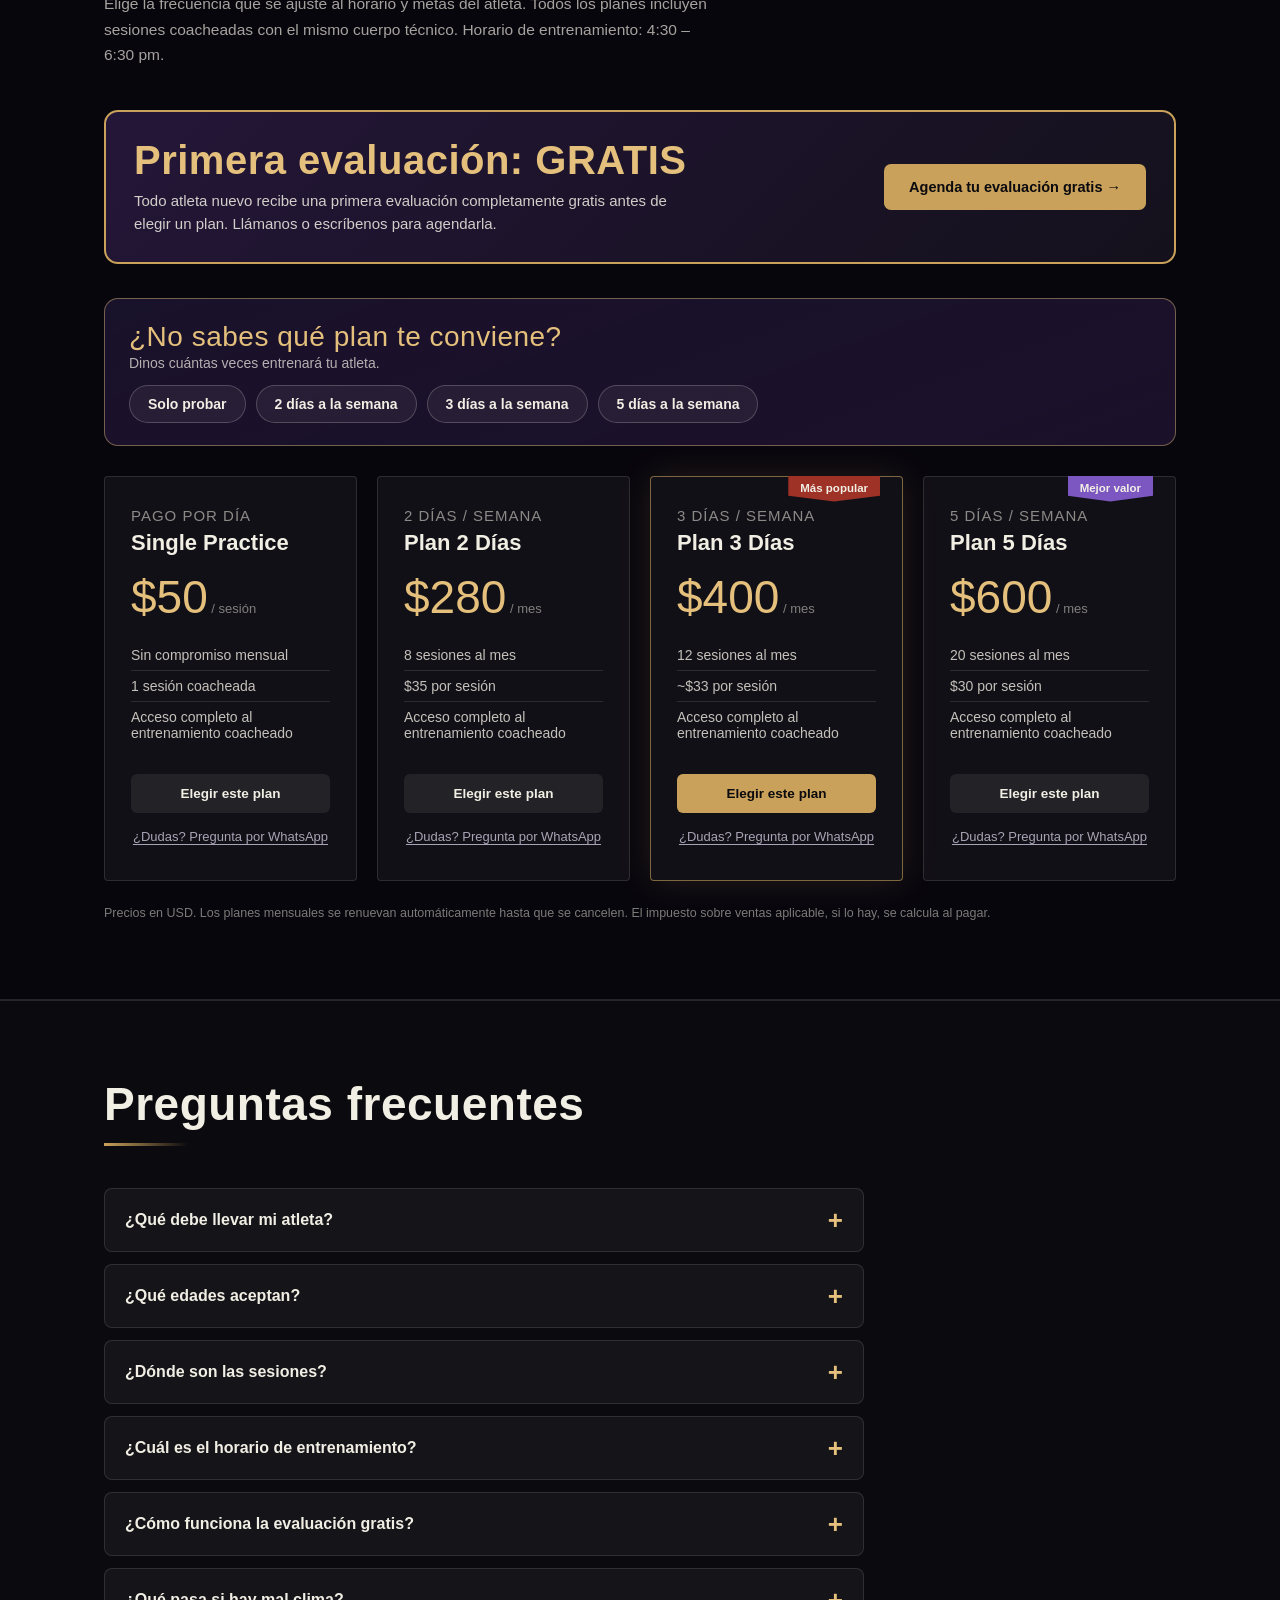
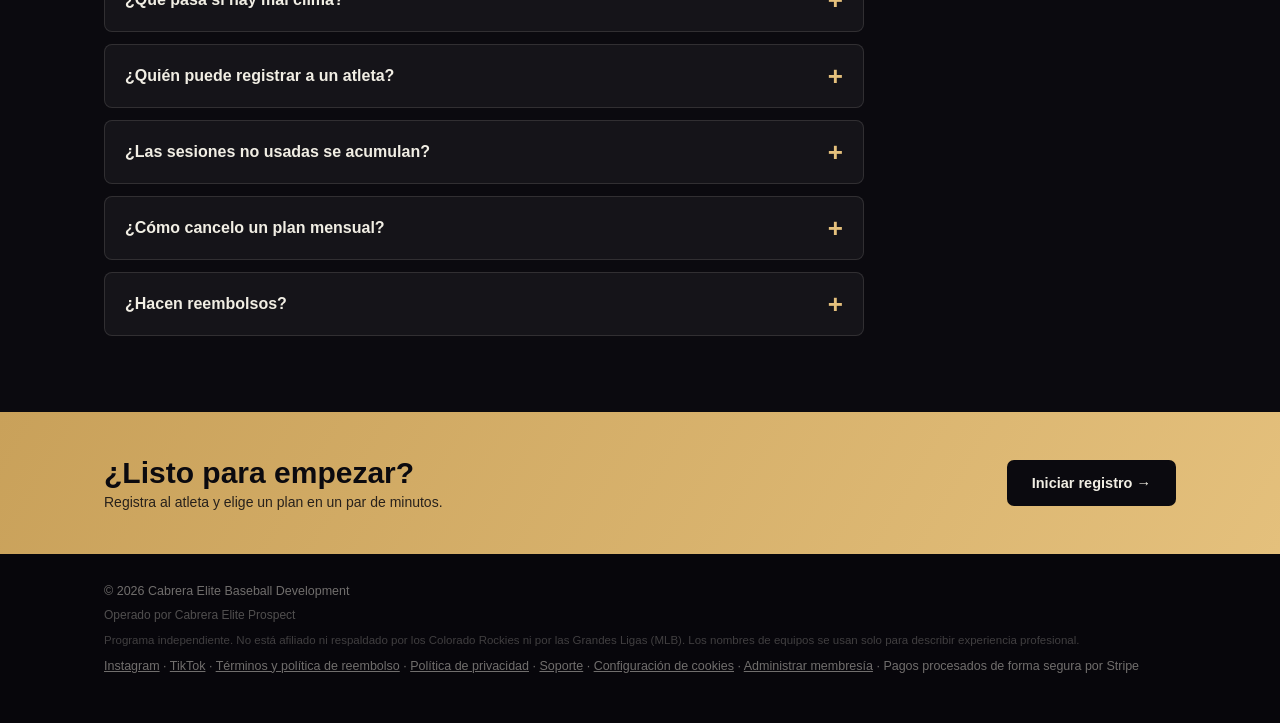
==== commit 80fe22c3: "ux: un solo CTA principal en el hero, contexto local y mejoras de toque en móvil - Hero: "Book Your " ====
--- a/es/index.html
+++ b/es/index.html
@@ -40,7 +40,7 @@
 <meta content="Entrenamiento diario de béisbol en Poinciana, FL, dirigido por un ex scout de los Colorado Rockies. Bateo, pitcheo, defensa, fuerza y juego mental. Primera evaluación gratis." name="twitter:description"/>
 <meta content="https://cabreraelite.com/og-image.jpg?v=2" name="twitter:image"/>
 <meta content="Entrenamiento diario de béisbol en Poinciana, FL, dirigido por un ex scout de los Colorado Rockies. Bateo, pitcheo, defensa, fuerza y juego mental. Primera evaluación gratis." name="description"/>
-<script type="application/ld+json">{"@context": "https://schema.org", "@type": "SportsActivityLocation", "name": "Cabrera Elite Baseball Development", "url": "https://cabreraelite.com/es/", "logo": "https://cabreraelite.com/og-image.jpg", "image": "https://cabreraelite.com/og-image.jpg", "description": "Daily baseball training in Poinciana, FL, led by a former Colorado Rockies scout.", "telephone": "+1-863-268-9210", "email": "info@cabreraelite.com", "address": {"@type": "PostalAddress", "addressLocality": "Poinciana", "addressRegion": "FL", "addressCountry": "US"}, "founder": [{"@type": "Person", "name": "Martín Cabrera"}, {"@type": "Person", "name": "Jesús Cabrera"}], "sameAs": ["https://www.instagram.com/cabreraelitebaseball/", "https://www.tiktok.com/@cabrera.elite.pro"], "inLanguage": "es"}</script>
+<script type="application/ld+json">{"@context": "https://schema.org", "@type": "SportsActivityLocation", "name": "Cabrera Elite Baseball Development", "url": "https://cabreraelite.com/es/", "logo": "https://cabreraelite.com/og-image.jpg", "image": "https://cabreraelite.com/og-image.jpg", "description": "Daily baseball training in Poinciana, FL, led by a former Colorado Rockies scout.", "telephone": "+1-863-268-9210", "email": "info@cabreraelite.com", "openingHoursSpecification": {"@type": "OpeningHoursSpecification", "dayOfWeek": ["Monday", "Tuesday", "Wednesday", "Thursday", "Friday"], "opens": "16:30", "closes": "18:30"}, "areaServed": {"@type": "City", "name": "Poinciana, FL"}, "address": {"@type": "PostalAddress", "addressLocality": "Poinciana", "addressRegion": "FL", "addressCountry": "US"}, "founder": [{"@type": "Person", "name": "Martín Cabrera"}, {"@type": "Person", "name": "Jesús Cabrera"}], "sameAs": ["https://www.instagram.com/cabreraelitebaseball/", "https://www.tiktok.com/@cabrera.elite.pro"], "inLanguage": "es"}</script>
 <script type="application/ld+json">{"@context": "https://schema.org", "@type": "FAQPage", "mainEntity": [{"@type": "Question", "name": "¿Qué debe llevar mi atleta?", "acceptedAnswer": {"@type": "Answer", "text": "Su equipo de práctica, agua y una mente positiva para entrenar."}}, {"@type": "Question", "name": "¿Qué edades aceptan?", "acceptedAnswer": {"@type": "Answer", "text": "Atletas de 7 años en adelante."}}, {"@type": "Question", "name": "¿Dónde son las sesiones?", "acceptedAnswer": {"@type": "Answer", "text": "Las sesiones son en Poinciana, FL. Usa el botón \"Cómo llegar\" en la sección Encuéntranos para abrir el mapa."}}, {"@type": "Question", "name": "¿Cuál es el horario de entrenamiento?", "acceptedAnswer": {"@type": "Answer", "text": "El horario de entrenamiento es de 4:30 – 6:30 pm. Los días de tu atleta se programan con el cuerpo técnico."}}, {"@type": "Question", "name": "¿Cómo funciona la evaluación gratis?", "acceptedAnswer": {"@type": "Answer", "text": "Todo atleta nuevo recibe una primera evaluación gratis antes de elegir un plan. Llena el formulario de evaluación y te contactaremos para agendar un día."}}, {"@type": "Question", "name": "¿Qué pasa si hay mal clima?", "acceptedAnswer": {"@type": "Answer", "text": "Podemos cancelar o reprogramar una sesión por clima, seguridad o personal. Las sesiones canceladas se reprograman o se acreditan."}}, {"@type": "Question", "name": "¿Quién puede registrar a un atleta?", "acceptedAnswer": {"@type": "Answer", "text": "Un padre, madre o tutor legal debe registrar a todo atleta menor de 18 años. Los atletas de 18 años o más se registran por sí mismos."}}, {"@type": "Question", "name": "¿Las sesiones no usadas se acumulan?", "acceptedAnswer": {"@type": "Answer", "text": "No. Las sesiones mensuales no usadas no se acumulan para el mes siguiente."}}, {"@type": "Question", "name": "¿Cómo cancelo un plan mensual?", "acceptedAnswer": {"@type": "Answer", "text": "Puedes cancelar cuando quieras desde el portal del cliente (el enlace \"Administrar membresía\" en el pie de página) o escribiéndonos antes de tu próxima fecha de cobro. La cancelación surte efecto al final del mes pagado."}}, {"@type": "Question", "name": "¿Hacen reembolsos?", "acceptedAnswer": {"@type": "Answer", "text": "Todas las ventas son finales. Lee nuestra Política de reembolso para ver los detalles de cancelaciones, reprogramación de una Single Practice y créditos."}}], "inLanguage": "es"}</script>
 <title>Cabrera Elite Baseball Development — Entrenamiento de béisbol en Poinciana, FL</title>
 <link as="font" crossorigin="" href="fonts/inter-latin-400-normal.woff2" rel="preload" type="font/woff2"/>
@@ -129,7 +129,7 @@
       order:3; width:100%; gap:20px; overflow-x:auto; white-space:nowrap;
       padding-bottom:2px; -webkit-overflow-scrolling:touch;
     }
-    .nav-links a{ padding:4px 0; }
+    .nav-links a{ padding:12px 0; }
   }
 
   /* ---------- HERO ---------- */
@@ -166,7 +166,12 @@
     max-width: 480px;
     margin: 0 0 30px;
   }
+  .hero-meta{ font-size:13.5px; letter-spacing:.2px; color:rgba(241,238,228,.62); margin:-14px 0 24px; }
   .hero-actions{ display:flex; gap:14px; flex-wrap:wrap; }
+  /* un solo botón principal; registro y planes quedan como enlaces secundarios */
+  .hero-links{ flex-basis:100%; display:flex; flex-wrap:wrap; gap:0 26px; }
+  .hero-links a{ color:var(--cream); font-weight:600; font-size:14.5px; text-decoration:underline; text-decoration-color:rgba(241,238,228,.4); text-underline-offset:5px; min-height:44px; display:inline-flex; align-items:center; }
+  .hero-links a:hover{ color:var(--gold-2); text-decoration-color:var(--gold); }
   .btn{
     display:inline-block;
     font-weight:700;
@@ -498,7 +503,7 @@
   .loc-contact small{ display:block; font-size:11px; letter-spacing:1.2px; text-transform:uppercase; color: rgba(241,238,228,0.5); margin-bottom:2px; }
   .loc-contact span{ font-size:15px; word-break:break-word; }
   .promo-bar{ background:var(--gold); color:var(--ink); text-align:center; padding:9px 14px; font-weight:700; font-size:14px; }
-  .promo-bar a{ color:var(--ink); text-decoration:underline; margin-left:8px; white-space:nowrap; }
+  .promo-bar a{ color:var(--ink); text-decoration:underline; margin-left:8px; white-space:nowrap; padding:10px 6px; }
   .hero-free{ display:inline-block; background:rgba(201,161,90,.14); border:1px solid var(--gold); color:var(--gold-2); padding:9px 16px; border-radius:999px; font-weight:700; font-size:14px; margin:0 0 20px; }
   .free-banner{ display:flex; align-items:center; justify-content:space-between; gap:20px; flex-wrap:wrap; background:linear-gradient(135deg,var(--purple-deep),var(--ink-2)); border:2px solid var(--gold); border-radius:14px; padding:26px 28px; margin-bottom:34px; }
   .free-banner h3{ font-family:'Bebas Neue',Impact,'Arial Narrow',sans-serif; font-size:clamp(28px,5vw,40px); margin:0 0 6px; color:var(--gold-2); letter-spacing:.5px; }
@@ -673,10 +678,13 @@
 <div class="hero-free">Primera evaluación 100% GRATIS</div>
 <h1 class="hero-title display">CADA REPETICIÓN<br/>CONSTRUYE A<br/>UN PROSPECTO.</h1>
 <p class="lead">Cabrera Elite Baseball Development es un programa de entrenamiento diario para peloteros que quieren mejorar con propósito: bateo, pitcheo, defensa y mentalidad, coacheado repetición por repetición.</p>
+<div class="hero-meta">Poinciana, FL · Edades 7+ · Dirigido por un ex scout de los Colorado Rockies</div>
 <div class="hero-actions">
 <a class="btn btn-gold" href="/es/#free-evaluation">Reserva tu evaluación gratis →</a>
-<a class="btn btn-outline" href="/es/register.html">Iniciar registro →</a>
-<a class="btn btn-outline" href="/es/#plans">Ver planes</a>
+<div class="hero-links">
+<a href="/es/register.html">Iniciar registro →</a>
+<a href="/es/#plans">Ver planes</a>
+</div>
 </div>
 </div>
 <div class="hero-plate">
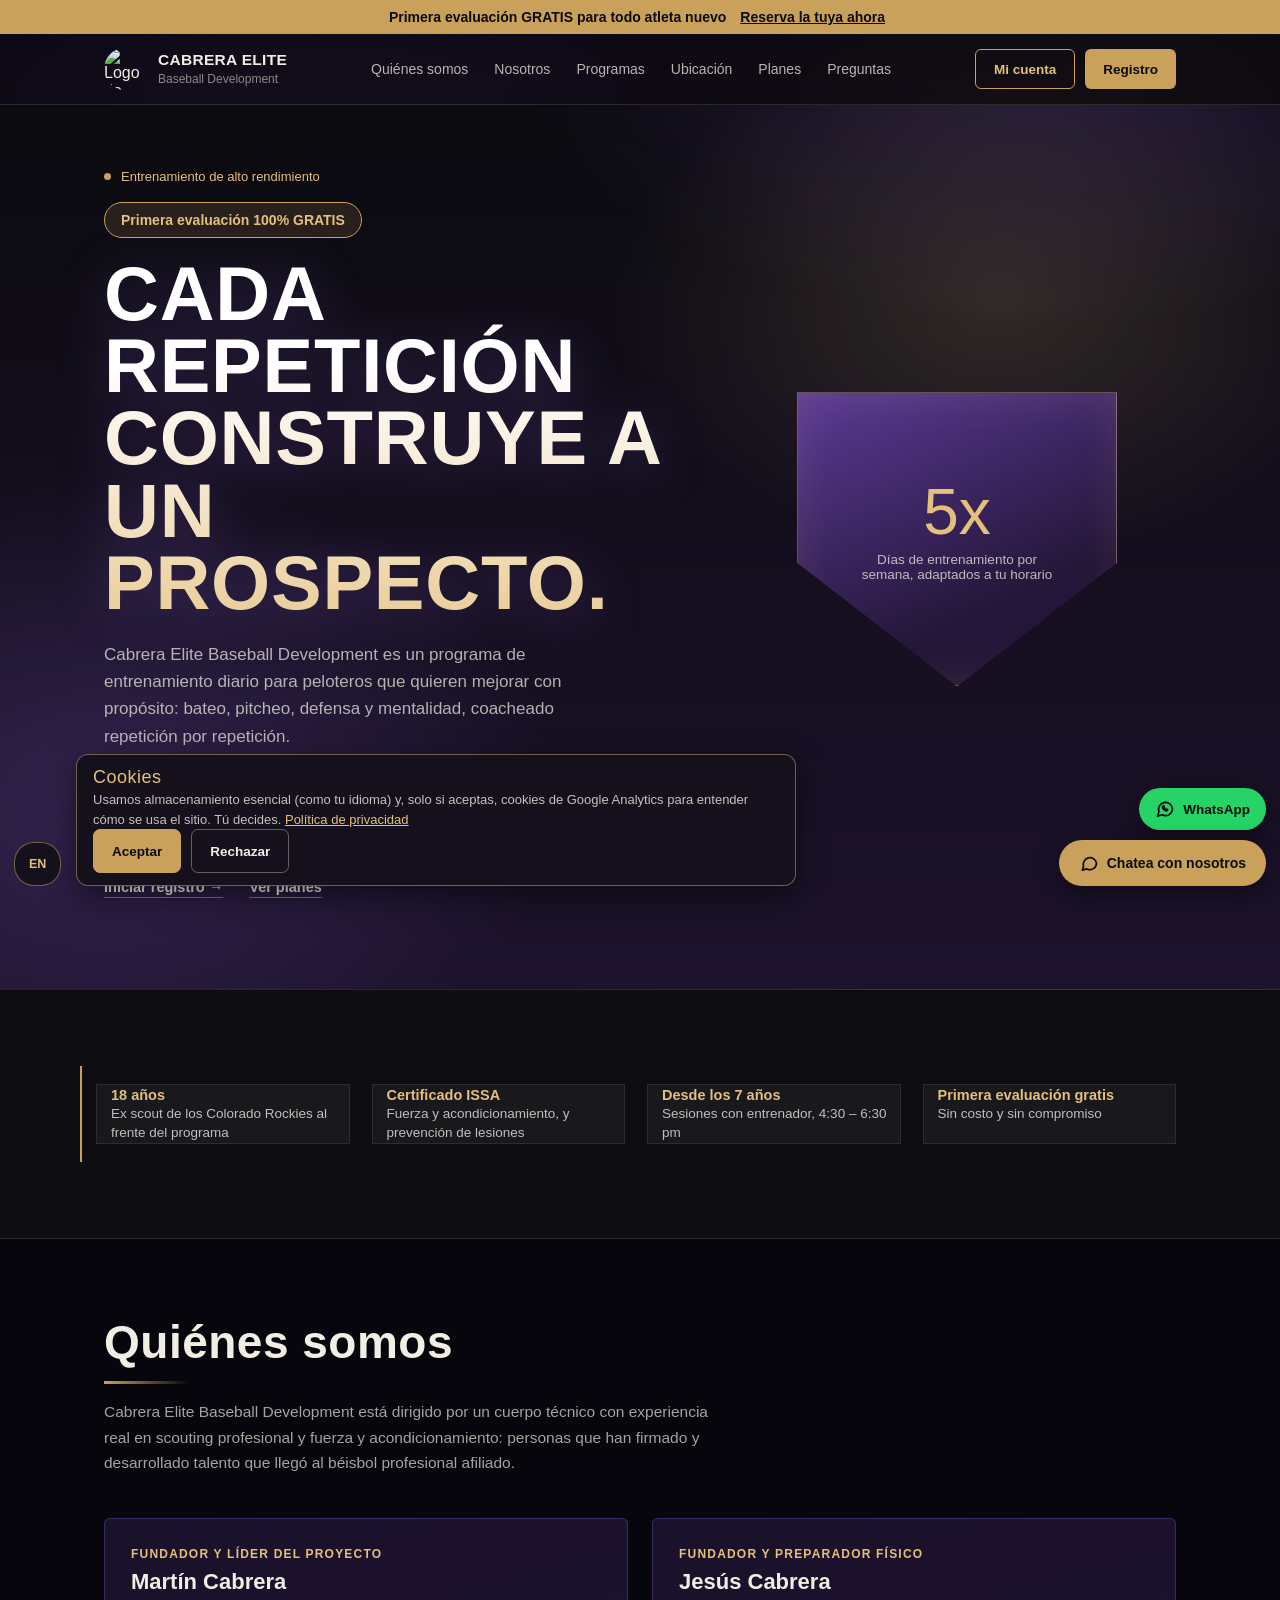
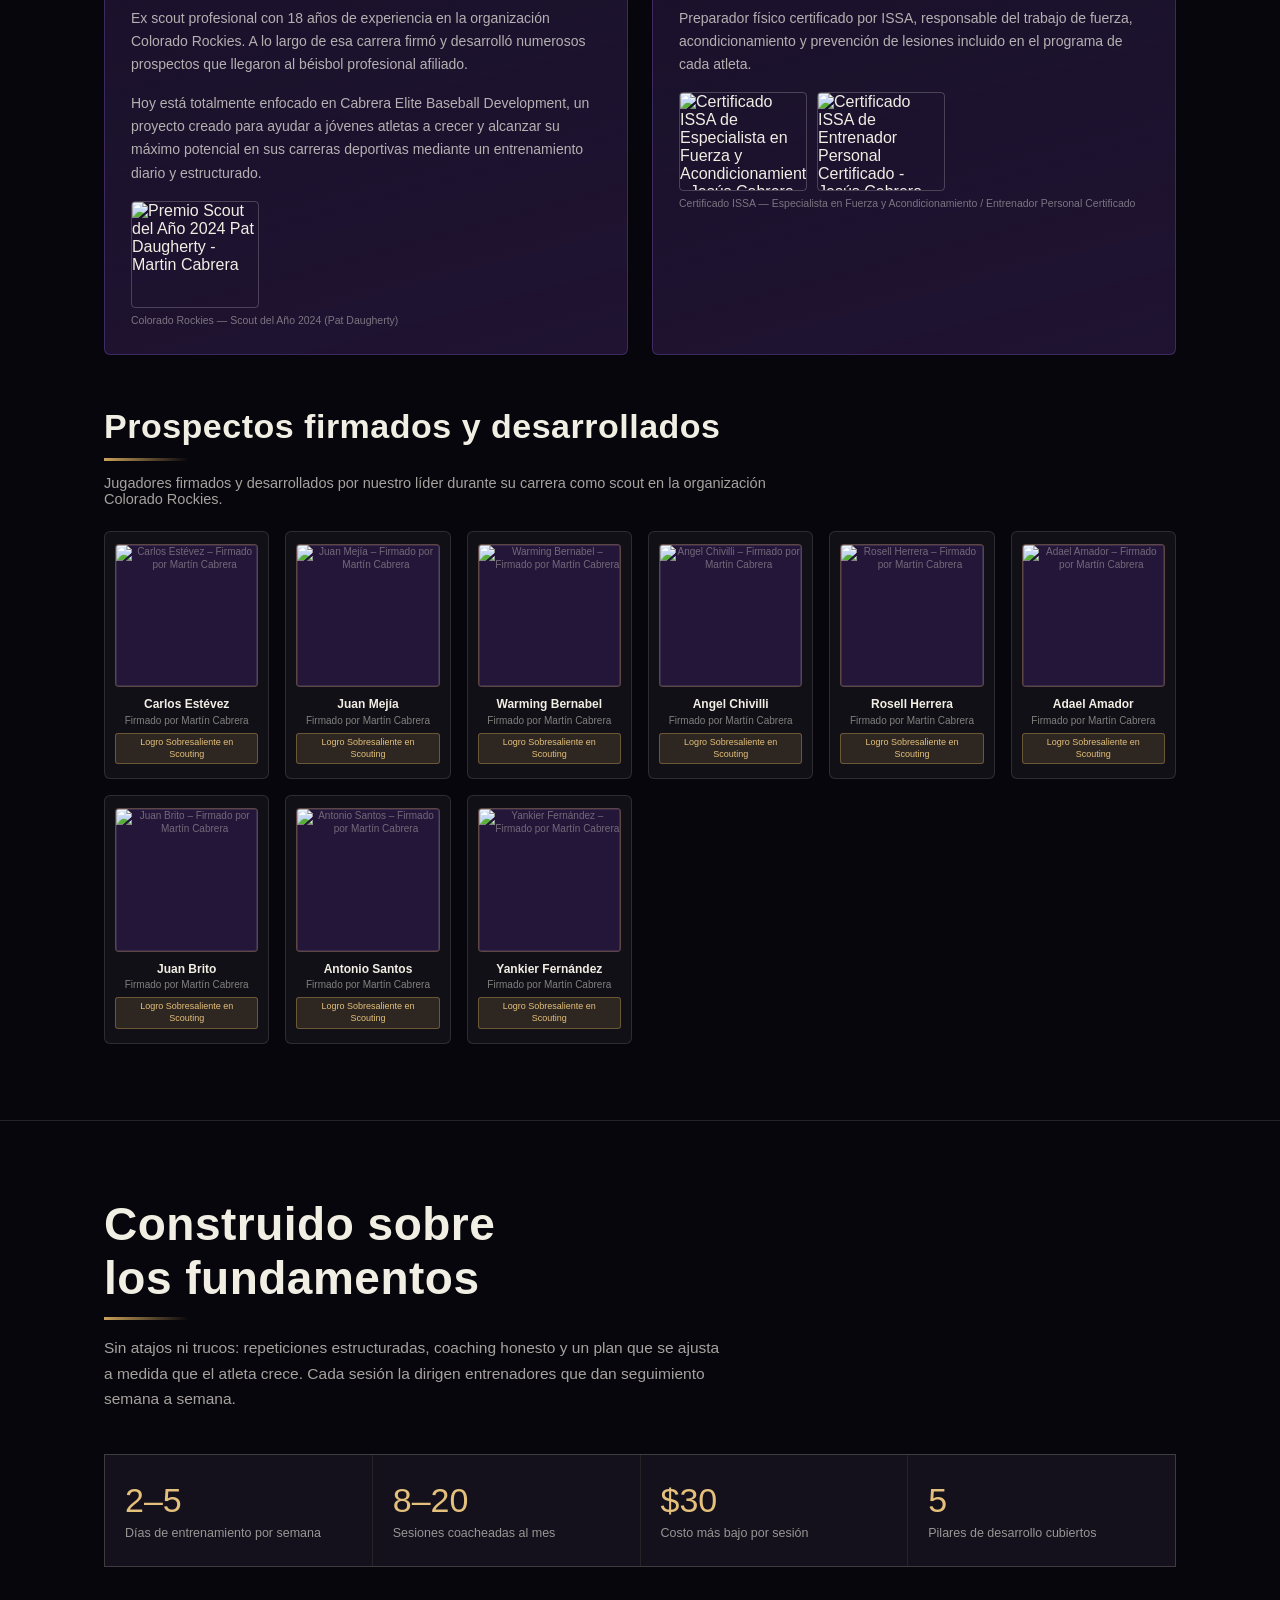
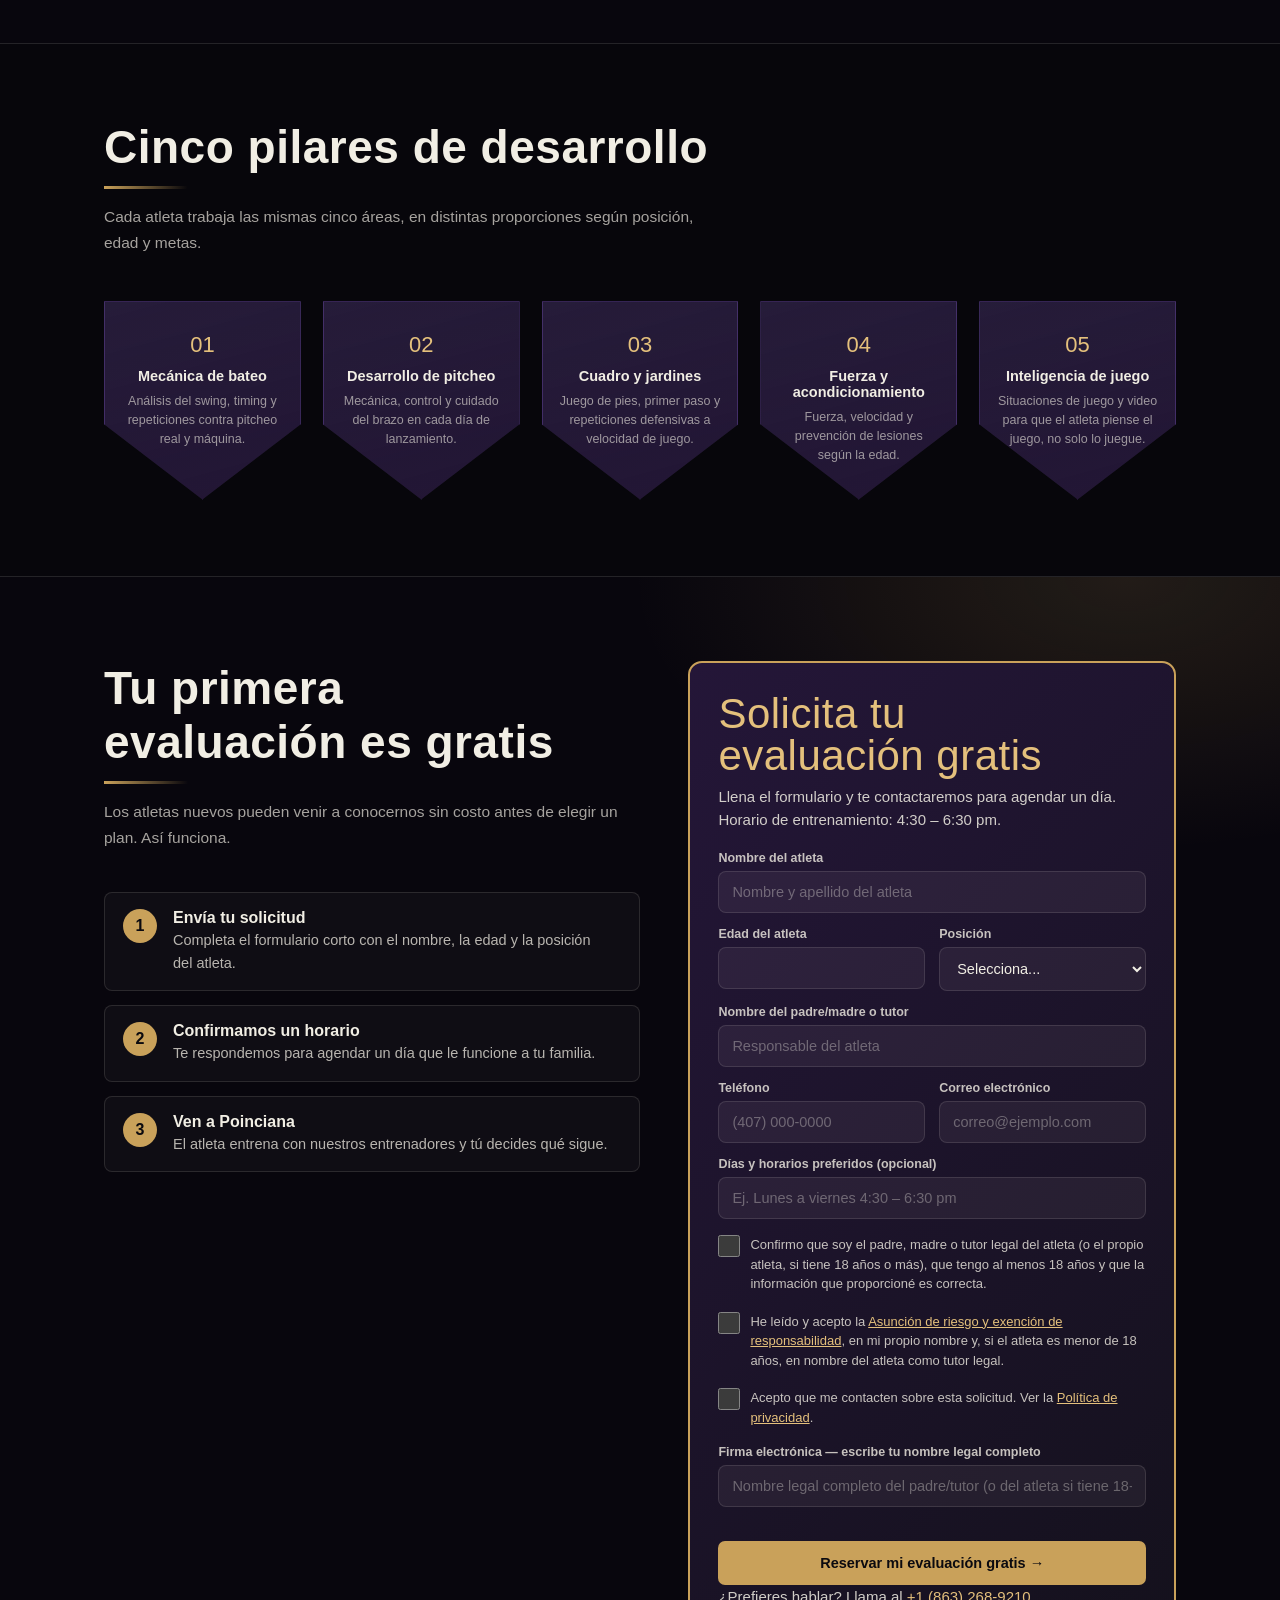
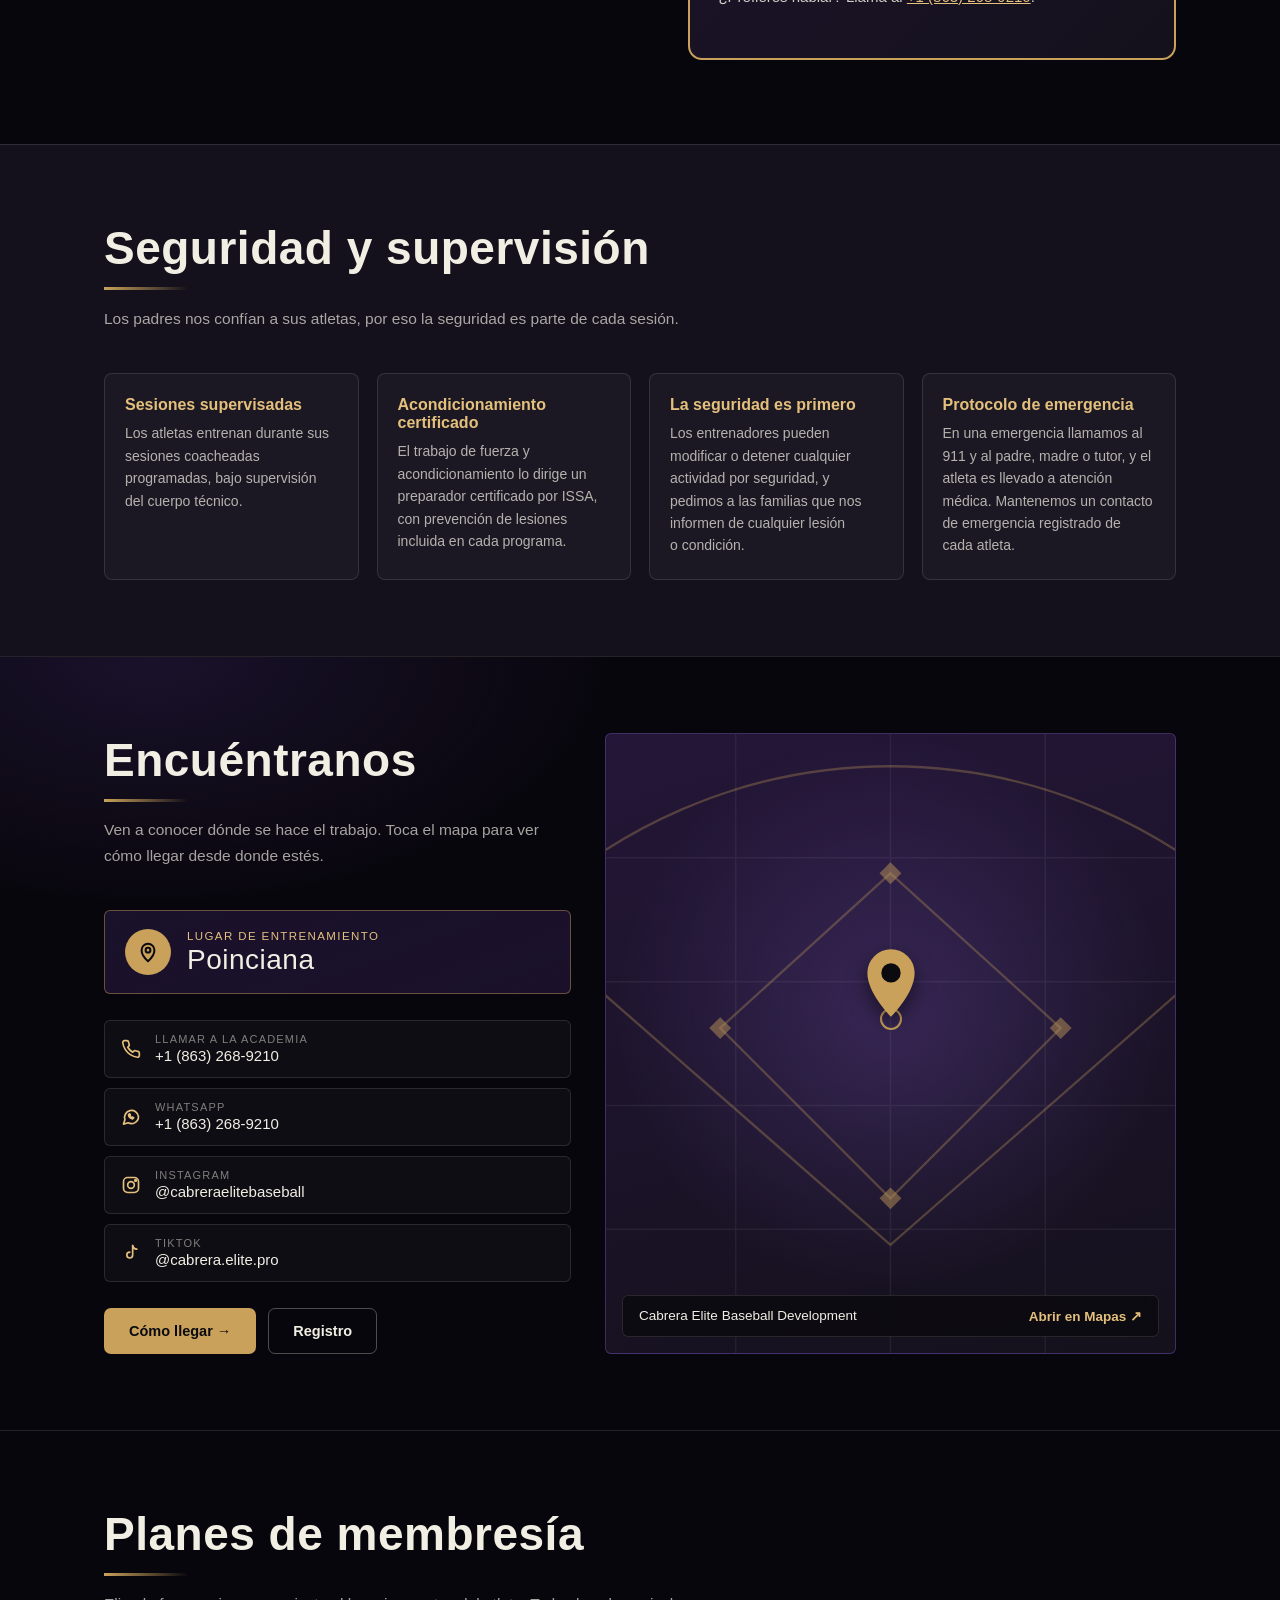
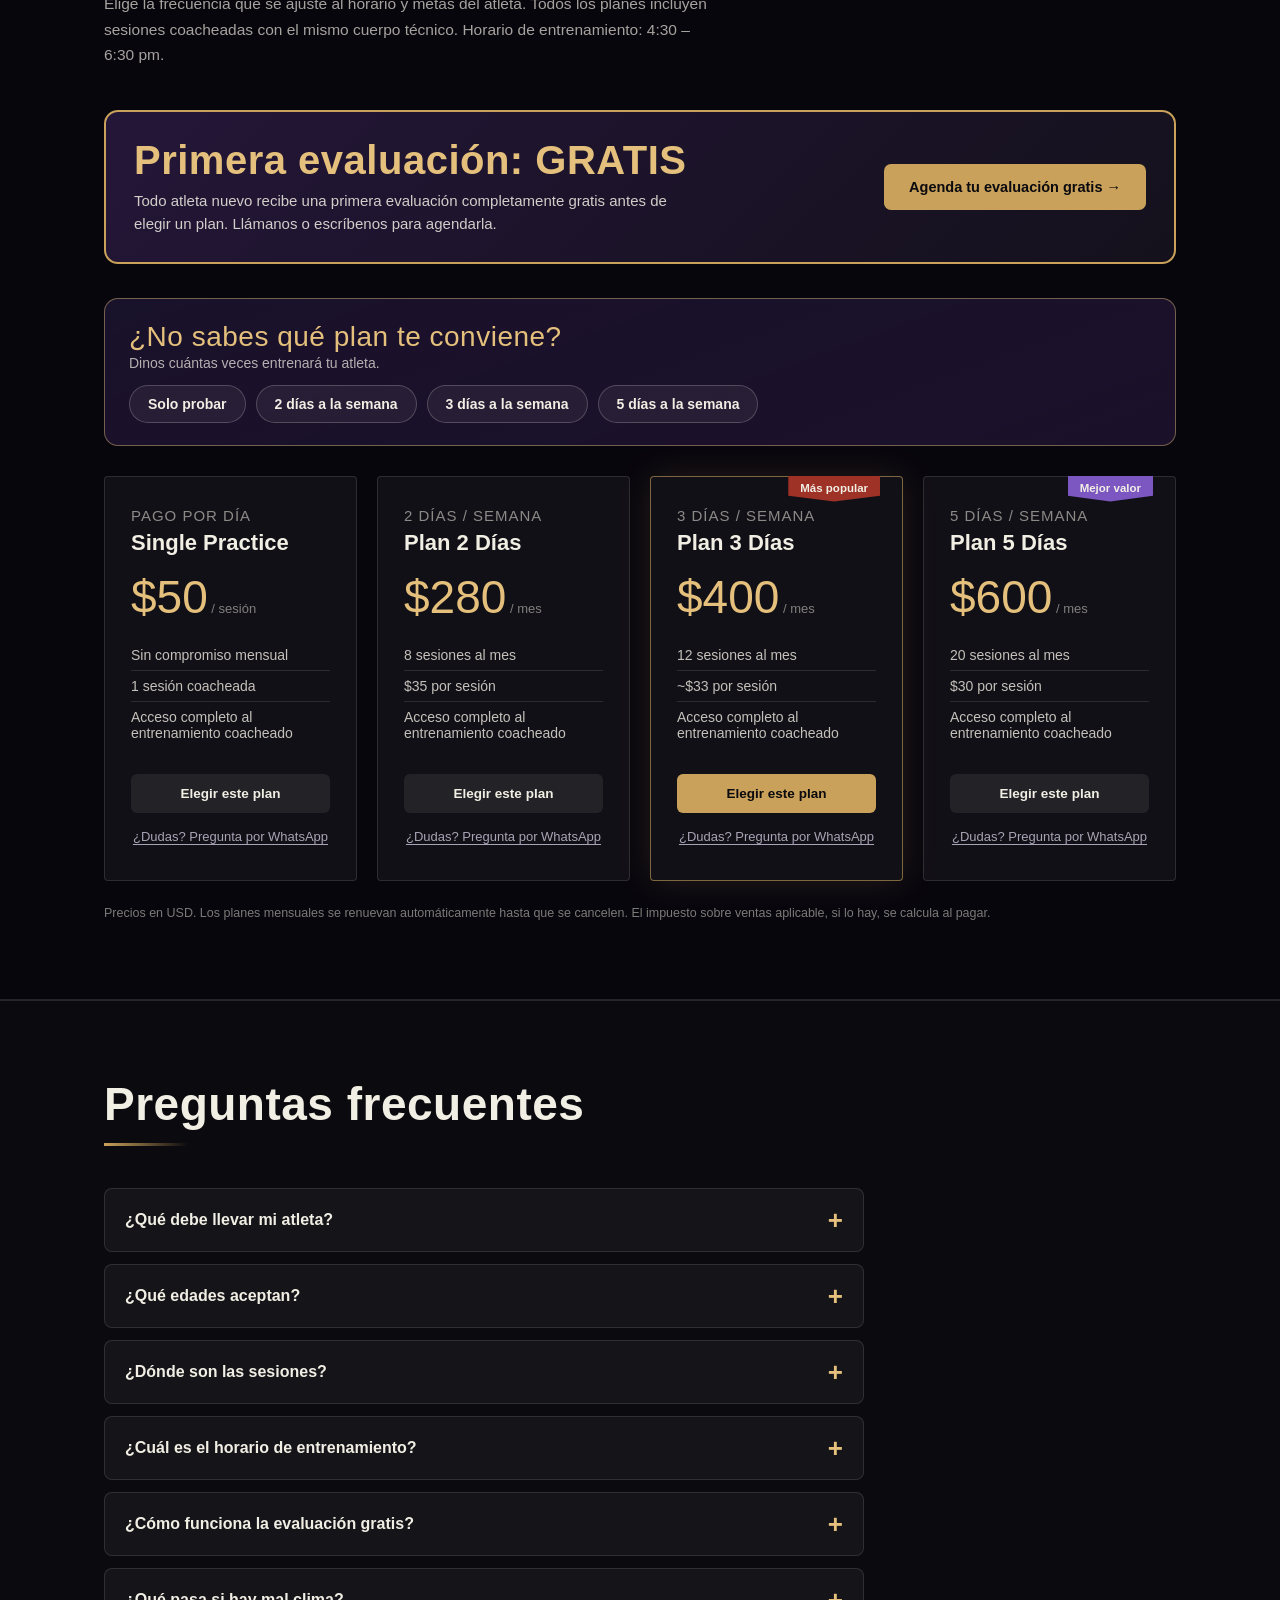
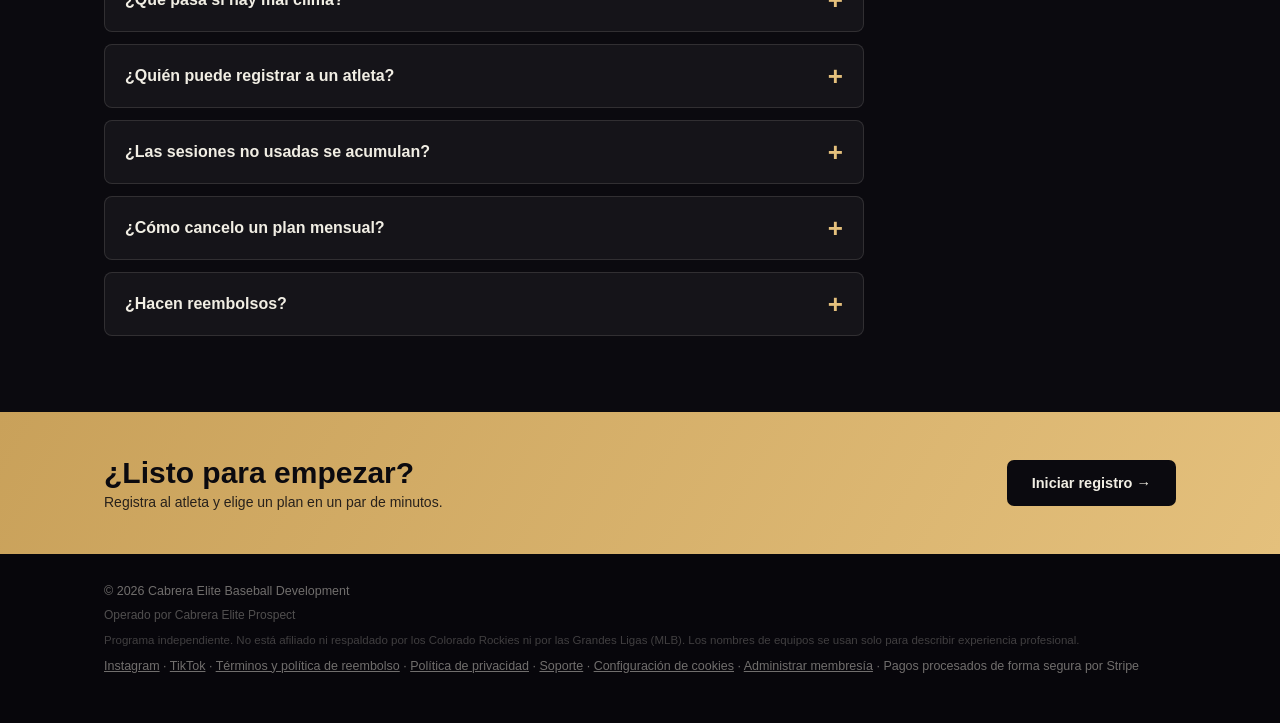
==== commit 030c97e8: "SEO/CRO: título de portada <60 caracteres, botón del formulario alineado con la promesa del hero, ca" ====
--- a/es/index.html
+++ b/es/index.html
@@ -26,7 +26,7 @@
 <link href="https://cabreraelite.com/es/" rel="canonical"/>
 <meta content="website" property="og:type"/>
 <meta content="Cabrera Elite Baseball Development" property="og:site_name"/>
-<meta content="Cabrera Elite Baseball Development — Entrenamiento de béisbol en Poinciana, FL" property="og:title"/>
+<meta content="Entrenamiento de béisbol en Poinciana, FL | Cabrera Elite" property="og:title"/>
 <meta content="Entrenamiento diario de béisbol en Poinciana, FL, dirigido por un ex scout de los Colorado Rockies. Bateo, pitcheo, defensa, fuerza y juego mental. Primera evaluación gratis." property="og:description"/>
 <meta content="https://cabreraelite.com/es/" property="og:url"/>
 <meta content="https://cabreraelite.com/og-image.jpg?v=2" property="og:image"/>
@@ -36,13 +36,13 @@
 <meta content="es_US" property="og:locale"/>
 <meta content="en_US" property="og:locale:alternate"/>
 <meta content="summary_large_image" name="twitter:card"/>
-<meta content="Cabrera Elite Baseball Development — Entrenamiento de béisbol en Poinciana, FL" name="twitter:title"/>
+<meta content="Entrenamiento de béisbol en Poinciana, FL | Cabrera Elite" name="twitter:title"/>
 <meta content="Entrenamiento diario de béisbol en Poinciana, FL, dirigido por un ex scout de los Colorado Rockies. Bateo, pitcheo, defensa, fuerza y juego mental. Primera evaluación gratis." name="twitter:description"/>
 <meta content="https://cabreraelite.com/og-image.jpg?v=2" name="twitter:image"/>
 <meta content="Entrenamiento diario de béisbol en Poinciana, FL, dirigido por un ex scout de los Colorado Rockies. Bateo, pitcheo, defensa, fuerza y juego mental. Primera evaluación gratis." name="description"/>
 <script type="application/ld+json">{"@context": "https://schema.org", "@type": "SportsActivityLocation", "name": "Cabrera Elite Baseball Development", "url": "https://cabreraelite.com/es/", "logo": "https://cabreraelite.com/og-image.jpg", "image": "https://cabreraelite.com/og-image.jpg", "description": "Daily baseball training in Poinciana, FL, led by a former Colorado Rockies scout.", "telephone": "+1-863-268-9210", "email": "info@cabreraelite.com", "openingHoursSpecification": {"@type": "OpeningHoursSpecification", "dayOfWeek": ["Monday", "Tuesday", "Wednesday", "Thursday", "Friday"], "opens": "16:30", "closes": "18:30"}, "areaServed": {"@type": "City", "name": "Poinciana, FL"}, "address": {"@type": "PostalAddress", "addressLocality": "Poinciana", "addressRegion": "FL", "addressCountry": "US"}, "founder": [{"@type": "Person", "name": "Martín Cabrera"}, {"@type": "Person", "name": "Jesús Cabrera"}], "sameAs": ["https://www.instagram.com/cabreraelitebaseball/", "https://www.tiktok.com/@cabrera.elite.pro"], "inLanguage": "es"}</script>
 <script type="application/ld+json">{"@context": "https://schema.org", "@type": "FAQPage", "mainEntity": [{"@type": "Question", "name": "¿Qué debe llevar mi atleta?", "acceptedAnswer": {"@type": "Answer", "text": "Su equipo de práctica, agua y una mente positiva para entrenar."}}, {"@type": "Question", "name": "¿Qué edades aceptan?", "acceptedAnswer": {"@type": "Answer", "text": "Atletas de 7 años en adelante."}}, {"@type": "Question", "name": "¿Dónde son las sesiones?", "acceptedAnswer": {"@type": "Answer", "text": "Las sesiones son en Poinciana, FL. Usa el botón \"Cómo llegar\" en la sección Encuéntranos para abrir el mapa."}}, {"@type": "Question", "name": "¿Cuál es el horario de entrenamiento?", "acceptedAnswer": {"@type": "Answer", "text": "El horario de entrenamiento es de 4:30 – 6:30 pm. Los días de tu atleta se programan con el cuerpo técnico."}}, {"@type": "Question", "name": "¿Cómo funciona la evaluación gratis?", "acceptedAnswer": {"@type": "Answer", "text": "Todo atleta nuevo recibe una primera evaluación gratis antes de elegir un plan. Llena el formulario de evaluación y te contactaremos para agendar un día."}}, {"@type": "Question", "name": "¿Qué pasa si hay mal clima?", "acceptedAnswer": {"@type": "Answer", "text": "Podemos cancelar o reprogramar una sesión por clima, seguridad o personal. Las sesiones canceladas se reprograman o se acreditan."}}, {"@type": "Question", "name": "¿Quién puede registrar a un atleta?", "acceptedAnswer": {"@type": "Answer", "text": "Un padre, madre o tutor legal debe registrar a todo atleta menor de 18 años. Los atletas de 18 años o más se registran por sí mismos."}}, {"@type": "Question", "name": "¿Las sesiones no usadas se acumulan?", "acceptedAnswer": {"@type": "Answer", "text": "No. Las sesiones mensuales no usadas no se acumulan para el mes siguiente."}}, {"@type": "Question", "name": "¿Cómo cancelo un plan mensual?", "acceptedAnswer": {"@type": "Answer", "text": "Puedes cancelar cuando quieras desde el portal del cliente (el enlace \"Administrar membresía\" en el pie de página) o escribiéndonos antes de tu próxima fecha de cobro. La cancelación surte efecto al final del mes pagado."}}, {"@type": "Question", "name": "¿Hacen reembolsos?", "acceptedAnswer": {"@type": "Answer", "text": "Todas las ventas son finales. Lee nuestra Política de reembolso para ver los detalles de cancelaciones, reprogramación de una Single Practice y créditos."}}], "inLanguage": "es"}</script>
-<title>Cabrera Elite Baseball Development — Entrenamiento de béisbol en Poinciana, FL</title>
+<title>Entrenamiento de béisbol en Poinciana, FL | Cabrera Elite</title>
 <link as="font" crossorigin="" href="fonts/inter-latin-400-normal.woff2" rel="preload" type="font/woff2"/>
 <link as="font" crossorigin="" href="fonts/bebas-neue-latin-400-normal.woff2" rel="preload" type="font/woff2"/>
 <link href="fonts/fonts.css" rel="stylesheet"/>
@@ -849,7 +849,7 @@
 <input autocomplete="off" id="evSig" minlength="3" placeholder="Nombre legal completo del padre/tutor (o del atleta si tiene 18+)" required="" type="text"/>
 <p class="sig-warn" id="evSigWarn">La firma debe coincidir con el nombre del padre/madre o tutor escrito arriba.</p>
 <div id="evCap" style="margin-top:14px"></div>
-<button class="btn btn-gold" id="evBtn" style="margin-top:20px;" type="submit">Enviar solicitud →</button>
+<button class="btn btn-gold" id="evBtn" style="margin-top:20px;" type="submit">Reservar mi evaluación gratis →</button>
 <p class="eval-msg" id="evMsg"></p>
 </form>
 <p class="fe-alt">¿Prefieres hablar? Llama al <a href="tel:+18632689210">+1 (863) 268-9210</a>.</p>
@@ -1180,16 +1180,16 @@
         msg.className = 'eval-msg ok';
         msg.textContent = T('Thank you! We received your request and will contact you soon to schedule the evaluation.');
         if(window.ceAfterEval) ceAfterEval(msg);
-        form.reset(); updateMinor(); btn.textContent = T('Send request →'); btn.disabled = false;
+        form.reset(); updateMinor(); btn.textContent = T('Book My Free Evaluation →'); btn.disabled = false;
         if(window.gtag) gtag('event', 'generate_lead', { form: 'free_evaluation' });
       }).catch(function(){
         cap.reset();
         msg.className = 'eval-msg err';
         msg.textContent = T("We couldn't send your request. Please call +1 (863) 268-9210 or email info@cabreraelite.com.");
-        btn.textContent = T('Send request →'); btn.disabled = false;
+        btn.textContent = T('Book My Free Evaluation →'); btn.disabled = false;
       });
     });
-    window.addEventListener('langchange', function(){ if(!btn.disabled) btn.textContent = T('Send request →'); });
+    window.addEventListener('langchange', function(){ if(!btn.disabled) btn.textContent = T('Book My Free Evaluation →'); });
   })();
 </script>
 <script>
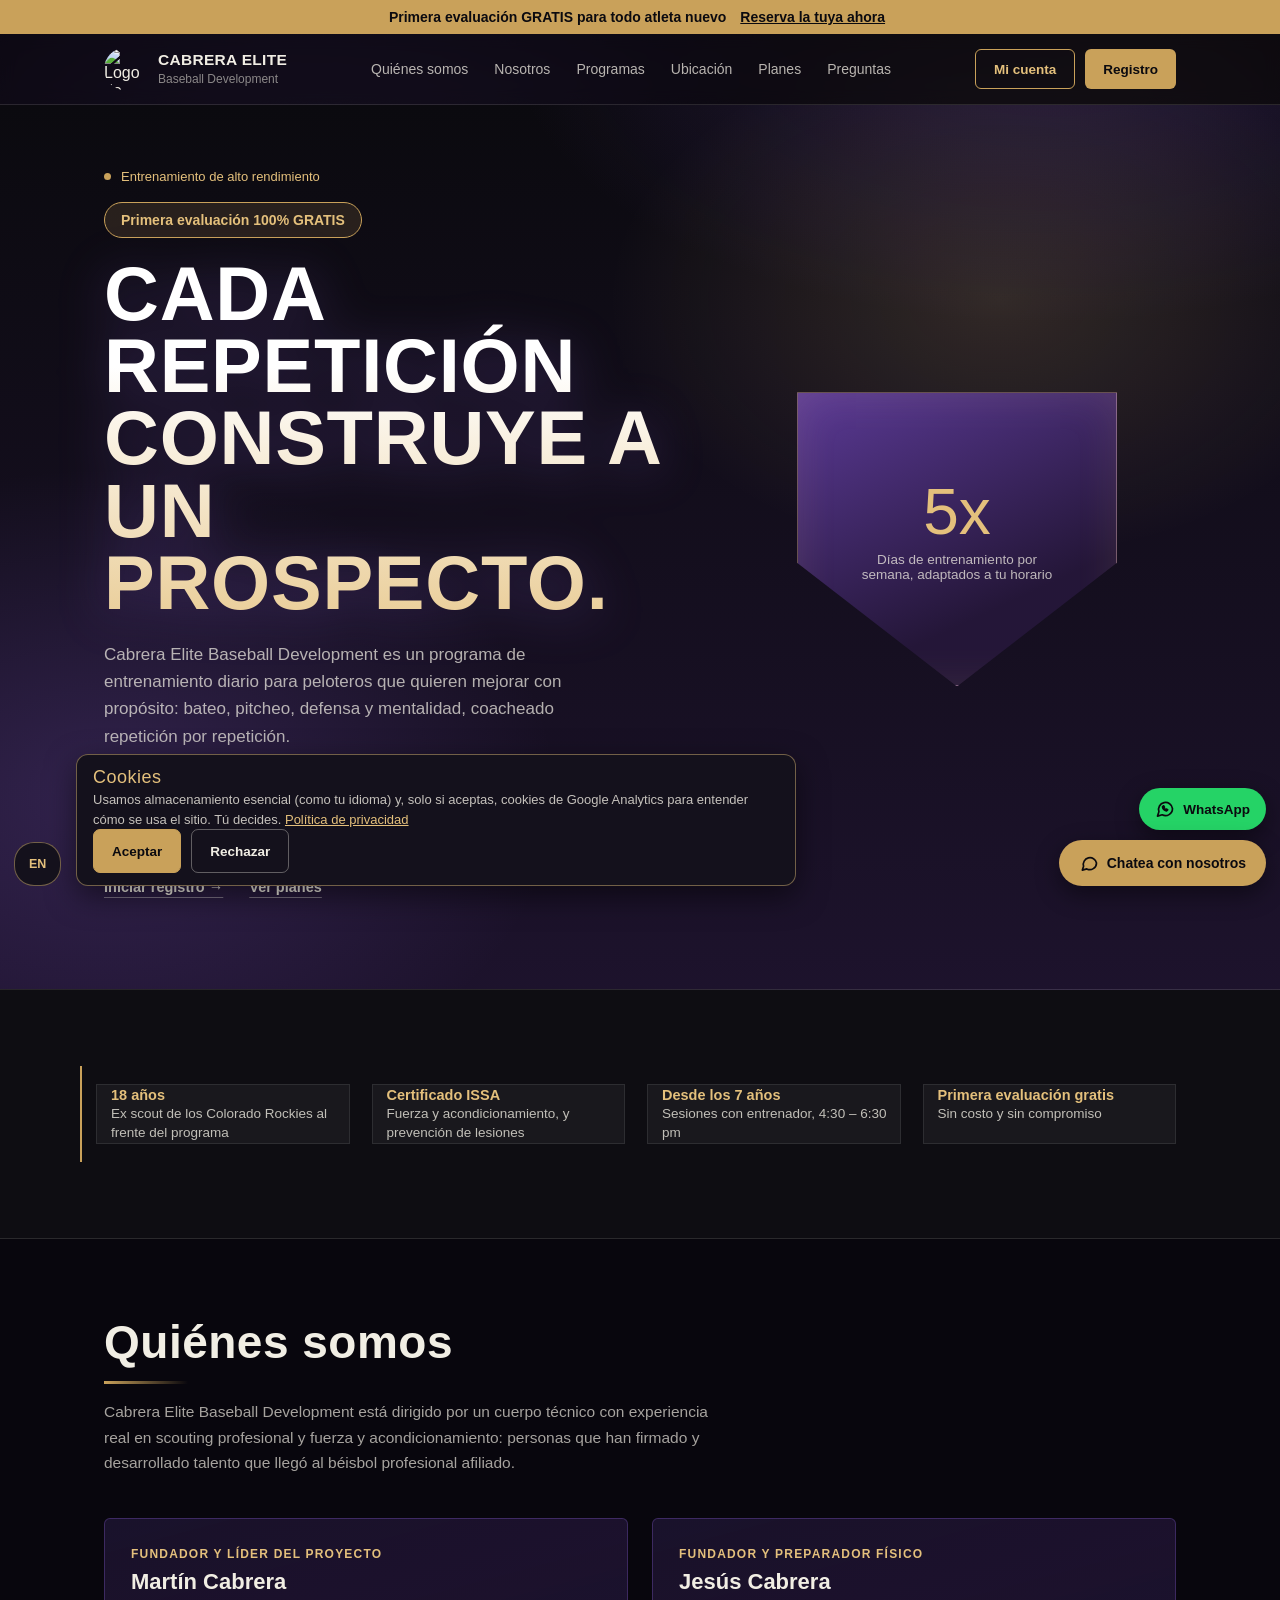
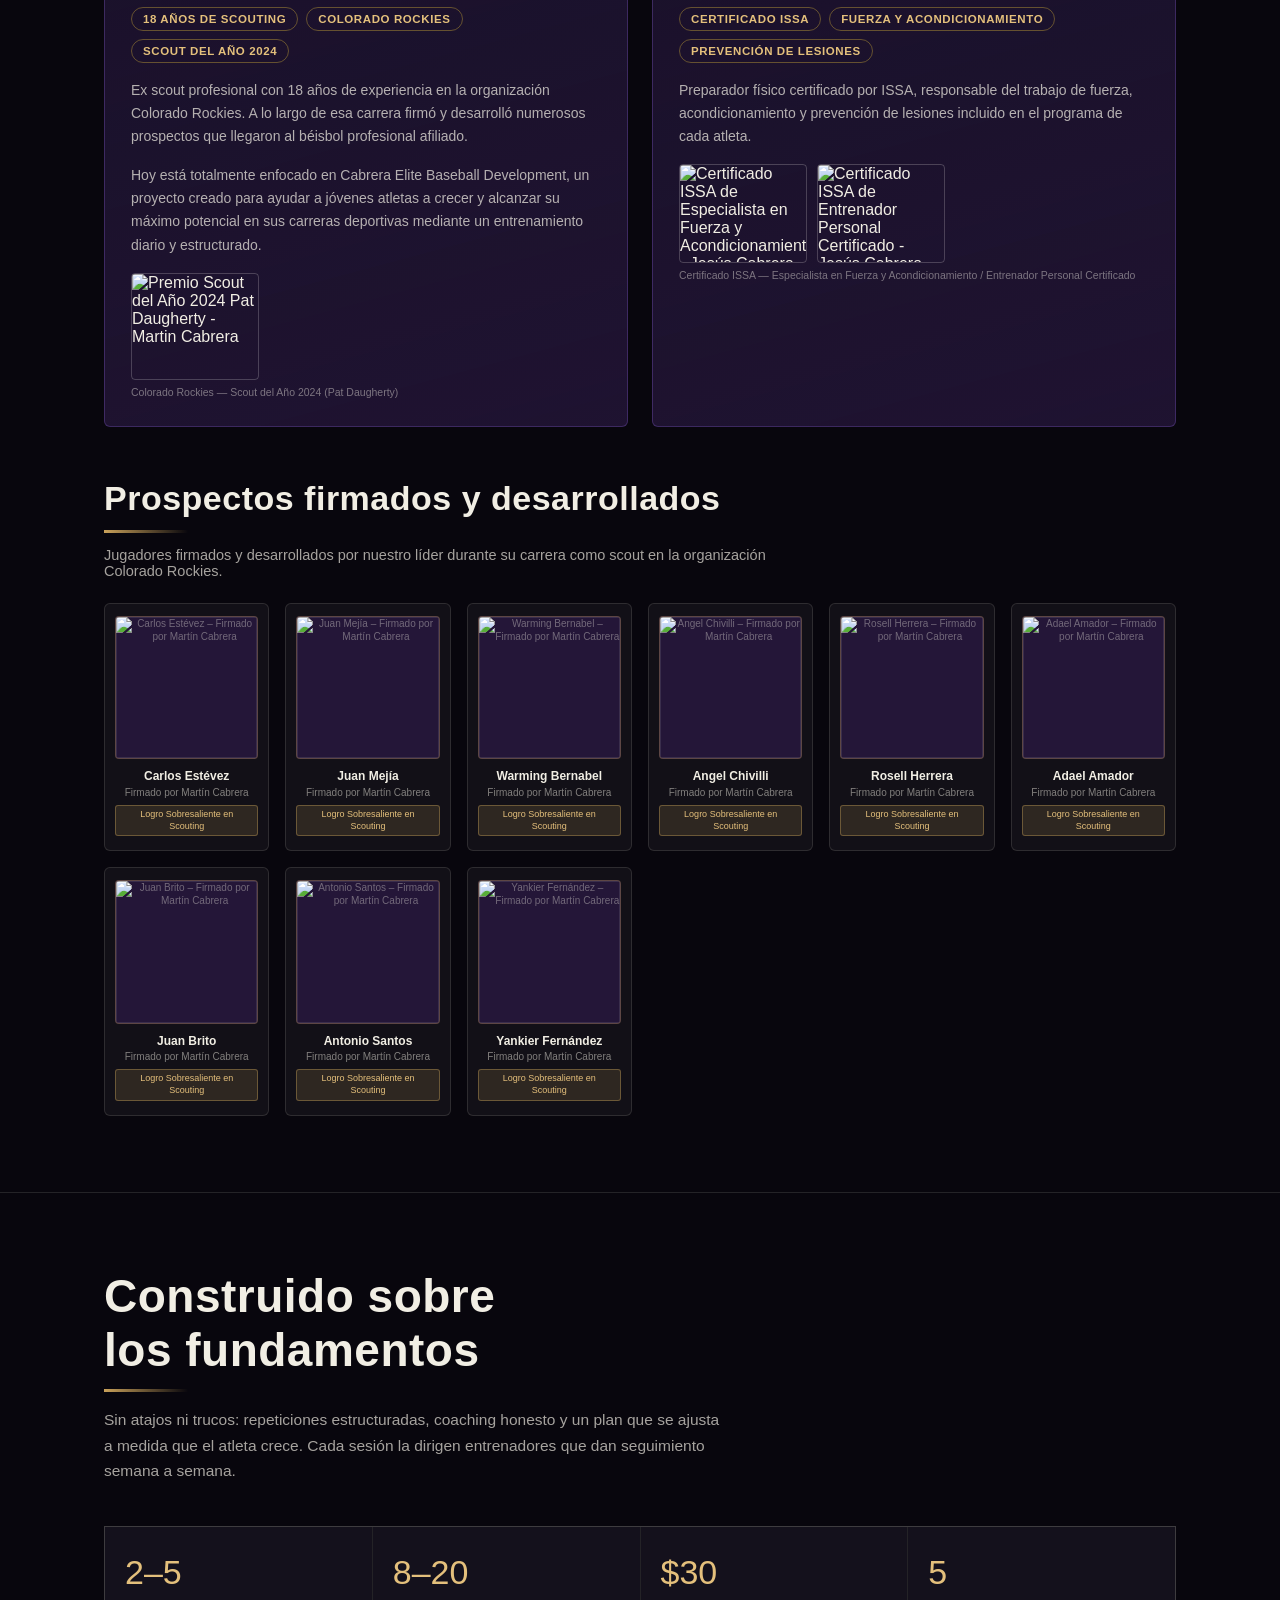
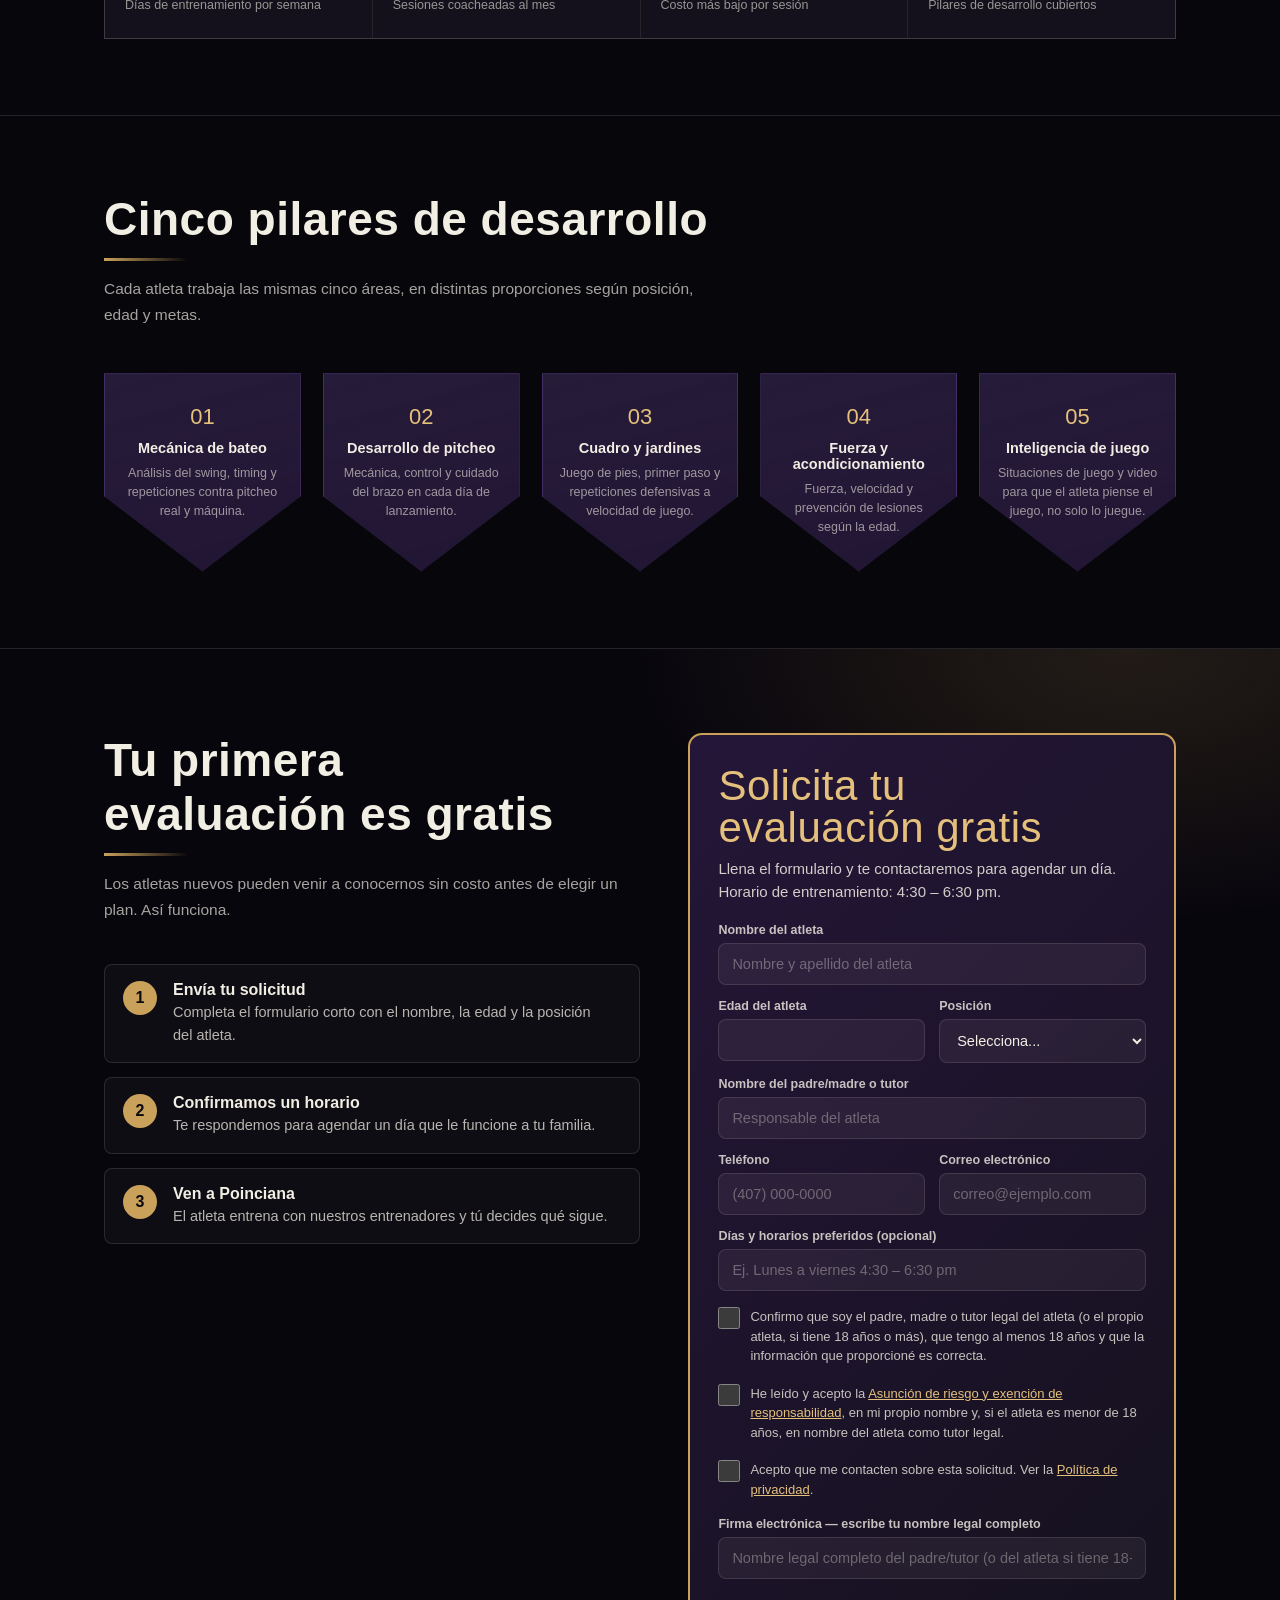
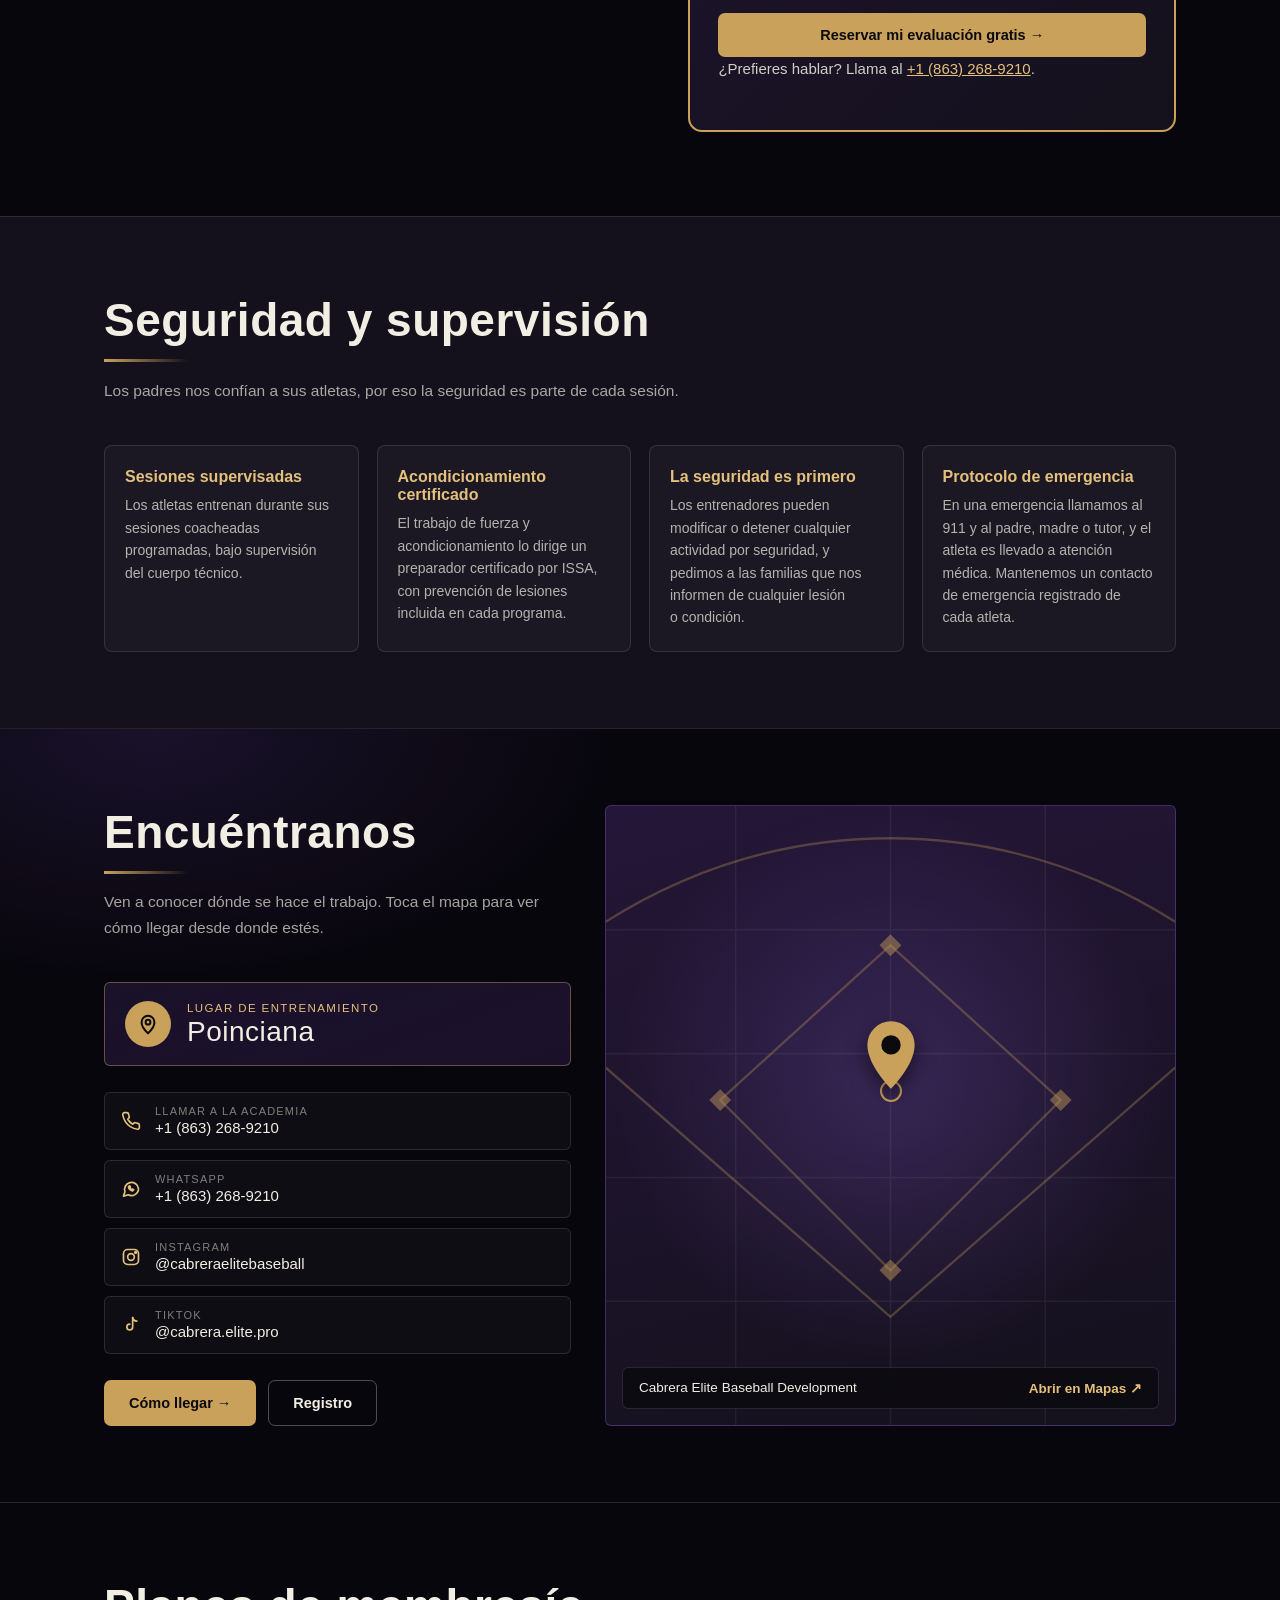
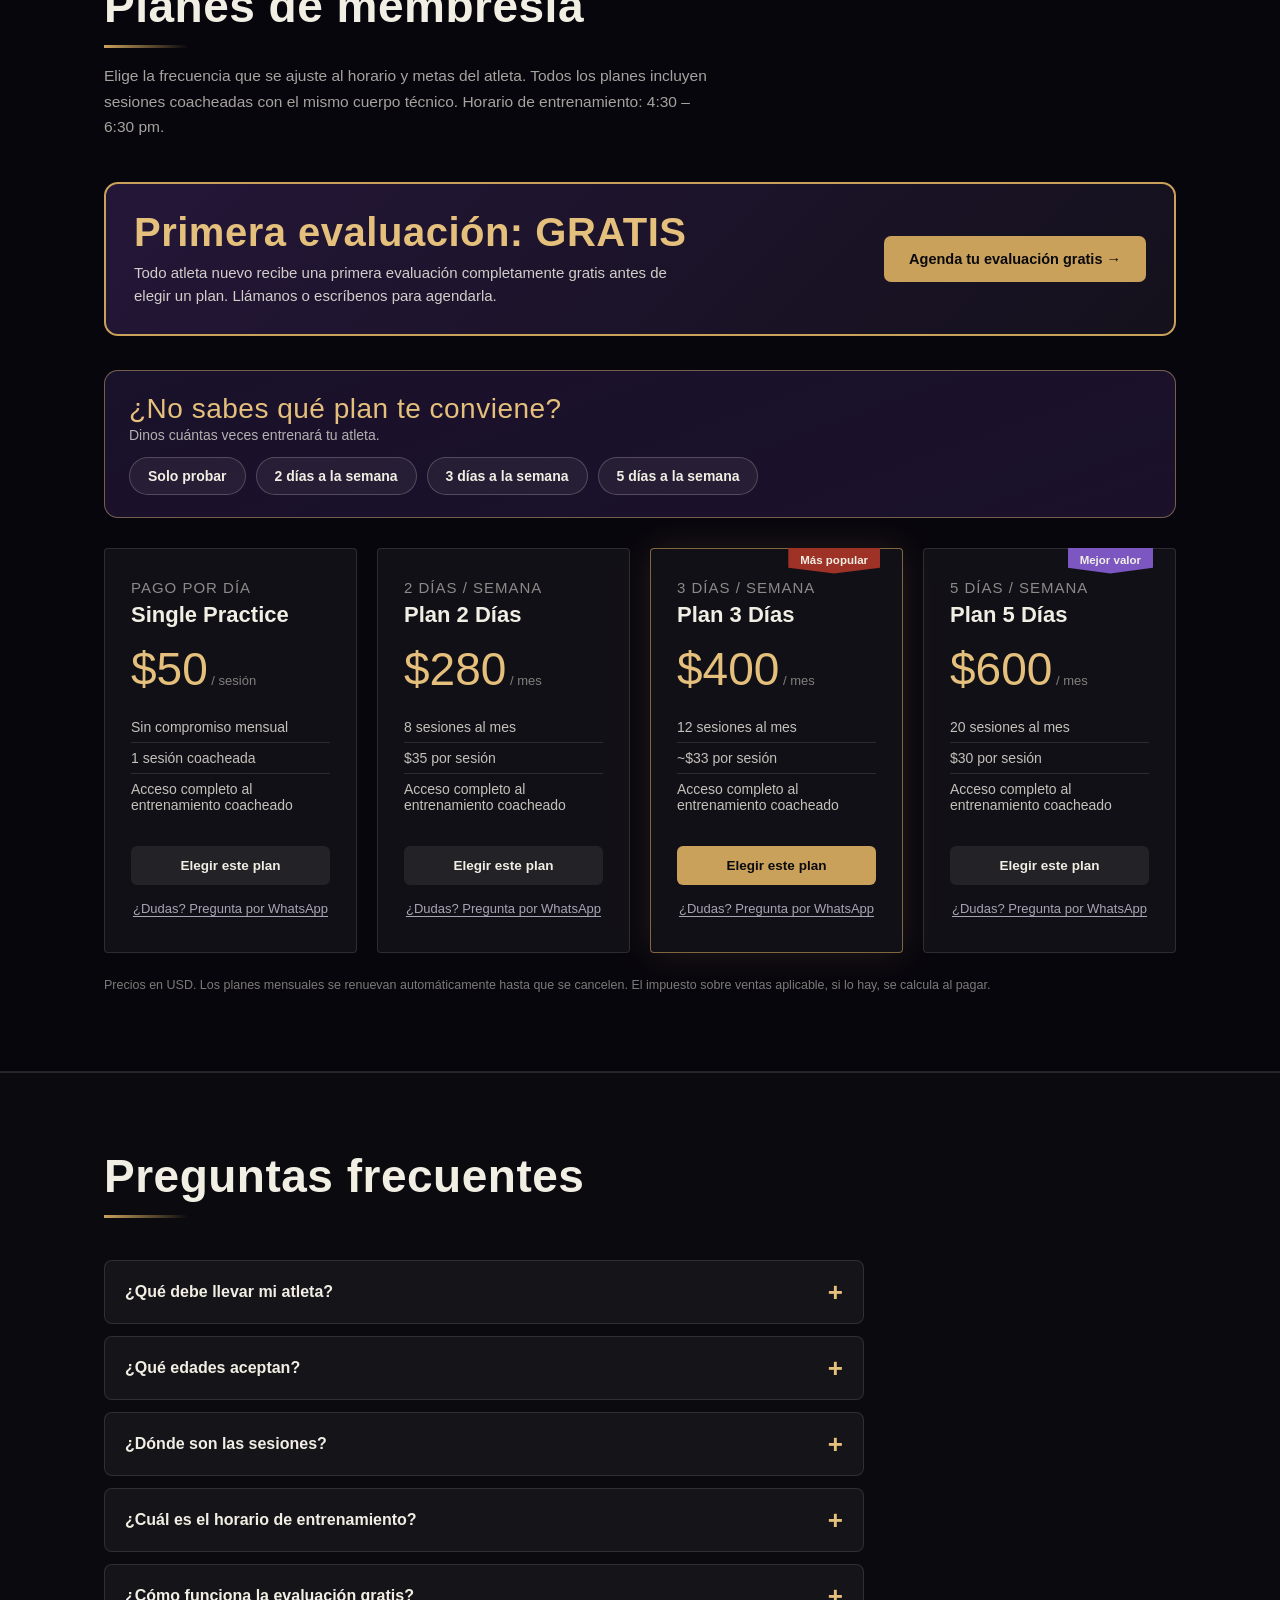
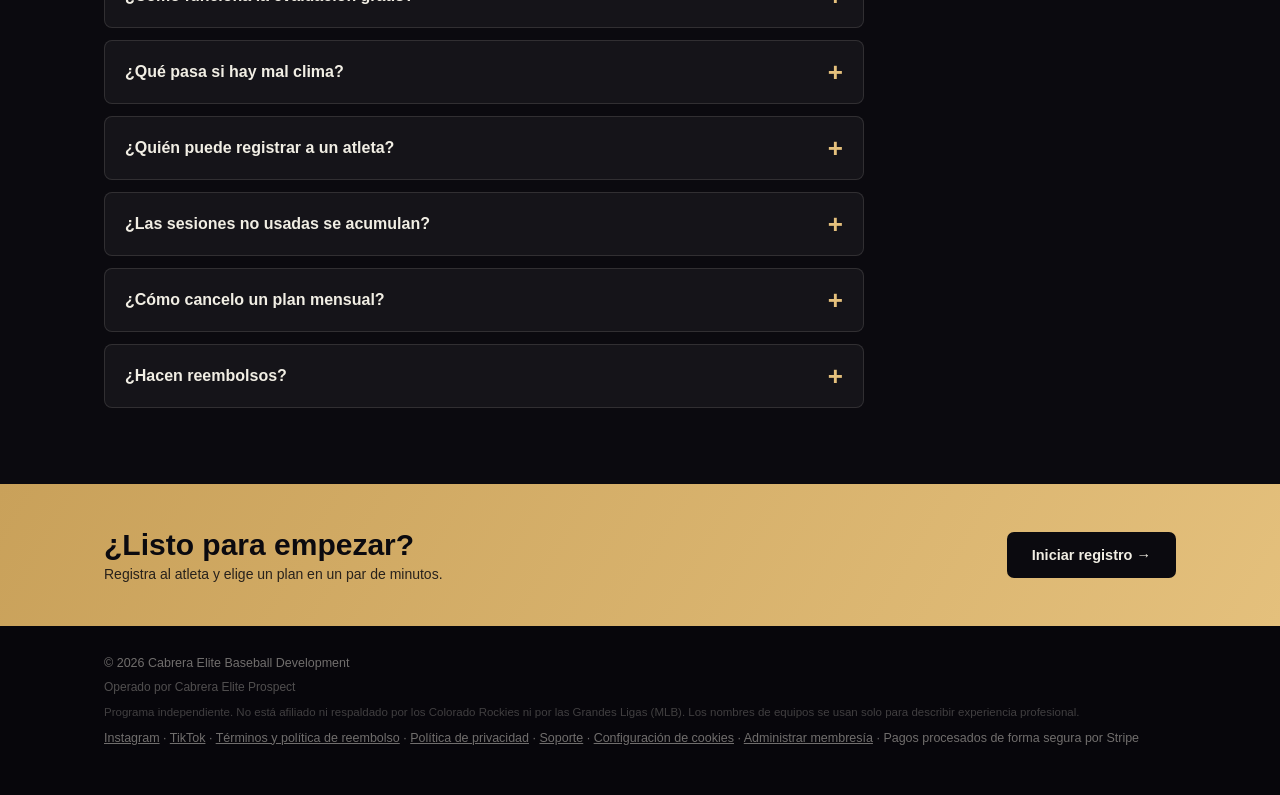
==== commit f268b523: "Team cards: fact chips and subtle hover lift (EN/ES) Uses only facts already published on the page; " ====
--- a/es/index.html
+++ b/es/index.html
@@ -236,6 +236,11 @@
     border-radius: 6px;
     padding: 28px 26px;
   }
+  .lead-card{ transition: transform .25s ease, border-color .25s ease, box-shadow .25s ease; }
+  .lead-card:hover{ transform: translateY(-4px); border-color: rgba(212,175,55,.55); box-shadow: 0 14px 34px rgba(0,0,0,.35); }
+  .chips{ display:flex; gap:8px; flex-wrap:wrap; margin:0 0 16px; }
+  .chips span{ font-size:11.5px; font-weight:700; letter-spacing:.6px; text-transform:uppercase; color: var(--gold-2); border:1px solid rgba(212,175,55,.4); border-radius:999px; padding:5px 11px; }
+  @media (prefers-reduced-motion: reduce){ .lead-card{ transition:none; } .lead-card:hover{ transform:none; } }
   .lead-card .role{
     font-size:12px; letter-spacing:1.2px; text-transform:uppercase;
     color: var(--gold-2); margin-bottom:8px; font-weight:700;
@@ -631,6 +636,19 @@
   .sched-time{ font-size:14.5px; }
   .sched-note{ font-size:12.5px; color:rgba(241,238,228,0.6); }
   .ce-sched .btn{ display:inline-flex; }
+  .book-grid{ display:grid; grid-template-columns:1.1fr 1fr; gap:22px; align-items:stretch; }
+  .book-days,.book-card{ border:1px solid var(--line); border-radius:12px; padding:24px; background:rgba(241,238,228,0.03); }
+  .book-card{ border-color:rgba(228,192,124,.4); background:rgba(201,161,90,.07); display:flex; flex-direction:column; gap:12px; }
+  .book-days h3,.book-card h3{ margin:0 0 14px; font:400 28px/1 'Bebas Neue',Impact,sans-serif; letter-spacing:.5px; color:var(--gold-2); }
+  .book-card h3{ margin:0; }
+  .book-card p{ margin:0; font-size:14.5px; color:rgba(241,238,228,.78); }
+  .book-card .btn{ align-self:flex-start; margin-top:4px; }
+  .book-card .book-alt{ font-size:13px; color:rgba(241,238,228,.6); margin-top:auto; padding-top:8px; }
+  .book-card .book-alt a{ color:var(--gold-2); }
+  .sched-list.chips{ display:flex; flex-wrap:wrap; gap:10px; margin:0 0 14px; }
+  .sched-chip{ border:1px solid rgba(228,192,124,.45); color:var(--gold-2); border-radius:999px; padding:9px 16px; font-weight:700; font-size:14px; background:rgba(11,10,15,.35); }
+  .book-hours{ margin:0; font-size:15px; color:var(--cream); }
+  @media (max-width:860px){ .book-grid{ grid-template-columns:1fr; } .book-card .btn{ align-self:stretch; } }
   /* Hero en una columna en pantallas pequeñas */
   @media (max-width:860px){
     .hero{ padding:44px 0 56px; }
@@ -722,6 +740,7 @@
 <div class="lead-card">
 <div class="role">Fundador y líder del proyecto</div>
 <h3>Martín Cabrera</h3>
+<div class="chips"><span>18 años de scouting</span><span>Colorado Rockies</span><span>Scout del Año 2024</span></div>
 <p>Ex scout profesional con 18 años de experiencia en la organización Colorado Rockies. A lo largo de esa carrera firmó y desarrolló numerosos prospectos que llegaron al béisbol profesional afiliado.</p>
 <p>Hoy está totalmente enfocado en Cabrera Elite Baseball Development, un proyecto creado para ayudar a jóvenes atletas a crecer y alcanzar su máximo potencial en sus carreras deportivas mediante un entrenamiento diario y estructurado.</p>
 <div class="cert-row">
@@ -732,6 +751,7 @@
 <div class="lead-card">
 <div class="role">Fundador y preparador físico</div>
 <h3>Jesús Cabrera</h3>
+<div class="chips"><span>Certificado ISSA</span><span>Fuerza y acondicionamiento</span><span>Prevención de lesiones</span></div>
 <p>Preparador físico certificado por ISSA, responsable del trabajo de fuerza, acondicionamiento y prevención de lesiones incluido en el programa de cada atleta.</p>
 <div class="cert-row">
 <img alt="Certificado ISSA de Especialista en Fuerza y Acondicionamiento - Jesús Cabrera" decoding="async" height="538" loading="lazy" onclick="openCertLightbox(this.src)" onkeydown="if(event.key==='Enter'||event.key===' '){event.preventDefault();openCertLightbox(this.src)}" role="button" src="images/cert-issa-strength-conditioning.jpg" tabindex="0" width="700"/>
@@ -941,8 +961,19 @@
 <h2>Horario y reservas</h2>
 <p>Horario de entrenamiento: 4:30 – 6:30 pm. Elige un día para tu evaluación gratis.</p>
 </div>
+<div class="book-grid">
+<div class="book-days">
+<h3>Días de entrenamiento</h3>
 <div class="sched-list" hidden="" id="ceScheduleList"></div>
+<p class="book-hours" hidden="" id="ceBookHours"></p>
+</div>
+<div class="book-card">
+<h3>Evaluación gratis</h3>
+<p>Elige el día y la hora que mejor le convenga a tu familia. Reservar no tiene costo.</p>
 <a class="btn btn-gold" data-ce="booking" hidden="" href="/es/#" rel="noopener" target="_blank">Reserva tu evaluación gratis →</a>
+<p class="book-alt"><span>¿Prefieres no elegir hora ahora?</span> <a href="/es/#free-evaluation">Envíanos una solicitud</a> <span>o</span> <a href="https://wa.me/18632689210" rel="noopener" target="_blank">escríbenos por WhatsApp</a>.</p>
+</div>
+</div>
 </div>
 </section>
 <section class="plans-sec" id="plans">
